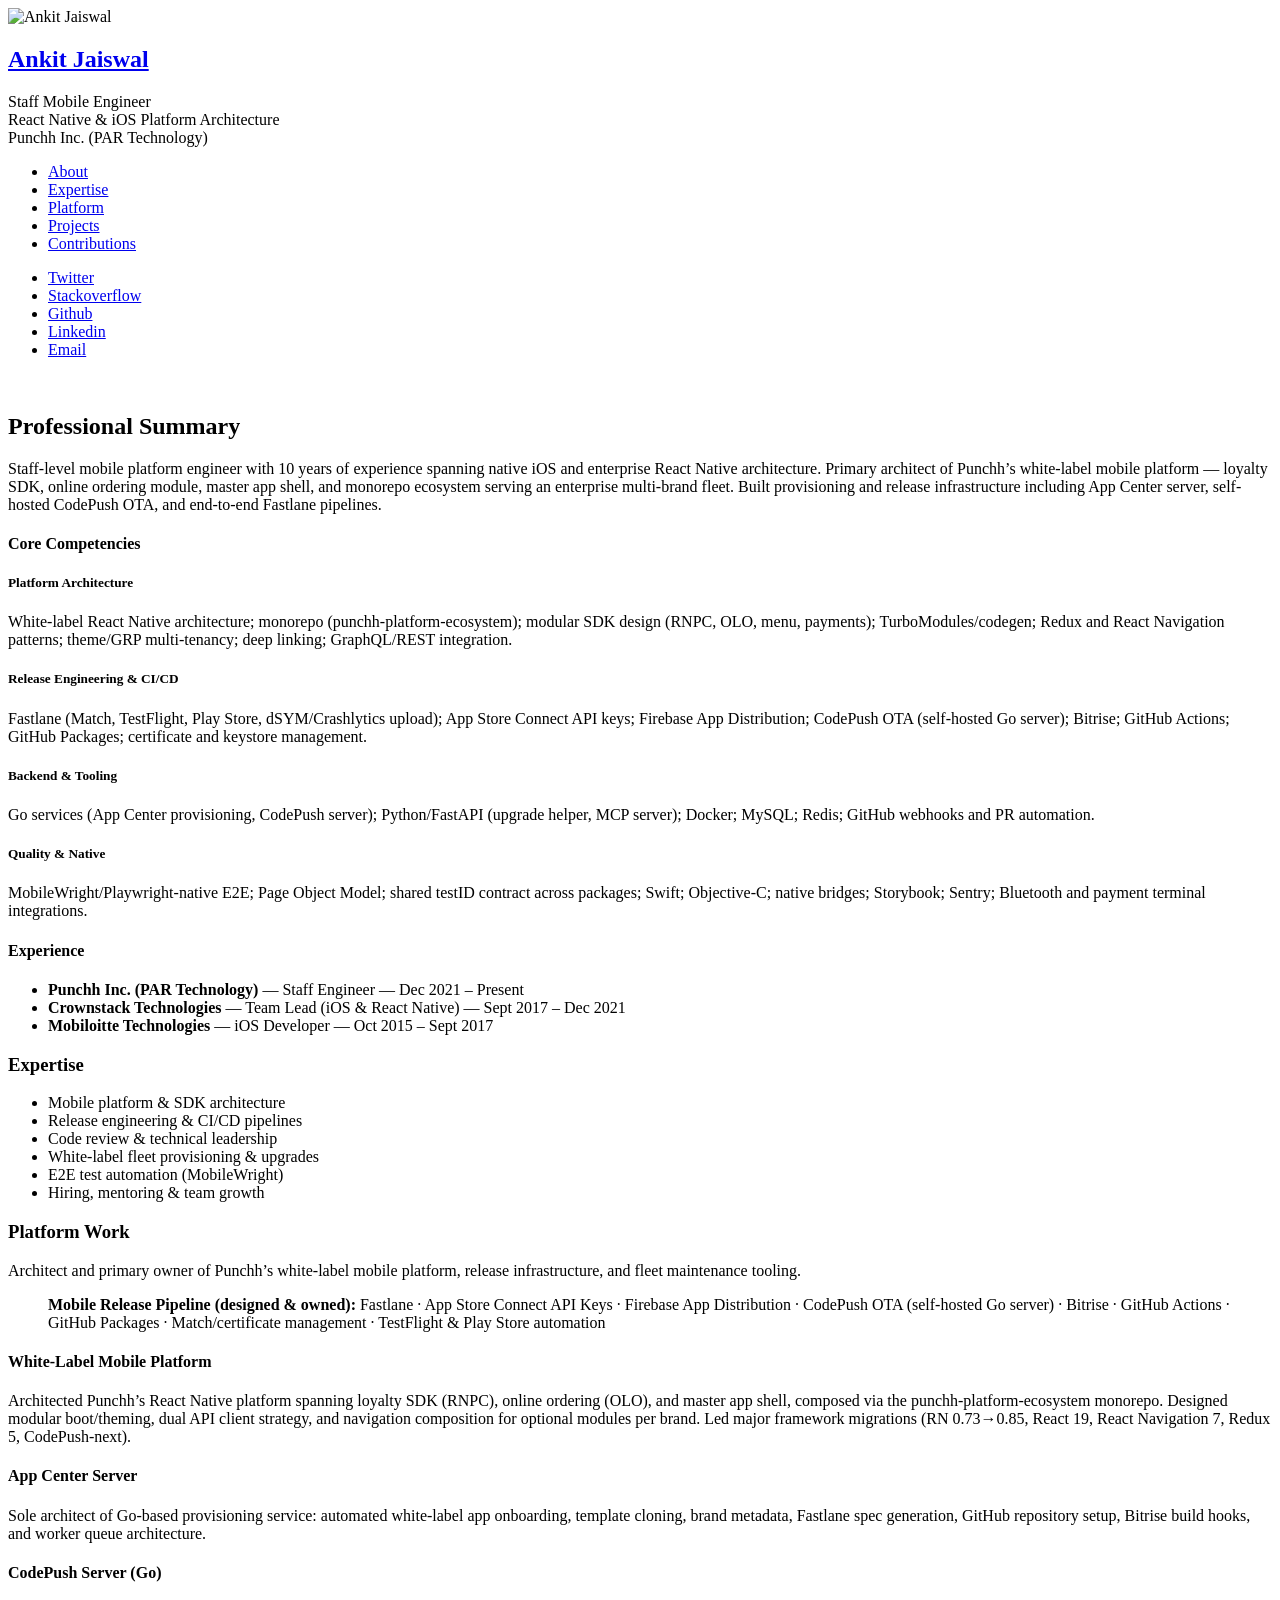
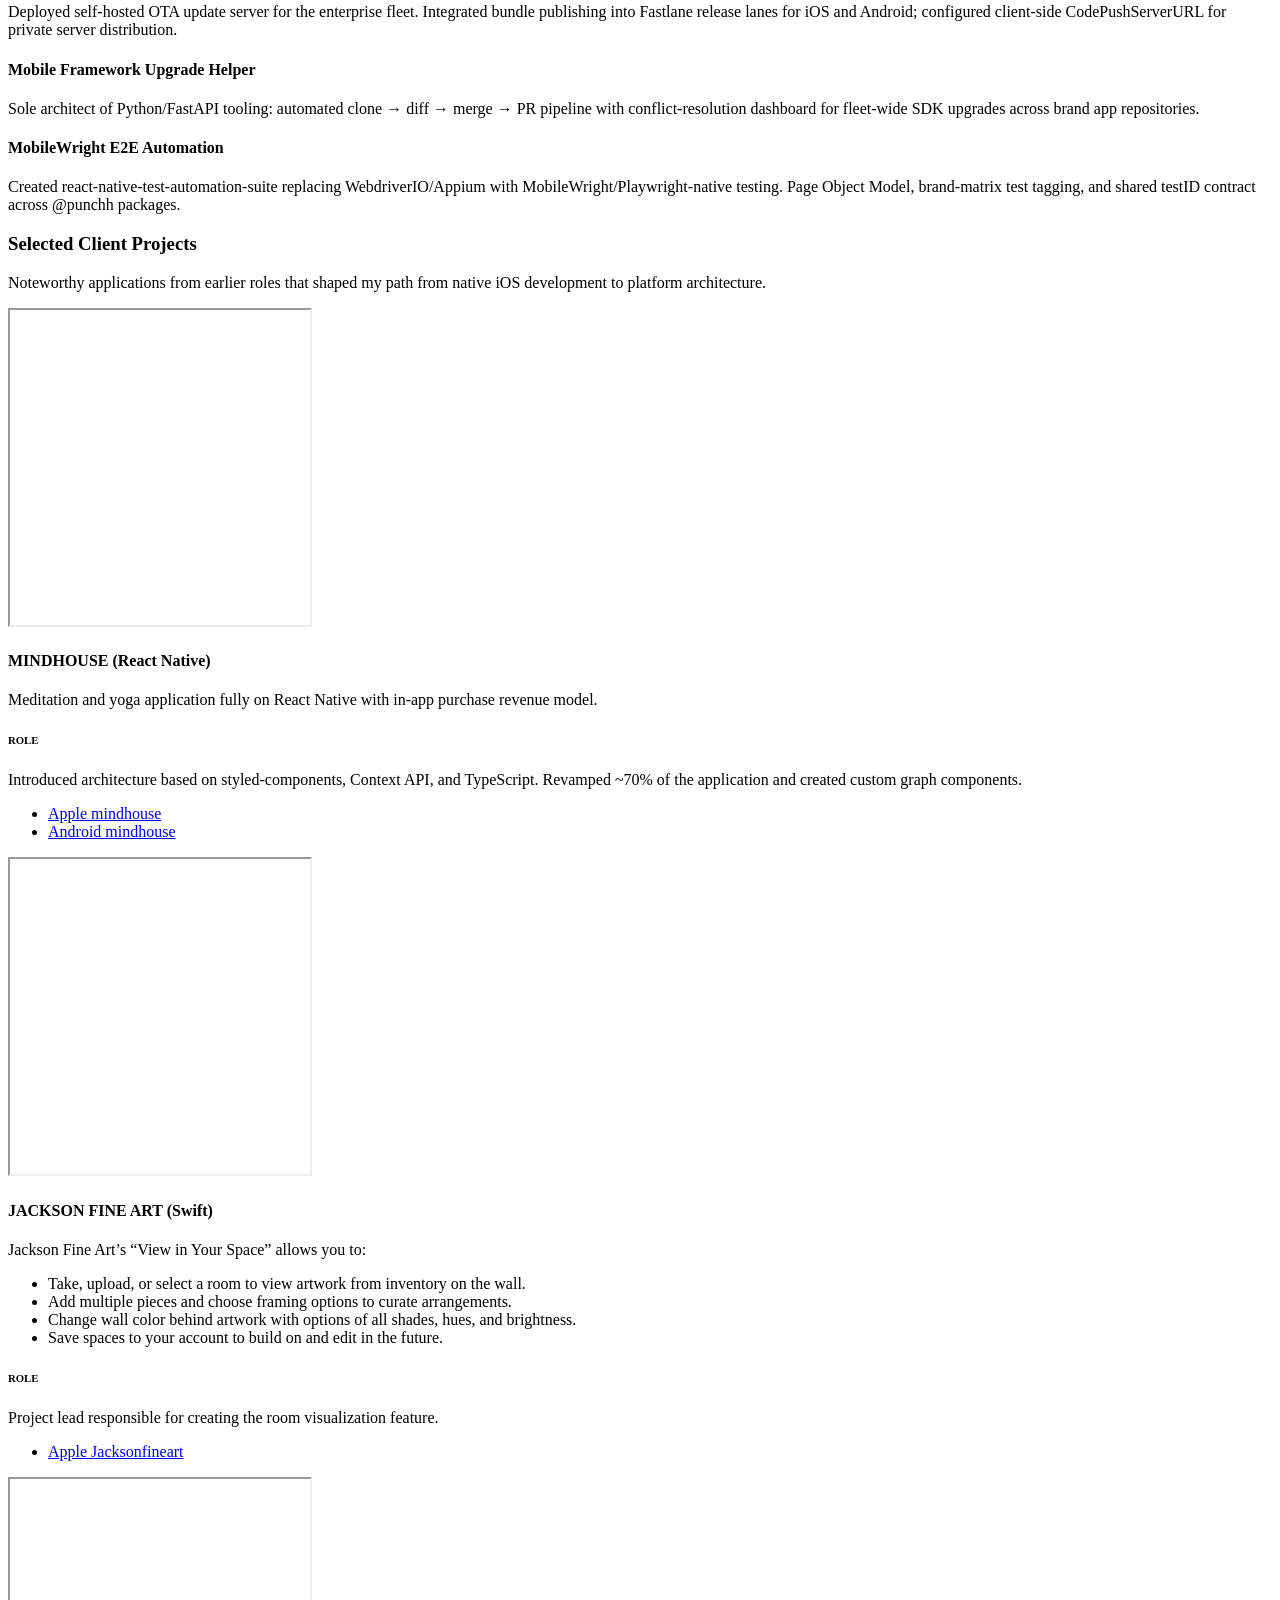
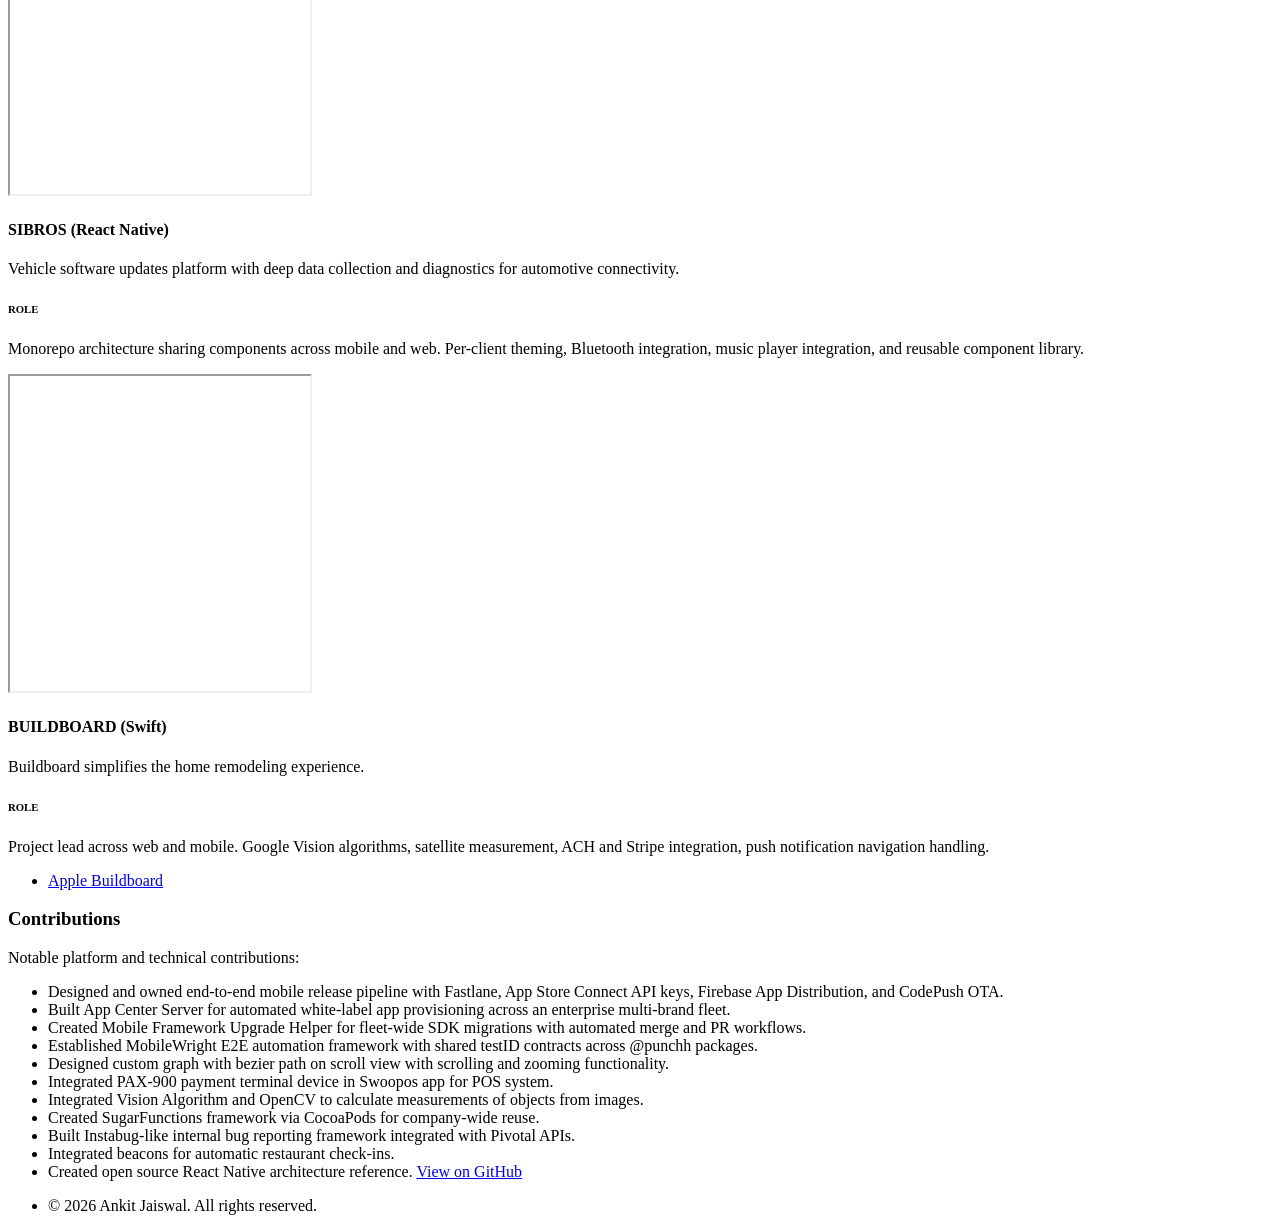
==== index.html @ e8aa808d "Update portfolio for Staff Mobile Engineer role. Refresh content to reflect Punchh platform architec" ====
<!DOCTYPE html>
<html>
  <head>
    <title>Ankit Jaiswal | Staff Mobile Engineer</title>
    <meta charset="utf-8" />
    <meta
      name="viewport"
      content="width=device-width, initial-scale=1, user-scalable=no"
    />
    <meta
      name="description"
      content="Staff Mobile Engineer specializing in React Native platform architecture, CI/CD, and enterprise white-label mobile apps."
    />
    <link rel="stylesheet" href="assets/css/main.css" />
  </head>
  <body class="is-preload">
    <!-- Header -->
    <section id="header">
      <header>
        <span class="image avatar"><img src="images/abc.jpg" alt="Ankit Jaiswal" /></span>
        <h1 id="logo"><a href="#">Ankit Jaiswal</a></h1>
        <p>
          Staff Mobile Engineer<br />
          React Native &amp; iOS Platform Architecture<br />
          Punchh Inc. (PAR Technology)
        </p>
      </header>
      <nav id="nav">
        <ul>
          <li><a href="#one" class="active">About</a></li>
          <li><a href="#two">Expertise</a></li>
          <li><a href="#three">Platform</a></li>
          <li><a href="#four">Projects</a></li>
          <li><a href="#five">Contributions</a></li>
        </ul>
      </nav>
      <footer>
        <ul class="icons">
          <li>
            <a href="https://twitter.com/ankitajju" target="_blank" class="icon brands fa-twitter"
              ><span class="label">Twitter</span></a
            >
          </li>
          <li>
            <a href="https://stackoverflow.com/users/6441840/ankitjaiswal" target="_blank" class="icon brands fa-stack-overflow"
              ><span class="label">Stackoverflow</span></a
            >
          </li>
          <li>
            <a href="https://github.com/ankitjaiswal1994/" target="_blank" class="icon brands fa-github"
              ><span class="label">Github</span></a
            >
          </li>
          <li>
            <a href="https://www.linkedin.com/in/ankit-jaiswal-32939782/" target="_blank" class="icon brands fa-linkedin"
              ><span class="label">Linkedin</span></a
            >
          </li>
          <li>
            <a href="mailto:ankitjaiswal.cs@gmail.com" class="icon solid fa-envelope"
              ><span class="label">Email</span></a
            >
          </li>
        </ul>
      </footer>
    </section>

    <!-- Wrapper -->
    <div id="wrapper">
      <!-- Main -->
      <div id="main">
        <!-- One -->
        <section id="one">
          <div class="image main" data-position="center">
            <img src="images/home.jpg" alt="" />
          </div>
          <div class="container">
            <header class="major">
              <h2>Professional Summary</h2>
              <p>
                Staff-level mobile platform engineer with 10 years of experience spanning native iOS and enterprise React Native architecture.
                Primary architect of Punchh&rsquo;s white-label mobile platform &mdash; loyalty SDK, online ordering module, master app shell, and monorepo ecosystem serving an enterprise multi-brand fleet.
                Built provisioning and release infrastructure including App Center server, self-hosted CodePush OTA, and end-to-end Fastlane pipelines.
              </p>
            </header>

            <h4>Core Competencies</h4>

            <h5>Platform Architecture</h5>
            <p>
              White-label React Native architecture; monorepo (punchh-platform-ecosystem); modular SDK design (RNPC, OLO, menu, payments);
              TurboModules/codegen; Redux and React Navigation patterns; theme/GRP multi-tenancy; deep linking; GraphQL/REST integration.
            </p>

            <h5>Release Engineering &amp; CI/CD</h5>
            <p>
              Fastlane (Match, TestFlight, Play Store, dSYM/Crashlytics upload); App Store Connect API keys; Firebase App Distribution;
              CodePush OTA (self-hosted Go server); Bitrise; GitHub Actions; GitHub Packages; certificate and keystore management.
            </p>

            <h5>Backend &amp; Tooling</h5>
            <p>
              Go services (App Center provisioning, CodePush server); Python/FastAPI (upgrade helper, MCP server); Docker; MySQL; Redis;
              GitHub webhooks and PR automation.
            </p>

            <h5>Quality &amp; Native</h5>
            <p>
              MobileWright/Playwright-native E2E; Page Object Model; shared testID contract across packages; Swift; Objective-C; native bridges;
              Storybook; Sentry; Bluetooth and payment terminal integrations.
            </p>

            <h4>Experience</h4>
            <ul>
              <li><strong>Punchh Inc. (PAR Technology)</strong> &mdash; Staff Engineer &mdash; Dec 2021 &ndash; Present</li>
              <li><strong>Crownstack Technologies</strong> &mdash; Team Lead (iOS &amp; React Native) &mdash; Sept 2017 &ndash; Dec 2021</li>
              <li><strong>Mobiloitte Technologies</strong> &mdash; iOS Developer &mdash; Oct 2015 &ndash; Sept 2017</li>
            </ul>
          </div>
        </section>

        <!-- Two -->
        <section id="two">
          <div class="container">
            <h3>Expertise</h3>
            <ul class="feature-icons">
              <li class="icon solid fa-sitemap">Mobile platform &amp; SDK architecture</li>
              <li class="icon solid fa-rocket">Release engineering &amp; CI/CD pipelines</li>
              <li class="icon solid fa-code">Code review &amp; technical leadership</li>
              <li class="icon solid fa-cubes">White-label fleet provisioning &amp; upgrades</li>
              <li class="icon solid fa-book">E2E test automation (MobileWright)</li>
              <li class="icon solid fa-users">Hiring, mentoring &amp; team growth</li>
            </ul>
          </div>
        </section>

        <!-- Three - Platform Work -->
        <section id="three">
          <div class="container">
            <h3>Platform Work</h3>
            <p>
              Architect and primary owner of Punchh&rsquo;s white-label mobile platform, release infrastructure, and fleet maintenance tooling.
            </p>

            <blockquote>
              <strong>Mobile Release Pipeline (designed &amp; owned):</strong>
              Fastlane &middot; App Store Connect API Keys &middot; Firebase App Distribution &middot; CodePush OTA (self-hosted Go server) &middot;
              Bitrise &middot; GitHub Actions &middot; GitHub Packages &middot; Match/certificate management &middot; TestFlight &amp; Play Store automation
            </blockquote>

            <div class="features">
              <article>
                <div class="inner">
                  <h4>White-Label Mobile Platform</h4>
                  <p>
                    Architected Punchh&rsquo;s React Native platform spanning loyalty SDK (RNPC), online ordering (OLO), and master app shell,
                    composed via the punchh-platform-ecosystem monorepo. Designed modular boot/theming, dual API client strategy, and navigation
                    composition for optional modules per brand. Led major framework migrations (RN 0.73&rarr;0.85, React 19, React Navigation 7, Redux 5, CodePush-next).
                  </p>
                </div>
              </article>

              <article>
                <div class="inner">
                  <h4>App Center Server</h4>
                  <p>
                    Sole architect of Go-based provisioning service: automated white-label app onboarding, template cloning, brand metadata,
                    Fastlane spec generation, GitHub repository setup, Bitrise build hooks, and worker queue architecture.
                  </p>
                </div>
              </article>

              <article>
                <div class="inner">
                  <h4>CodePush Server (Go)</h4>
                  <p>
                    Deployed self-hosted OTA update server for the enterprise fleet. Integrated bundle publishing into Fastlane release lanes for iOS and Android;
                    configured client-side CodePushServerURL for private server distribution.
                  </p>
                </div>
              </article>

              <article>
                <div class="inner">
                  <h4>Mobile Framework Upgrade Helper</h4>
                  <p>
                    Sole architect of Python/FastAPI tooling: automated clone &rarr; diff &rarr; merge &rarr; PR pipeline with conflict-resolution dashboard
                    for fleet-wide SDK upgrades across brand app repositories.
                  </p>
                </div>
              </article>

              <article>
                <div class="inner">
                  <h4>MobileWright E2E Automation</h4>
                  <p>
                    Created react-native-test-automation-suite replacing WebdriverIO/Appium with MobileWright/Playwright-native testing.
                    Page Object Model, brand-matrix test tagging, and shared testID contract across @punchh packages.
                  </p>
                </div>
              </article>
            </div>
          </div>
        </section>

        <!-- Four - Client Projects -->
        <section id="four">
          <div class="container">
            <h3>Selected Client Projects</h3>
            <p>
              Noteworthy applications from earlier roles that shaped my path from native iOS development to platform architecture.
            </p>
            <div class="features">
              <article>
                <a href="#" class="image">
                  <iframe height="315" src="https://www.youtube.com/embed/-Mgm5dD63Cc" title="Mindhouse demo"></iframe>
                </a>
                <div class="inner">
                  <h4>MINDHOUSE (React Native)</h4>
                  <p>
                    Meditation and yoga application fully on React Native with in-app purchase revenue model.
                  </p>
                  <h6>ROLE</h6>
                  <p>
                    Introduced architecture based on styled-components, Context API, and TypeScript. Revamped ~70% of the application and created custom graph components.
                  </p>
                  <footer>
                    <ul class="icons">
                      <li>
                        <a href="https://apps.apple.com/in/app/mindhouse/id1484471377" target="_blank" class="icon brands fa-apple"
                          ><span class="label">Apple mindhouse</span></a
                        >
                      </li>
                      <li>
                        <a href="https://play.google.com/store/apps/details?id=com.mindhouse&hl=en_IN&gl=US" target="_blank" class="icon brands fa-android"
                          ><span class="label">Android mindhouse</span></a
                        >
                      </li>
                    </ul>
                  </footer>
                </div>
              </article>

              <article>
                <a href="#" class="image">
                  <iframe height="315" src="https://www.youtube.com/embed/7T_W99LQzv0" title="Jackson Fine Art demo"></iframe>
                </a>
                <div class="inner">
                  <h4>JACKSON FINE ART (Swift)</h4>
                  <p>Jackson Fine Art&rsquo;s &ldquo;View in Your Space&rdquo; allows you to:</p>
                  <ul>
                    <li>Take, upload, or select a room to view artwork from inventory on the wall.</li>
                    <li>Add multiple pieces and choose framing options to curate arrangements.</li>
                    <li>Change wall color behind artwork with options of all shades, hues, and brightness.</li>
                    <li>Save spaces to your account to build on and edit in the future.</li>
                  </ul>
                  <h6>ROLE</h6>
                  <p>Project lead responsible for creating the room visualization feature.</p>
                  <footer>
                    <ul class="icons">
                      <li>
                        <a href="https://apps.apple.com/us/app/jackson-fine-art/id1504111539" target="_blank" class="icon brands fa-apple"
                          ><span class="label">Apple Jacksonfineart</span></a
                        >
                      </li>
                    </ul>
                  </footer>
                </div>
              </article>

              <article>
                <a href="#" class="image">
                  <iframe height="315" src="https://www.youtube.com/embed/h0M1v2YF4Zc" title="Sibros demo"></iframe>
                </a>
                <div class="inner">
                  <h4>SIBROS (React Native)</h4>
                  <p>
                    Vehicle software updates platform with deep data collection and diagnostics for automotive connectivity.
                  </p>
                  <h6>ROLE</h6>
                  <p>
                    Monorepo architecture sharing components across mobile and web. Per-client theming, Bluetooth integration,
                    music player integration, and reusable component library.
                  </p>
                </div>
              </article>

              <article>
                <a href="#" class="image">
                  <iframe height="315" src="https://www.youtube.com/embed/CpTD7tWL548" title="Buildboard demo"></iframe>
                </a>
                <div class="inner">
                  <h4>BUILDBOARD (Swift)</h4>
                  <p>Buildboard simplifies the home remodeling experience.</p>
                  <h6>ROLE</h6>
                  <p>
                    Project lead across web and mobile. Google Vision algorithms, satellite measurement, ACH and Stripe integration,
                    push notification navigation handling.
                  </p>
                  <footer>
                    <ul class="icons">
                      <li>
                        <a href="https://apps.apple.com/us/app/buildboard-app/id1375237483" target="_blank" class="icon brands fa-apple"
                          ><span class="label">Apple Buildboard</span></a
                        >
                      </li>
                    </ul>
                  </footer>
                </div>
              </article>
            </div>
          </div>
        </section>

        <!-- Five -->
        <section id="five">
          <div class="container">
            <h3>Contributions</h3>
            <p>Notable platform and technical contributions:</p>
            <ul>
              <li>Designed and owned end-to-end mobile release pipeline with Fastlane, App Store Connect API keys, Firebase App Distribution, and CodePush OTA.</li>
              <li>Built App Center Server for automated white-label app provisioning across an enterprise multi-brand fleet.</li>
              <li>Created Mobile Framework Upgrade Helper for fleet-wide SDK migrations with automated merge and PR workflows.</li>
              <li>Established MobileWright E2E automation framework with shared testID contracts across @punchh packages.</li>
              <li>Designed custom graph with bezier path on scroll view with scrolling and zooming functionality.</li>
              <li>Integrated PAX-900 payment terminal device in Swoopos app for POS system.</li>
              <li>Integrated Vision Algorithm and OpenCV to calculate measurements of objects from images.</li>
              <li>Created SugarFunctions framework via CocoaPods for company-wide reuse.</li>
              <li>Built Instabug-like internal bug reporting framework integrated with Pivotal APIs.</li>
              <li>Integrated beacons for automatic restaurant check-ins.</li>
              <li>
                Created open source React Native architecture reference.
                <a href="https://github.com/ankitjaiswal1994/RNArchitecture" target="_blank">View on GitHub</a>
              </li>
            </ul>
          </div>
        </section>
      </div>

      <!-- Footer -->
      <section id="footer">
        <div class="container">
          <ul class="copyright">
            <li>&copy; 2026 Ankit Jaiswal. All rights reserved.</li>
          </ul>
        </div>
      </section>
    </div>

    <!-- Scripts -->
    <script src="assets/js/jquery.min.js"></script>
    <script src="assets/js/jquery.scrollex.min.js"></script>
    <script src="assets/js/jquery.scrolly.min.js"></script>
    <script src="assets/js/browser.min.js"></script>
    <script src="assets/js/breakpoints.min.js"></script>
    <script src="assets/js/util.js"></script>
    <script src="assets/js/main.js"></script>
  </body>
</html>
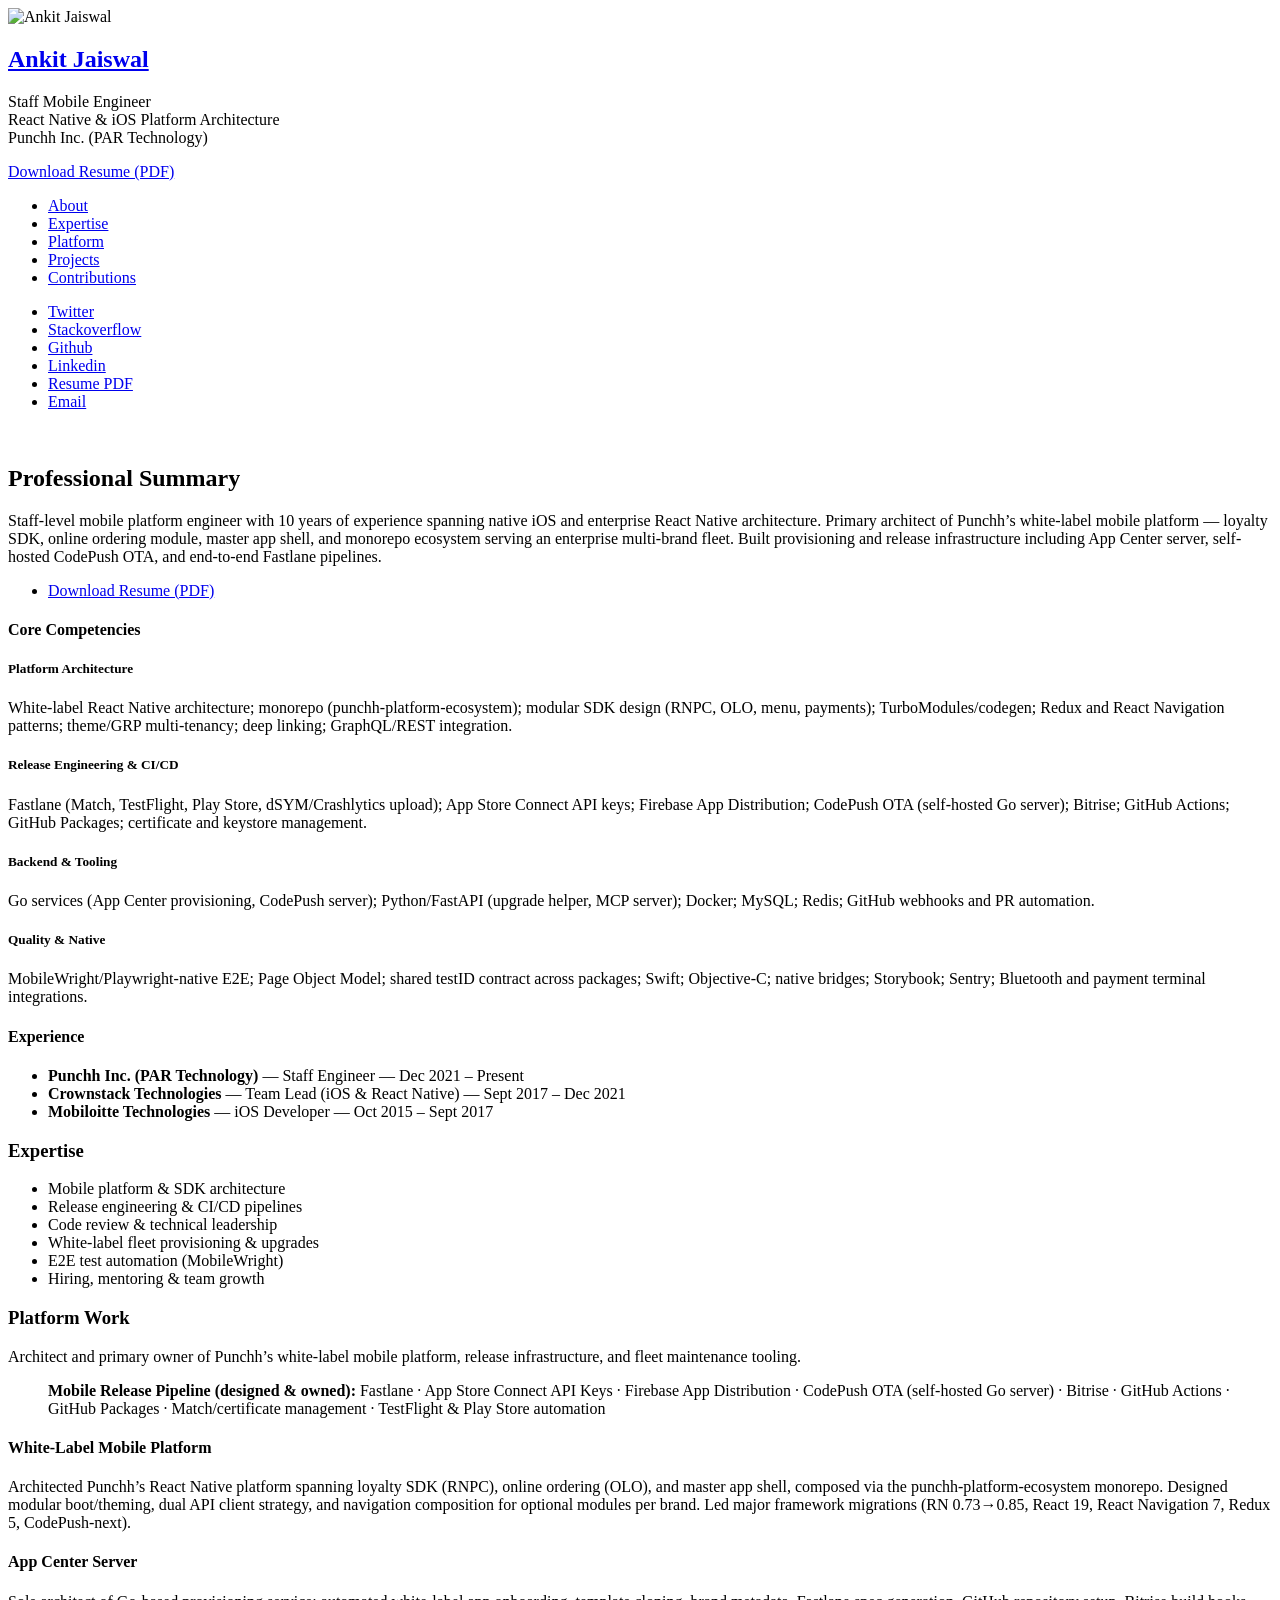
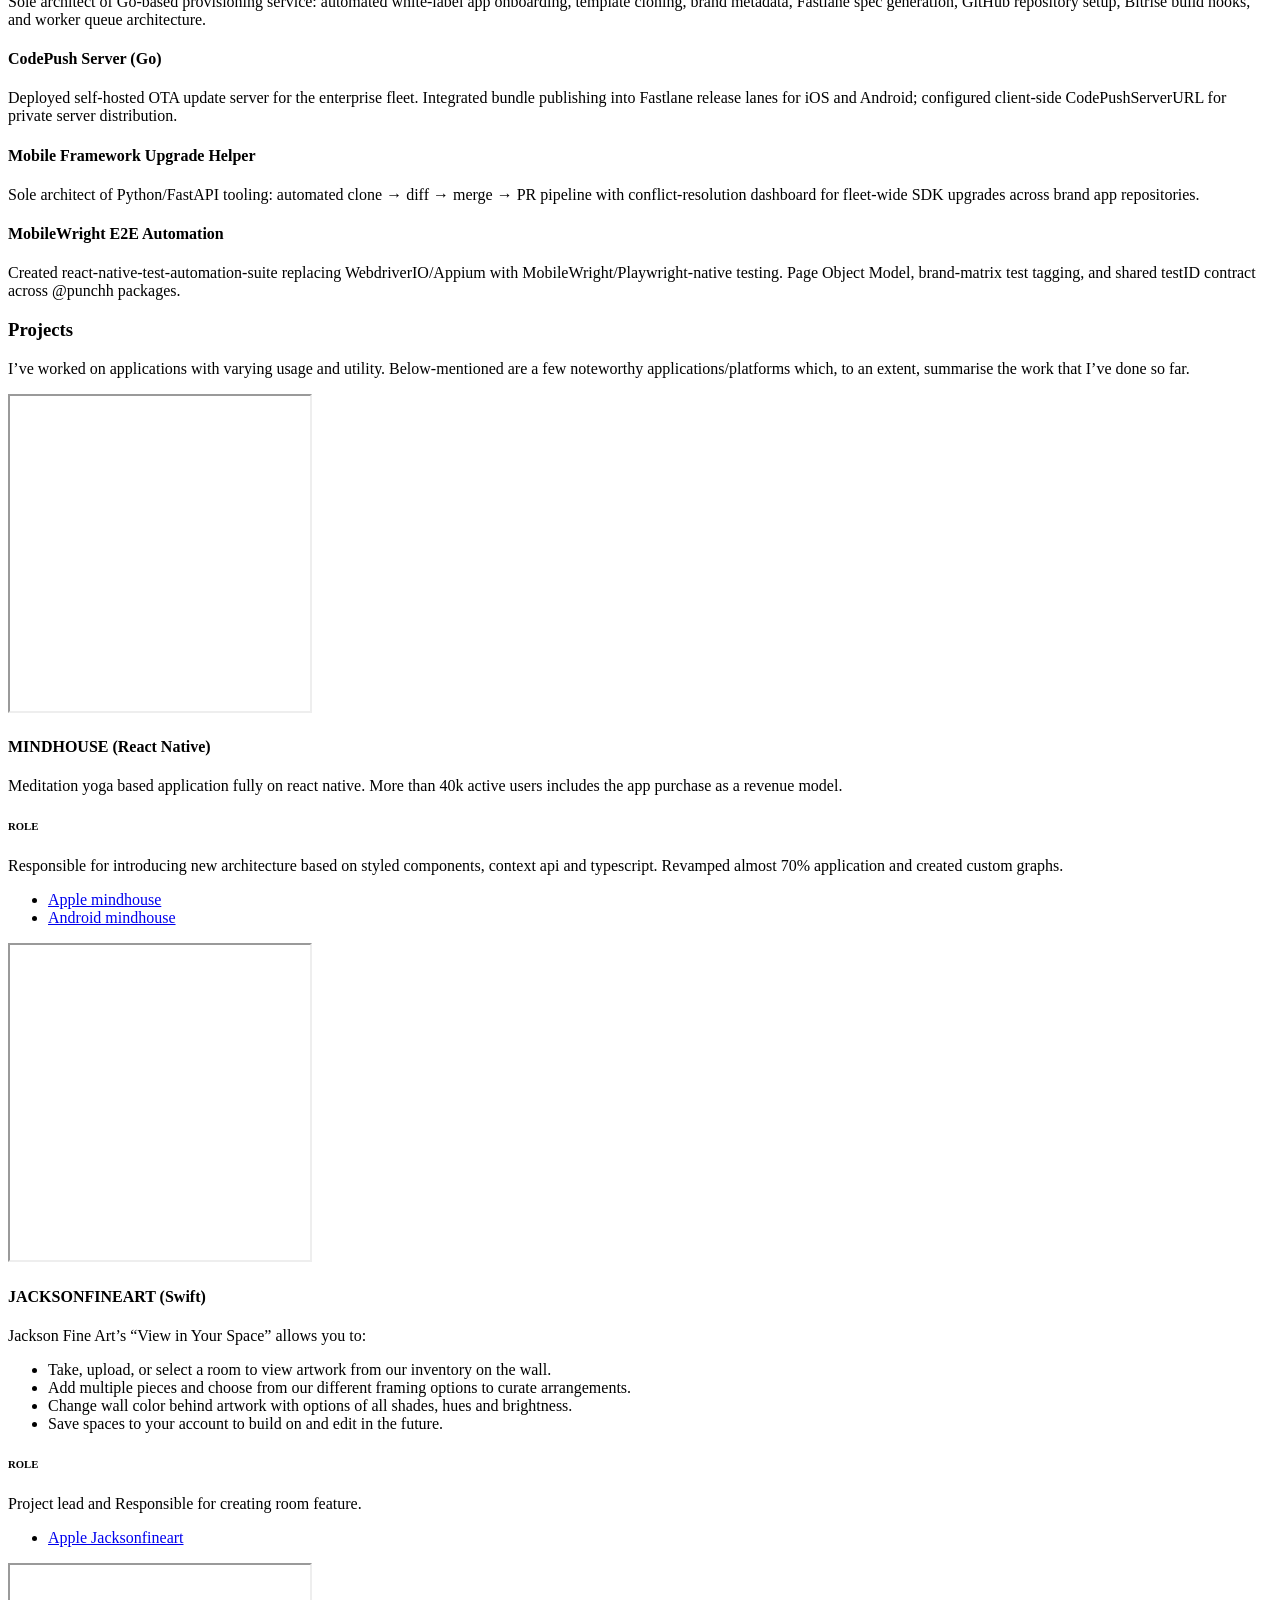
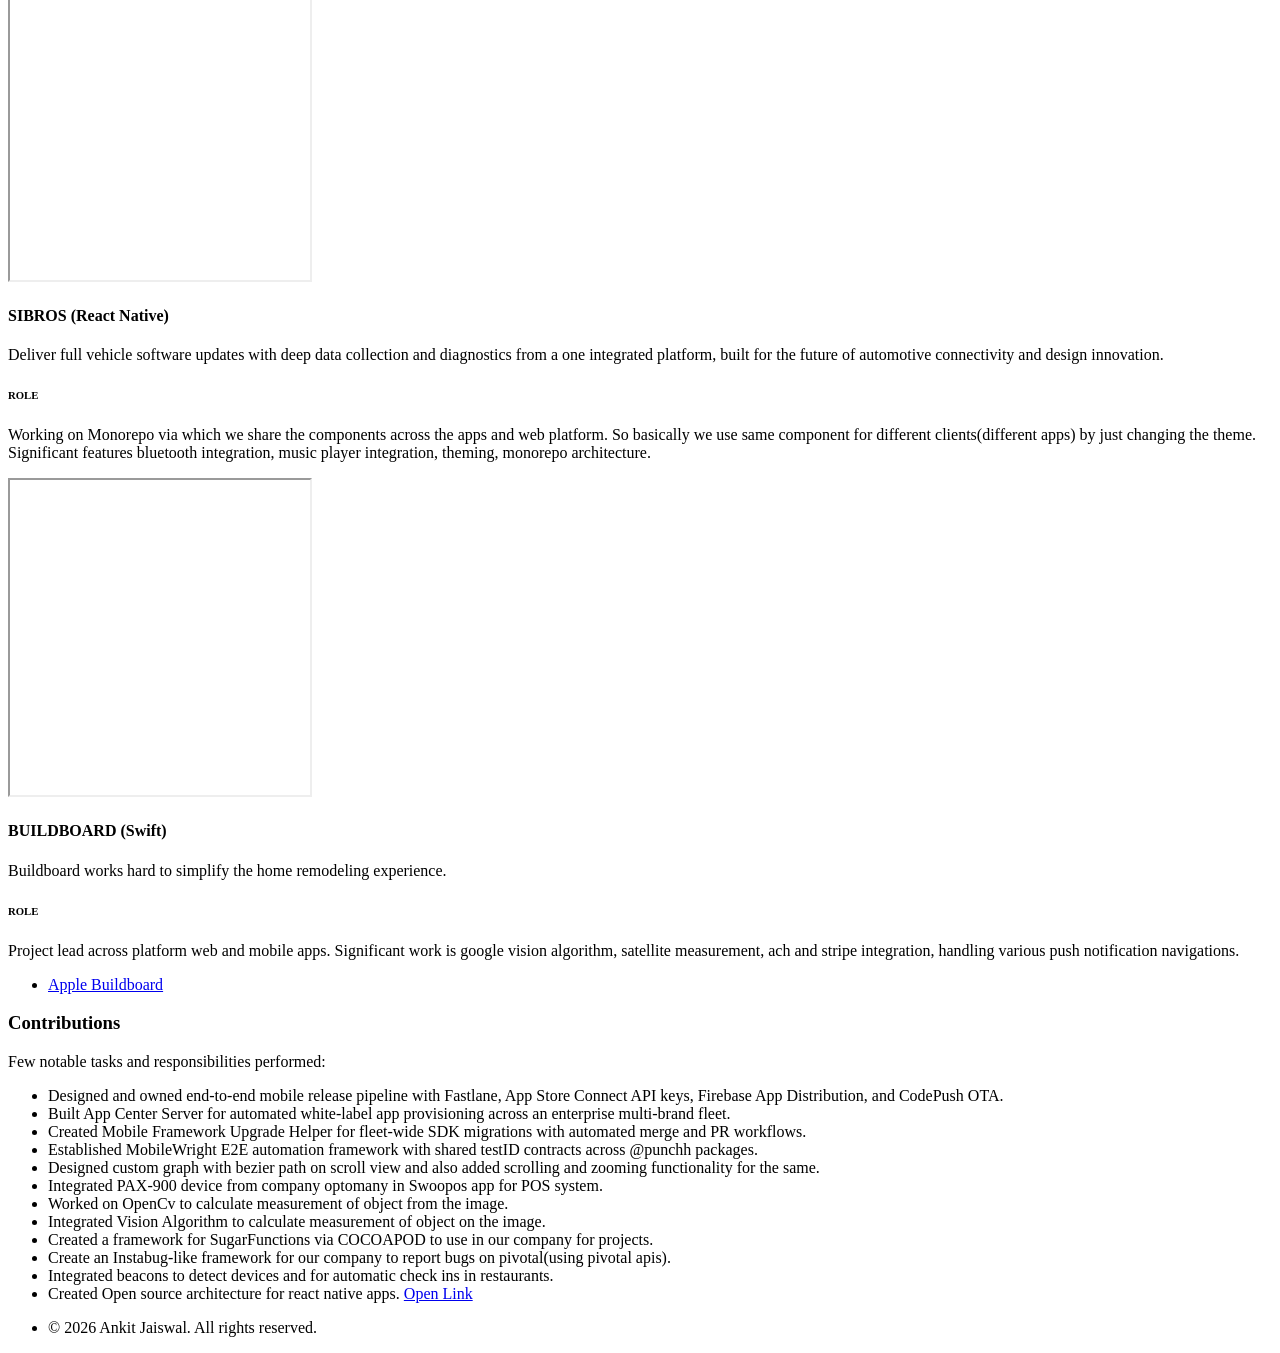
==== commit c04a9777: "Add resume PDF download and sync social links. Restore original client project copy, add downloadabl" ====
--- a/index.html
+++ b/index.html
@@ -24,6 +24,11 @@
           React Native &amp; iOS Platform Architecture<br />
           Punchh Inc. (PAR Technology)
         </p>
+        <p>
+          <a href="assets/resume/Ankit_Jaiswal_Staff_Mobile_Engineer.pdf" class="button primary small icon solid fa-download" download>
+            Download Resume (PDF)
+          </a>
+        </p>
       </header>
       <nav id="nav">
         <ul>
@@ -57,6 +62,11 @@
             >
           </li>
           <li>
+            <a href="assets/resume/Ankit_Jaiswal_Staff_Mobile_Engineer.pdf" class="icon solid fa-file-pdf" download
+              ><span class="label">Resume PDF</span></a
+            >
+          </li>
+          <li>
             <a href="mailto:ankitjaiswal.cs@gmail.com" class="icon solid fa-envelope"
               ><span class="label">Email</span></a
             >
@@ -82,6 +92,13 @@
                 Primary architect of Punchh&rsquo;s white-label mobile platform &mdash; loyalty SDK, online ordering module, master app shell, and monorepo ecosystem serving an enterprise multi-brand fleet.
                 Built provisioning and release infrastructure including App Center server, self-hosted CodePush OTA, and end-to-end Fastlane pipelines.
               </p>
+              <ul class="actions">
+                <li>
+                  <a href="assets/resume/Ankit_Jaiswal_Staff_Mobile_Engineer.pdf" class="button primary icon solid fa-download" download>
+                    Download Resume (PDF)
+                  </a>
+                </li>
+              </ul>
             </header>
 
             <h4>Core Competencies</h4>
@@ -206,9 +223,11 @@
         <!-- Four - Client Projects -->
         <section id="four">
           <div class="container">
-            <h3>Selected Client Projects</h3>
-            <p>
-              Noteworthy applications from earlier roles that shaped my path from native iOS development to platform architecture.
+            <h3>Projects</h3>
+            <p>
+              I&rsquo;ve worked on applications with varying usage and utility.
+              Below-mentioned are a few noteworthy applications/platforms which,
+              to an extent, summarise the work that I&rsquo;ve done so far.
             </p>
             <div class="features">
               <article>
@@ -218,11 +237,13 @@
                 <div class="inner">
                   <h4>MINDHOUSE (React Native)</h4>
                   <p>
-                    Meditation and yoga application fully on React Native with in-app purchase revenue model.
+                    Meditation yoga based application fully on react native.
+                    More than 40k active users includes the app purchase as a
+                    revenue model.
                   </p>
                   <h6>ROLE</h6>
                   <p>
-                    Introduced architecture based on styled-components, Context API, and TypeScript. Revamped ~70% of the application and created custom graph components.
+                    Responsible for introducing new architecture based on styled components, context api and typescript. Revamped almost 70% application and created custom graphs.
                   </p>
                   <footer>
                     <ul class="icons">
@@ -246,16 +267,18 @@
                   <iframe height="315" src="https://www.youtube.com/embed/7T_W99LQzv0" title="Jackson Fine Art demo"></iframe>
                 </a>
                 <div class="inner">
-                  <h4>JACKSON FINE ART (Swift)</h4>
-                  <p>Jackson Fine Art&rsquo;s &ldquo;View in Your Space&rdquo; allows you to:</p>
+                  <h4>JACKSONFINEART (Swift)</h4>
+                  <p>
+                    Jackson Fine Art&rsquo;s &ldquo;View in Your Space&rdquo; allows you to:
+                  </p>
                   <ul>
-                    <li>Take, upload, or select a room to view artwork from inventory on the wall.</li>
-                    <li>Add multiple pieces and choose framing options to curate arrangements.</li>
-                    <li>Change wall color behind artwork with options of all shades, hues, and brightness.</li>
+                    <li>Take, upload, or select a room to view artwork from our inventory on the wall.</li>
+                    <li>Add multiple pieces and choose from our different framing options to curate arrangements.</li>
+                    <li>Change wall color behind artwork with options of all shades, hues and brightness.</li>
                     <li>Save spaces to your account to build on and edit in the future.</li>
                   </ul>
                   <h6>ROLE</h6>
-                  <p>Project lead responsible for creating the room visualization feature.</p>
+                  <p>Project lead and Responsible for creating room feature.</p>
                   <footer>
                     <ul class="icons">
                       <li>
@@ -275,12 +298,13 @@
                 <div class="inner">
                   <h4>SIBROS (React Native)</h4>
                   <p>
-                    Vehicle software updates platform with deep data collection and diagnostics for automotive connectivity.
+                    Deliver full vehicle software updates with deep data collection and diagnostics from a one integrated platform, built for the future of automotive connectivity and design innovation.
                   </p>
                   <h6>ROLE</h6>
                   <p>
-                    Monorepo architecture sharing components across mobile and web. Per-client theming, Bluetooth integration,
-                    music player integration, and reusable component library.
+                    Working on Monorepo via which we share the components across the apps and web platform.
+                    So basically we use same component for different clients(different apps) by just changing the theme.
+                    Significant features bluetooth integration, music player integration, theming, monorepo architecture.
                   </p>
                 </div>
               </article>
@@ -291,11 +315,13 @@
                 </a>
                 <div class="inner">
                   <h4>BUILDBOARD (Swift)</h4>
-                  <p>Buildboard simplifies the home remodeling experience.</p>
+                  <p>
+                    Buildboard works hard to simplify the home remodeling experience.
+                  </p>
                   <h6>ROLE</h6>
                   <p>
-                    Project lead across web and mobile. Google Vision algorithms, satellite measurement, ACH and Stripe integration,
-                    push notification navigation handling.
+                    Project lead across platform web and mobile apps. Significant work is google vision algorithm,
+                    satellite measurement, ach and stripe integration, handling various push notification navigations.
                   </p>
                   <footer>
                     <ul class="icons">
@@ -316,21 +342,24 @@
         <section id="five">
           <div class="container">
             <h3>Contributions</h3>
-            <p>Notable platform and technical contributions:</p>
+            <p>
+              Few notable tasks and responsibilities performed:
+            </p>
             <ul>
               <li>Designed and owned end-to-end mobile release pipeline with Fastlane, App Store Connect API keys, Firebase App Distribution, and CodePush OTA.</li>
               <li>Built App Center Server for automated white-label app provisioning across an enterprise multi-brand fleet.</li>
               <li>Created Mobile Framework Upgrade Helper for fleet-wide SDK migrations with automated merge and PR workflows.</li>
               <li>Established MobileWright E2E automation framework with shared testID contracts across @punchh packages.</li>
-              <li>Designed custom graph with bezier path on scroll view with scrolling and zooming functionality.</li>
-              <li>Integrated PAX-900 payment terminal device in Swoopos app for POS system.</li>
-              <li>Integrated Vision Algorithm and OpenCV to calculate measurements of objects from images.</li>
-              <li>Created SugarFunctions framework via CocoaPods for company-wide reuse.</li>
-              <li>Built Instabug-like internal bug reporting framework integrated with Pivotal APIs.</li>
-              <li>Integrated beacons for automatic restaurant check-ins.</li>
+              <li>Designed custom graph with bezier path on scroll view and also added scrolling and zooming functionality for the same.</li>
+              <li>Integrated PAX-900 device from company optomany in Swoopos app for POS system.</li>
+              <li>Worked on OpenCv to calculate measurement of object from the image.</li>
+              <li>Integrated Vision Algorithm to calculate measurement of object on the image.</li>
+              <li>Created a framework for SugarFunctions via COCOAPOD to use in our company for projects.</li>
+              <li>Create an Instabug-like framework for our company to report bugs on pivotal(using pivotal apis).</li>
+              <li>Integrated beacons to detect devices and for automatic check ins in restaurants.</li>
               <li>
-                Created open source React Native architecture reference.
-                <a href="https://github.com/ankitjaiswal1994/RNArchitecture" target="_blank">View on GitHub</a>
+                Created Open source architecture for react native apps.
+                <a href="https://github.com/ankitjaiswal1994/RNArchitecture" target="_blank">Open Link</a>
               </li>
             </ul>
           </div>
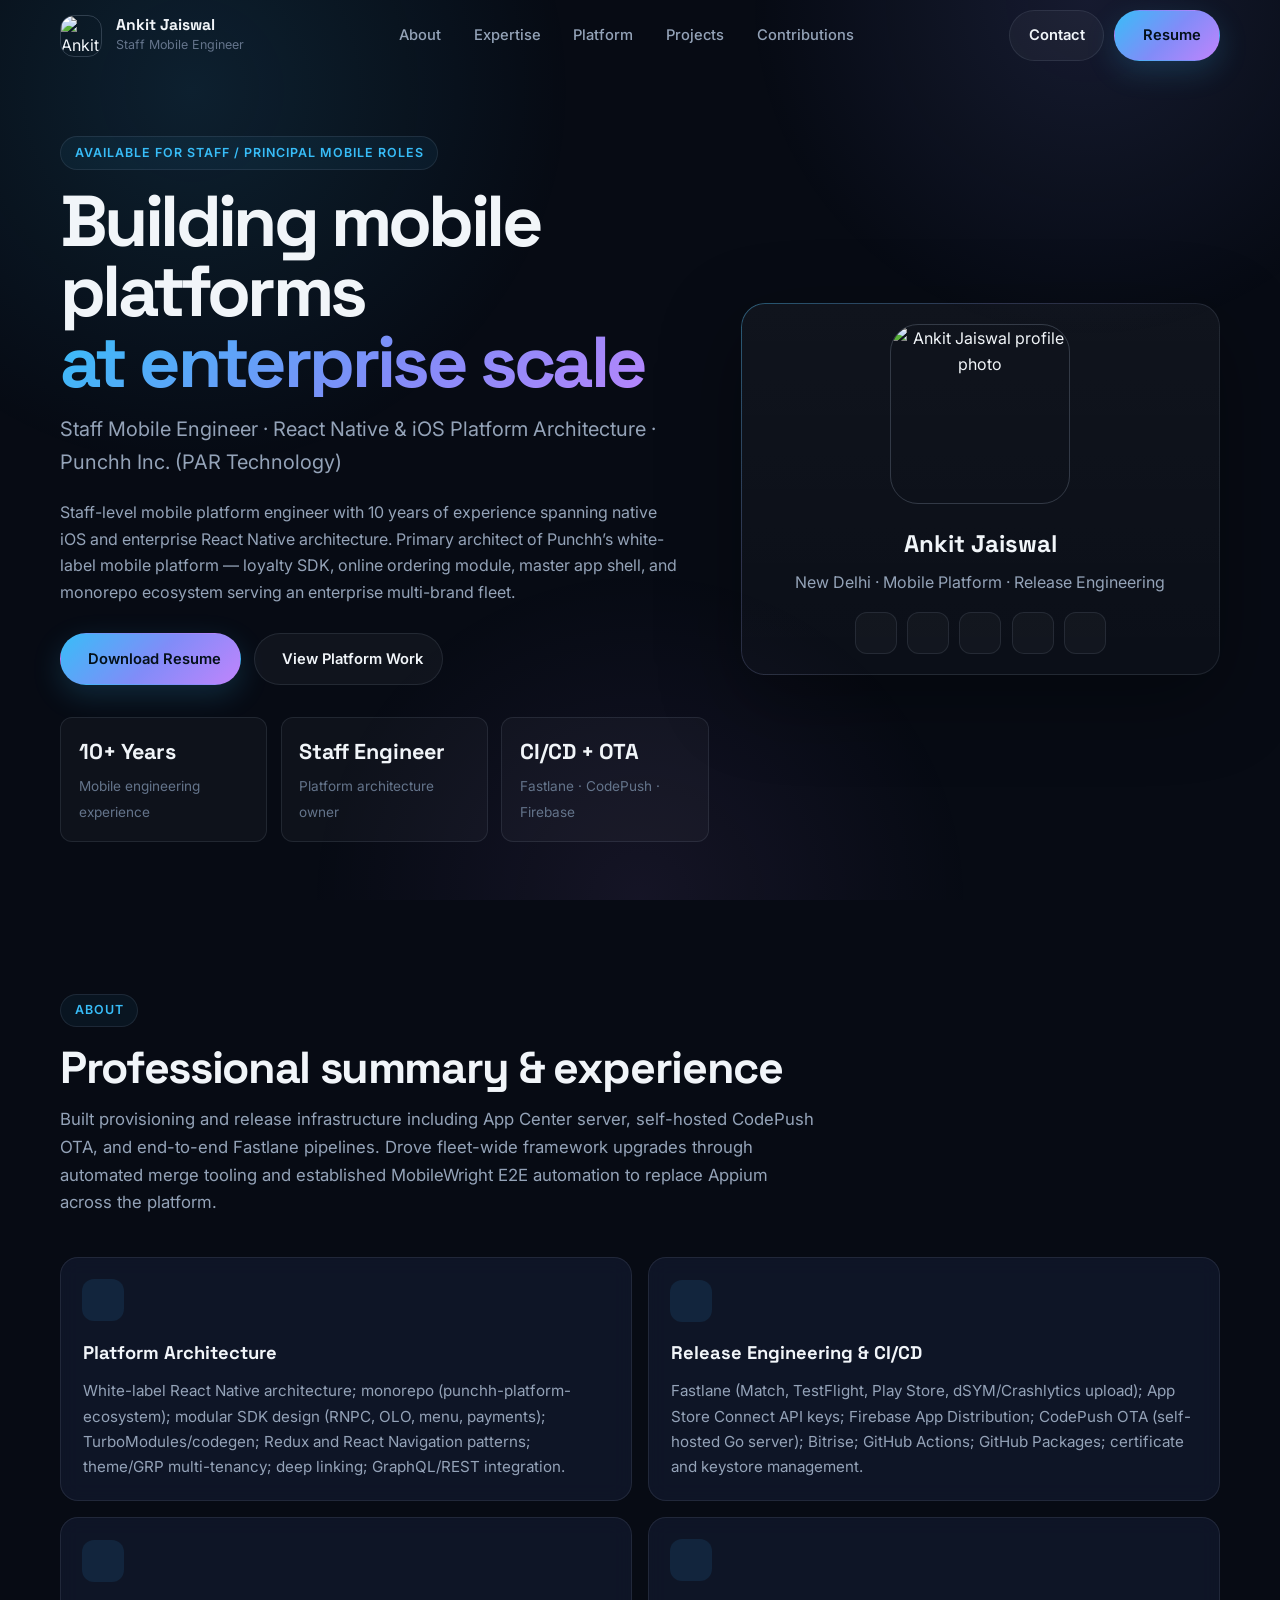
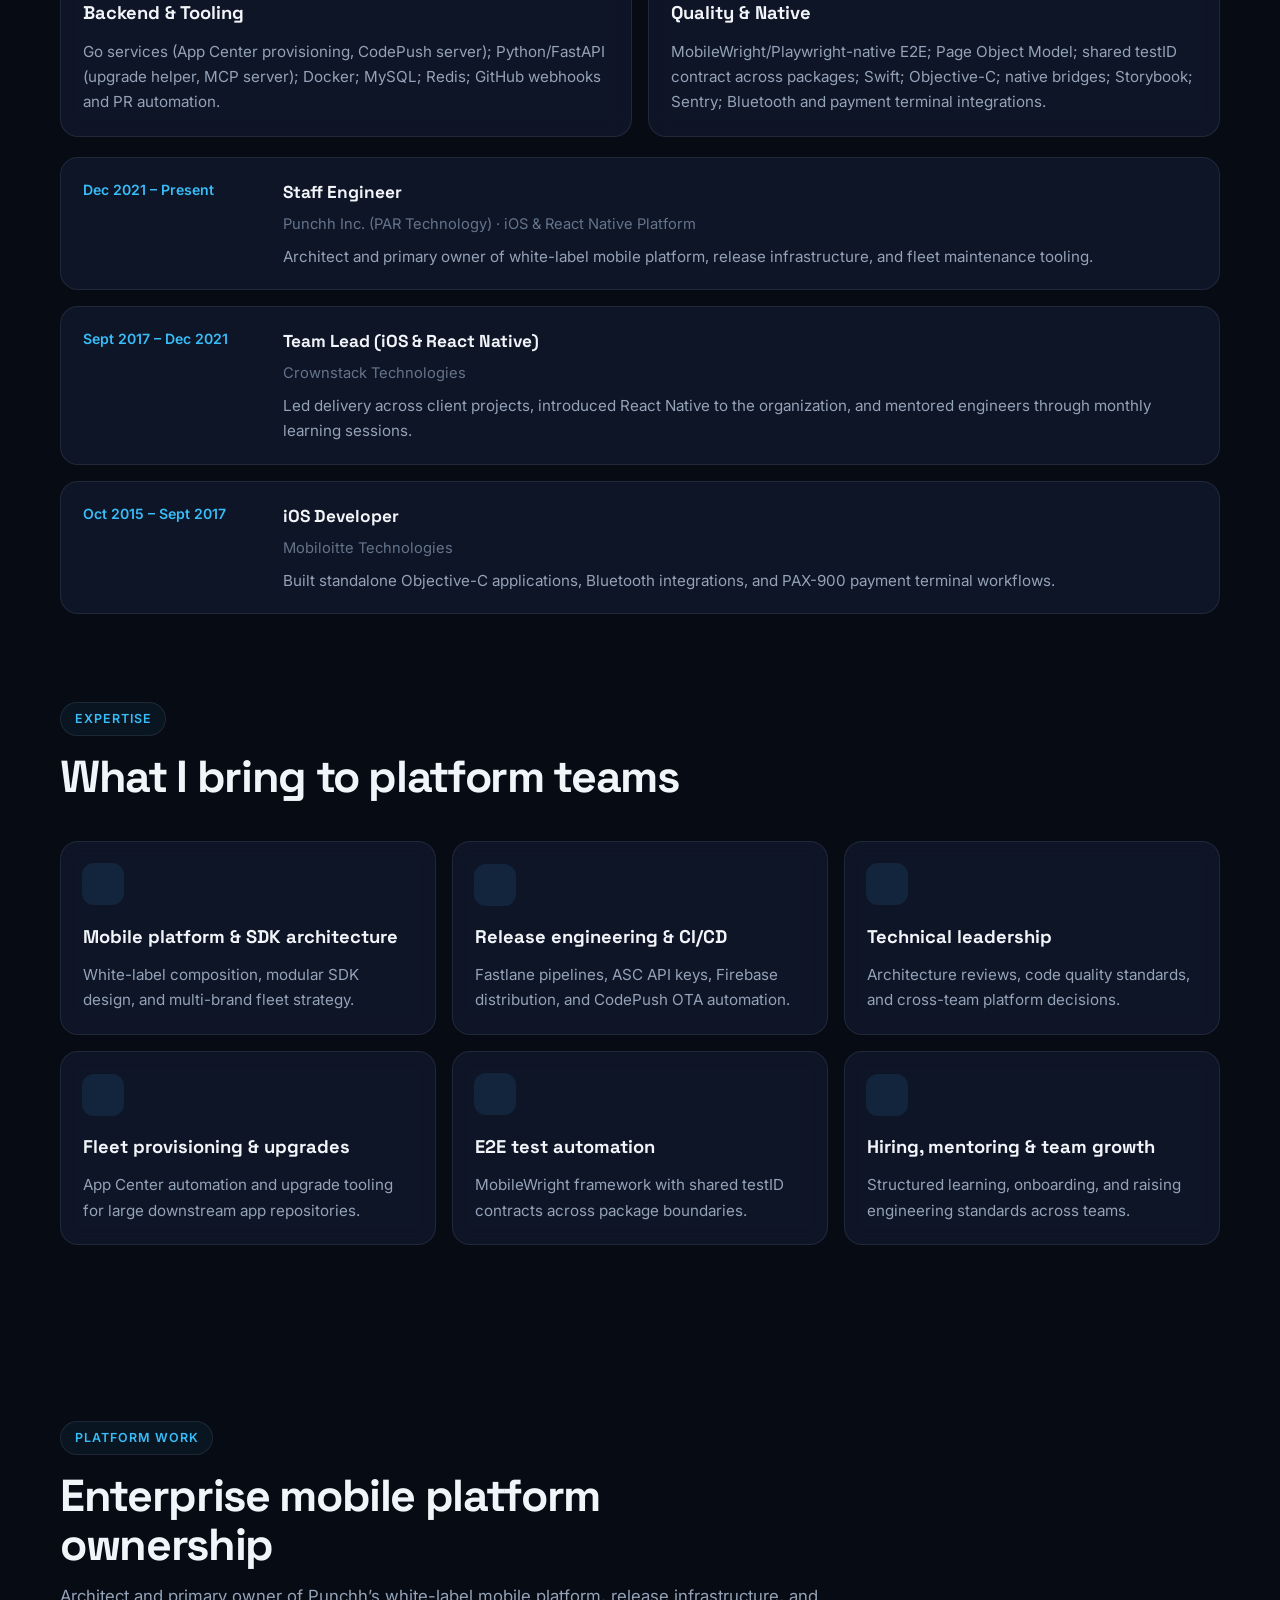
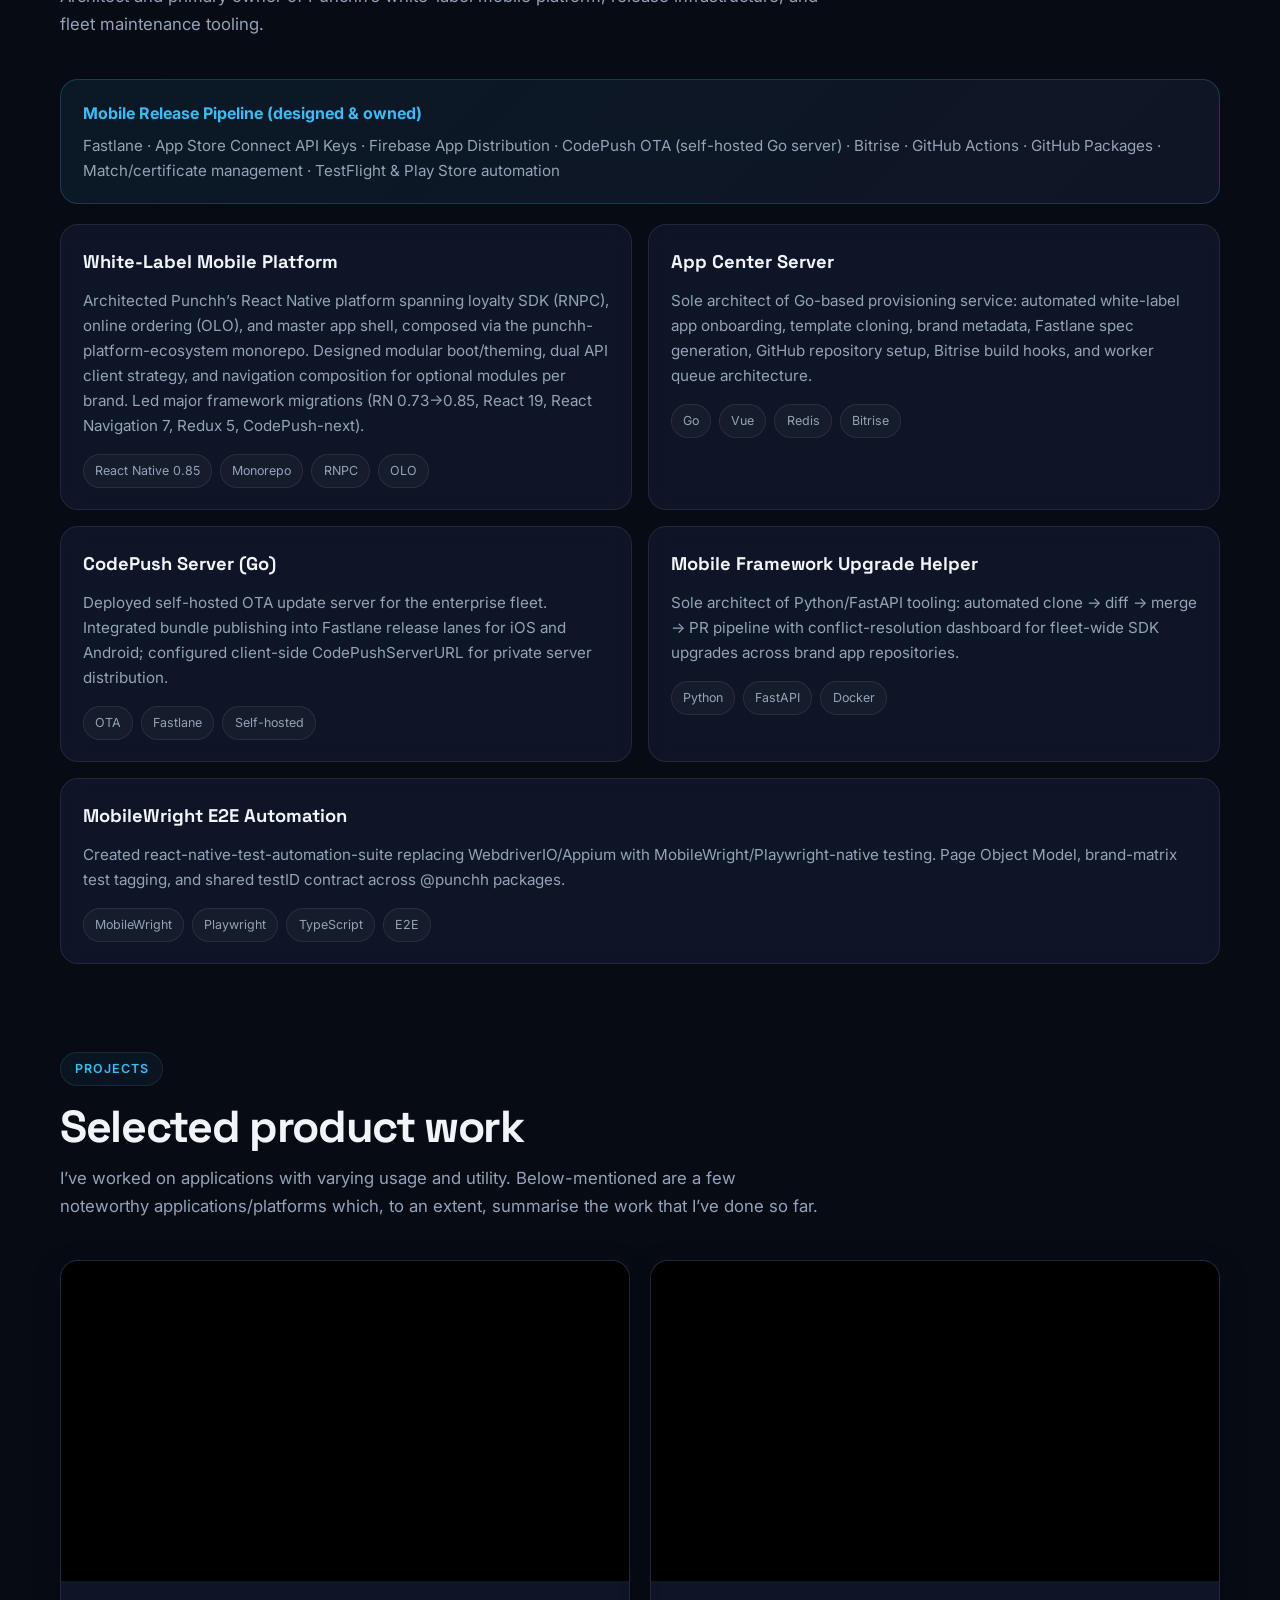
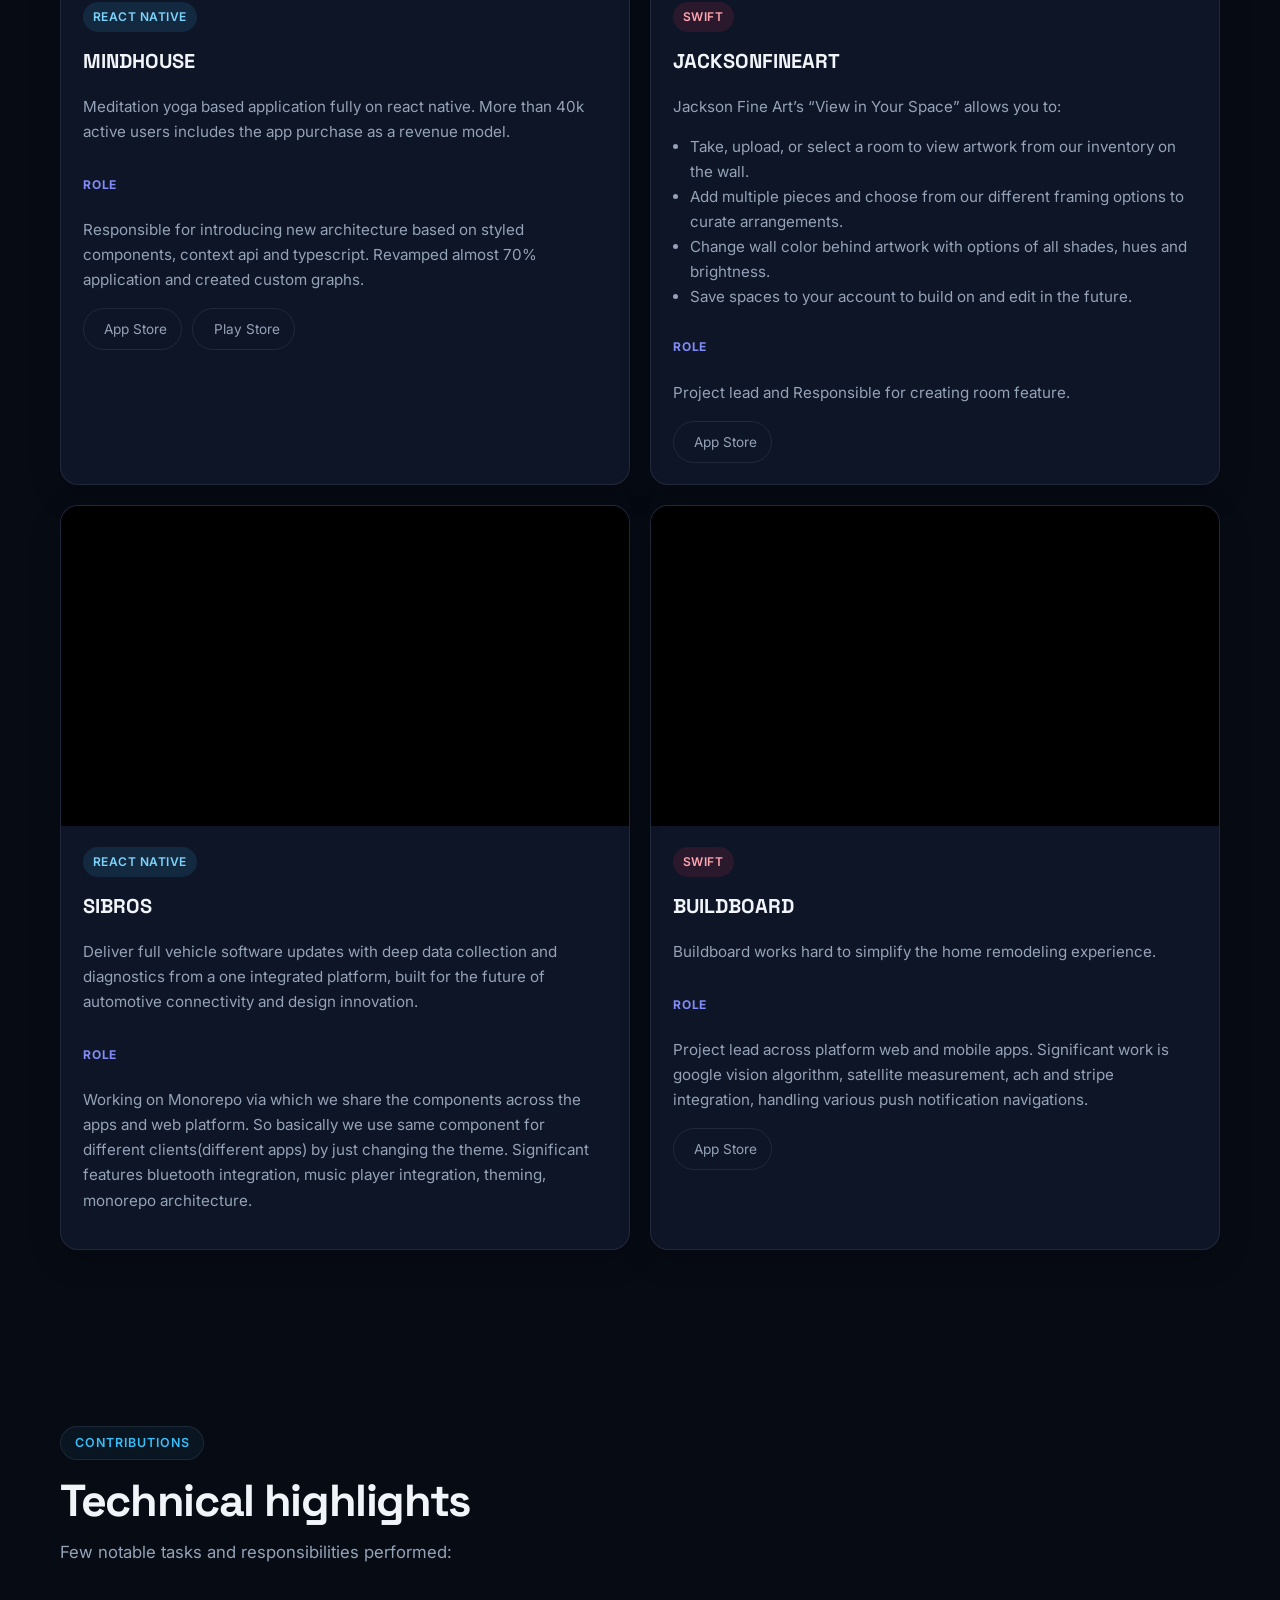
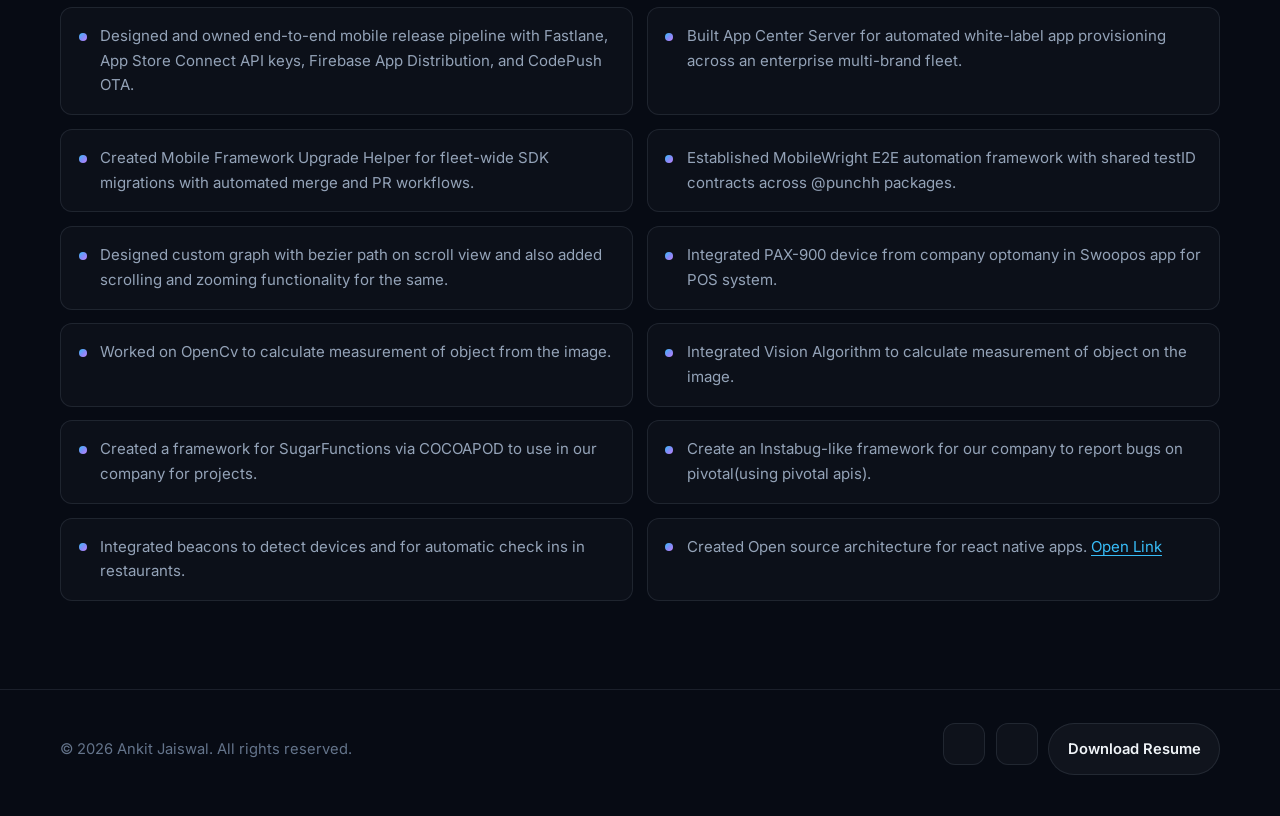
==== commit 1d434f45: "Revamp portfolio UI with modern design system. Replace legacy HTML5 UP layout with a dark, card-base" ====
--- a/index.html
+++ b/index.html
@@ -1,388 +1,507 @@
 <!DOCTYPE html>
-<html>
+<html lang="en">
   <head>
-    <title>Ankit Jaiswal | Staff Mobile Engineer</title>
     <meta charset="utf-8" />
-    <meta
-      name="viewport"
-      content="width=device-width, initial-scale=1, user-scalable=no"
-    />
+    <meta name="viewport" content="width=device-width, initial-scale=1" />
     <meta
       name="description"
-      content="Staff Mobile Engineer specializing in React Native platform architecture, CI/CD, and enterprise white-label mobile apps."
+      content="Ankit Jaiswal — Staff Mobile Engineer specializing in React Native platform architecture, CI/CD, and enterprise white-label mobile apps."
     />
-    <link rel="stylesheet" href="assets/css/main.css" />
+    <title>Ankit Jaiswal | Staff Mobile Engineer</title>
+    <link rel="preconnect" href="https://fonts.googleapis.com" />
+    <link rel="preconnect" href="https://fonts.gstatic.com" crossorigin />
+    <link
+      href="https://fonts.googleapis.com/css2?family=Inter:wght@400;500;600;700&family=Space+Grotesk:wght@500;600;700&display=swap"
+      rel="stylesheet"
+    />
+    <link rel="stylesheet" href="assets/css/fontawesome-all.min.css" />
+    <link rel="stylesheet" href="assets/css/portfolio.css" />
   </head>
-  <body class="is-preload">
-    <!-- Header -->
-    <section id="header">
-      <header>
-        <span class="image avatar"><img src="images/abc.jpg" alt="Ankit Jaiswal" /></span>
-        <h1 id="logo"><a href="#">Ankit Jaiswal</a></h1>
-        <p>
-          Staff Mobile Engineer<br />
-          React Native &amp; iOS Platform Architecture<br />
-          Punchh Inc. (PAR Technology)
-        </p>
-        <p>
-          <a href="assets/resume/Ankit_Jaiswal_Staff_Mobile_Engineer.pdf" class="button primary small icon solid fa-download" download>
-            Download Resume (PDF)
+  <body>
+    <header class="site-nav">
+      <div class="container nav-inner">
+        <a class="brand" href="#top">
+          <img class="brand-avatar" src="images/abc.jpg" alt="Ankit Jaiswal" />
+          <span class="brand-copy">
+            <strong>Ankit Jaiswal</strong>
+            <span>Staff Mobile Engineer</span>
+          </span>
+        </a>
+
+        <nav class="nav-links" aria-label="Primary">
+          <a href="#about" class="active">About</a>
+          <a href="#expertise">Expertise</a>
+          <a href="#platform">Platform</a>
+          <a href="#projects">Projects</a>
+          <a href="#contributions">Contributions</a>
+        </nav>
+
+        <div class="nav-actions">
+          <a class="btn btn-secondary" href="mailto:ankitjaiswal.cs@gmail.com">Contact</a>
+          <a
+            class="btn btn-primary"
+            href="assets/resume/Ankit_Jaiswal_Staff_Mobile_Engineer.pdf"
+            download
+          >
+            <i class="fas fa-download" aria-hidden="true"></i>
+            Resume
           </a>
-        </p>
-      </header>
-      <nav id="nav">
-        <ul>
-          <li><a href="#one" class="active">About</a></li>
-          <li><a href="#two">Expertise</a></li>
-          <li><a href="#three">Platform</a></li>
-          <li><a href="#four">Projects</a></li>
-          <li><a href="#five">Contributions</a></li>
-        </ul>
-      </nav>
-      <footer>
-        <ul class="icons">
-          <li>
-            <a href="https://twitter.com/ankitajju" target="_blank" class="icon brands fa-twitter"
-              ><span class="label">Twitter</span></a
-            >
-          </li>
-          <li>
-            <a href="https://stackoverflow.com/users/6441840/ankitjaiswal" target="_blank" class="icon brands fa-stack-overflow"
-              ><span class="label">Stackoverflow</span></a
-            >
-          </li>
-          <li>
-            <a href="https://github.com/ankitjaiswal1994/" target="_blank" class="icon brands fa-github"
-              ><span class="label">Github</span></a
-            >
-          </li>
-          <li>
-            <a href="https://www.linkedin.com/in/ankit-jaiswal-32939782/" target="_blank" class="icon brands fa-linkedin"
-              ><span class="label">Linkedin</span></a
-            >
-          </li>
-          <li>
-            <a href="assets/resume/Ankit_Jaiswal_Staff_Mobile_Engineer.pdf" class="icon solid fa-file-pdf" download
-              ><span class="label">Resume PDF</span></a
-            >
-          </li>
-          <li>
-            <a href="mailto:ankitjaiswal.cs@gmail.com" class="icon solid fa-envelope"
-              ><span class="label">Email</span></a
-            >
-          </li>
-        </ul>
-      </footer>
-    </section>
-
-    <!-- Wrapper -->
-    <div id="wrapper">
-      <!-- Main -->
-      <div id="main">
-        <!-- One -->
-        <section id="one">
-          <div class="image main" data-position="center">
-            <img src="images/home.jpg" alt="" />
-          </div>
-          <div class="container">
-            <header class="major">
-              <h2>Professional Summary</h2>
-              <p>
-                Staff-level mobile platform engineer with 10 years of experience spanning native iOS and enterprise React Native architecture.
-                Primary architect of Punchh&rsquo;s white-label mobile platform &mdash; loyalty SDK, online ordering module, master app shell, and monorepo ecosystem serving an enterprise multi-brand fleet.
-                Built provisioning and release infrastructure including App Center server, self-hosted CodePush OTA, and end-to-end Fastlane pipelines.
-              </p>
-              <ul class="actions">
-                <li>
-                  <a href="assets/resume/Ankit_Jaiswal_Staff_Mobile_Engineer.pdf" class="button primary icon solid fa-download" download>
-                    Download Resume (PDF)
-                  </a>
-                </li>
-              </ul>
-            </header>
-
-            <h4>Core Competencies</h4>
-
-            <h5>Platform Architecture</h5>
-            <p>
-              White-label React Native architecture; monorepo (punchh-platform-ecosystem); modular SDK design (RNPC, OLO, menu, payments);
-              TurboModules/codegen; Redux and React Navigation patterns; theme/GRP multi-tenancy; deep linking; GraphQL/REST integration.
+          <button class="menu-toggle" type="button" aria-label="Open menu">
+            <i class="fas fa-bars" aria-hidden="true"></i>
+          </button>
+        </div>
+      </div>
+    </header>
+
+    <nav class="mobile-drawer" aria-label="Mobile">
+      <a href="#about">About</a>
+      <a href="#expertise">Expertise</a>
+      <a href="#platform">Platform</a>
+      <a href="#projects">Projects</a>
+      <a href="#contributions">Contributions</a>
+      <a href="assets/resume/Ankit_Jaiswal_Staff_Mobile_Engineer.pdf" download>Download Resume</a>
+    </nav>
+
+    <main id="top">
+      <section class="hero section">
+        <div class="container hero-grid">
+          <div class="hero-copy reveal">
+            <span class="eyebrow">Available for Staff / Principal Mobile roles</span>
+            <h1>
+              Building mobile platforms
+              <span>at enterprise scale</span>
+            </h1>
+            <p class="hero-subtitle">
+              Staff Mobile Engineer · React Native &amp; iOS Platform Architecture · Punchh Inc. (PAR Technology)
             </p>
-
-            <h5>Release Engineering &amp; CI/CD</h5>
-            <p>
-              Fastlane (Match, TestFlight, Play Store, dSYM/Crashlytics upload); App Store Connect API keys; Firebase App Distribution;
-              CodePush OTA (self-hosted Go server); Bitrise; GitHub Actions; GitHub Packages; certificate and keystore management.
+            <p class="hero-summary">
+              Staff-level mobile platform engineer with 10 years of experience spanning native iOS and enterprise React Native architecture.
+              Primary architect of Punchh&rsquo;s white-label mobile platform — loyalty SDK, online ordering module, master app shell, and monorepo ecosystem serving an enterprise multi-brand fleet.
             </p>
-
-            <h5>Backend &amp; Tooling</h5>
-            <p>
-              Go services (App Center provisioning, CodePush server); Python/FastAPI (upgrade helper, MCP server); Docker; MySQL; Redis;
-              GitHub webhooks and PR automation.
+            <div class="hero-actions">
+              <a
+                class="btn btn-primary"
+                href="assets/resume/Ankit_Jaiswal_Staff_Mobile_Engineer.pdf"
+                download
+              >
+                <i class="fas fa-file-pdf" aria-hidden="true"></i>
+                Download Resume
+              </a>
+              <a class="btn btn-secondary" href="#platform">
+                <i class="fas fa-layer-group" aria-hidden="true"></i>
+                View Platform Work
+              </a>
+            </div>
+            <div class="hero-stats">
+              <div class="stat-card">
+                <strong>10+ Years</strong>
+                <span>Mobile engineering experience</span>
+              </div>
+              <div class="stat-card">
+                <strong>Staff Engineer</strong>
+                <span>Platform architecture owner</span>
+              </div>
+              <div class="stat-card">
+                <strong>CI/CD + OTA</strong>
+                <span>Fastlane · CodePush · Firebase</span>
+              </div>
+            </div>
+          </div>
+
+          <aside class="hero-panel reveal">
+            <div class="profile-card">
+              <img src="images/abc.jpg" alt="Ankit Jaiswal profile photo" />
+              <h2>Ankit Jaiswal</h2>
+              <p>New Delhi · Mobile Platform · Release Engineering</p>
+              <div class="social-row">
+                <a class="icon-link" href="https://github.com/ankitjaiswal1994/" target="_blank" rel="noopener" aria-label="GitHub">
+                  <i class="fab fa-github" aria-hidden="true"></i>
+                </a>
+                <a class="icon-link" href="https://www.linkedin.com/in/ankit-jaiswal-32939782/" target="_blank" rel="noopener" aria-label="LinkedIn">
+                  <i class="fab fa-linkedin-in" aria-hidden="true"></i>
+                </a>
+                <a class="icon-link" href="https://stackoverflow.com/users/6441840/ankitjaiswal" target="_blank" rel="noopener" aria-label="Stack Overflow">
+                  <i class="fab fa-stack-overflow" aria-hidden="true"></i>
+                </a>
+                <a class="icon-link" href="https://twitter.com/ankitajju" target="_blank" rel="noopener" aria-label="Twitter">
+                  <i class="fab fa-twitter" aria-hidden="true"></i>
+                </a>
+                <a class="icon-link" href="mailto:ankitjaiswal.cs@gmail.com" aria-label="Email">
+                  <i class="fas fa-envelope" aria-hidden="true"></i>
+                </a>
+              </div>
+            </div>
+          </aside>
+        </div>
+      </section>
+
+      <section id="about" class="section">
+        <div class="container">
+          <div class="section-header reveal">
+            <span class="eyebrow">About</span>
+            <h2 class="section-title">Professional summary &amp; experience</h2>
+            <p class="section-lead">
+              Built provisioning and release infrastructure including App Center server, self-hosted CodePush OTA, and end-to-end Fastlane pipelines.
+              Drove fleet-wide framework upgrades through automated merge tooling and established MobileWright E2E automation to replace Appium across the platform.
             </p>
-
-            <h5>Quality &amp; Native</h5>
-            <p>
-              MobileWright/Playwright-native E2E; Page Object Model; shared testID contract across packages; Swift; Objective-C; native bridges;
-              Storybook; Sentry; Bluetooth and payment terminal integrations.
-            </p>
-
-            <h4>Experience</h4>
-            <ul>
-              <li><strong>Punchh Inc. (PAR Technology)</strong> &mdash; Staff Engineer &mdash; Dec 2021 &ndash; Present</li>
-              <li><strong>Crownstack Technologies</strong> &mdash; Team Lead (iOS &amp; React Native) &mdash; Sept 2017 &ndash; Dec 2021</li>
-              <li><strong>Mobiloitte Technologies</strong> &mdash; iOS Developer &mdash; Oct 2015 &ndash; Sept 2017</li>
-            </ul>
-          </div>
-        </section>
-
-        <!-- Two -->
-        <section id="two">
-          <div class="container">
-            <h3>Expertise</h3>
-            <ul class="feature-icons">
-              <li class="icon solid fa-sitemap">Mobile platform &amp; SDK architecture</li>
-              <li class="icon solid fa-rocket">Release engineering &amp; CI/CD pipelines</li>
-              <li class="icon solid fa-code">Code review &amp; technical leadership</li>
-              <li class="icon solid fa-cubes">White-label fleet provisioning &amp; upgrades</li>
-              <li class="icon solid fa-book">E2E test automation (MobileWright)</li>
-              <li class="icon solid fa-users">Hiring, mentoring &amp; team growth</li>
-            </ul>
-          </div>
-        </section>
-
-        <!-- Three - Platform Work -->
-        <section id="three">
-          <div class="container">
-            <h3>Platform Work</h3>
-            <p>
+          </div>
+
+          <div class="card-grid two reveal">
+            <article class="card">
+              <div class="card-icon"><i class="fas fa-sitemap" aria-hidden="true"></i></div>
+              <h3>Platform Architecture</h3>
+              <p>
+                White-label React Native architecture; monorepo (punchh-platform-ecosystem); modular SDK design (RNPC, OLO, menu, payments);
+                TurboModules/codegen; Redux and React Navigation patterns; theme/GRP multi-tenancy; deep linking; GraphQL/REST integration.
+              </p>
+            </article>
+            <article class="card">
+              <div class="card-icon"><i class="fas fa-rocket" aria-hidden="true"></i></div>
+              <h3>Release Engineering &amp; CI/CD</h3>
+              <p>
+                Fastlane (Match, TestFlight, Play Store, dSYM/Crashlytics upload); App Store Connect API keys; Firebase App Distribution;
+                CodePush OTA (self-hosted Go server); Bitrise; GitHub Actions; GitHub Packages; certificate and keystore management.
+              </p>
+            </article>
+            <article class="card">
+              <div class="card-icon"><i class="fas fa-server" aria-hidden="true"></i></div>
+              <h3>Backend &amp; Tooling</h3>
+              <p>
+                Go services (App Center provisioning, CodePush server); Python/FastAPI (upgrade helper, MCP server); Docker; MySQL; Redis;
+                GitHub webhooks and PR automation.
+              </p>
+            </article>
+            <article class="card">
+              <div class="card-icon"><i class="fas fa-mobile-alt" aria-hidden="true"></i></div>
+              <h3>Quality &amp; Native</h3>
+              <p>
+                MobileWright/Playwright-native E2E; Page Object Model; shared testID contract across packages; Swift; Objective-C; native bridges;
+                Storybook; Sentry; Bluetooth and payment terminal integrations.
+              </p>
+            </article>
+          </div>
+
+          <div class="timeline reveal" style="margin-top: 1.25rem">
+            <article class="timeline-item">
+              <div class="timeline-date">Dec 2021 – Present</div>
+              <div>
+                <h3>Staff Engineer</h3>
+                <div class="company">Punchh Inc. (PAR Technology) · iOS &amp; React Native Platform</div>
+                <p>Architect and primary owner of white-label mobile platform, release infrastructure, and fleet maintenance tooling.</p>
+              </div>
+            </article>
+            <article class="timeline-item">
+              <div class="timeline-date">Sept 2017 – Dec 2021</div>
+              <div>
+                <h3>Team Lead (iOS &amp; React Native)</h3>
+                <div class="company">Crownstack Technologies</div>
+                <p>Led delivery across client projects, introduced React Native to the organization, and mentored engineers through monthly learning sessions.</p>
+              </div>
+            </article>
+            <article class="timeline-item">
+              <div class="timeline-date">Oct 2015 – Sept 2017</div>
+              <div>
+                <h3>iOS Developer</h3>
+                <div class="company">Mobiloitte Technologies</div>
+                <p>Built standalone Objective-C applications, Bluetooth integrations, and PAX-900 payment terminal workflows.</p>
+              </div>
+            </article>
+          </div>
+        </div>
+      </section>
+
+      <section id="expertise" class="section" style="padding-top: 0">
+        <div class="container">
+          <div class="section-header reveal">
+            <span class="eyebrow">Expertise</span>
+            <h2 class="section-title">What I bring to platform teams</h2>
+          </div>
+          <div class="card-grid three reveal">
+            <article class="card">
+              <div class="card-icon"><i class="fas fa-layer-group" aria-hidden="true"></i></div>
+              <h3>Mobile platform &amp; SDK architecture</h3>
+              <p>White-label composition, modular SDK design, and multi-brand fleet strategy.</p>
+            </article>
+            <article class="card">
+              <div class="card-icon"><i class="fas fa-code-branch" aria-hidden="true"></i></div>
+              <h3>Release engineering &amp; CI/CD</h3>
+              <p>Fastlane pipelines, ASC API keys, Firebase distribution, and CodePush OTA automation.</p>
+            </article>
+            <article class="card">
+              <div class="card-icon"><i class="fas fa-code" aria-hidden="true"></i></div>
+              <h3>Technical leadership</h3>
+              <p>Architecture reviews, code quality standards, and cross-team platform decisions.</p>
+            </article>
+            <article class="card">
+              <div class="card-icon"><i class="fas fa-cubes" aria-hidden="true"></i></div>
+              <h3>Fleet provisioning &amp; upgrades</h3>
+              <p>App Center automation and upgrade tooling for large downstream app repositories.</p>
+            </article>
+            <article class="card">
+              <div class="card-icon"><i class="fas fa-vial" aria-hidden="true"></i></div>
+              <h3>E2E test automation</h3>
+              <p>MobileWright framework with shared testID contracts across package boundaries.</p>
+            </article>
+            <article class="card">
+              <div class="card-icon"><i class="fas fa-users" aria-hidden="true"></i></div>
+              <h3>Hiring, mentoring &amp; team growth</h3>
+              <p>Structured learning, onboarding, and raising engineering standards across teams.</p>
+            </article>
+          </div>
+        </div>
+      </section>
+
+      <section id="platform" class="section">
+        <div class="container">
+          <div class="section-header reveal">
+            <span class="eyebrow">Platform Work</span>
+            <h2 class="section-title">Enterprise mobile platform ownership</h2>
+            <p class="section-lead">
               Architect and primary owner of Punchh&rsquo;s white-label mobile platform, release infrastructure, and fleet maintenance tooling.
             </p>
-
-            <blockquote>
-              <strong>Mobile Release Pipeline (designed &amp; owned):</strong>
-              Fastlane &middot; App Store Connect API Keys &middot; Firebase App Distribution &middot; CodePush OTA (self-hosted Go server) &middot;
-              Bitrise &middot; GitHub Actions &middot; GitHub Packages &middot; Match/certificate management &middot; TestFlight &amp; Play Store automation
-            </blockquote>
-
-            <div class="features">
-              <article>
-                <div class="inner">
-                  <h4>White-Label Mobile Platform</h4>
-                  <p>
-                    Architected Punchh&rsquo;s React Native platform spanning loyalty SDK (RNPC), online ordering (OLO), and master app shell,
-                    composed via the punchh-platform-ecosystem monorepo. Designed modular boot/theming, dual API client strategy, and navigation
-                    composition for optional modules per brand. Led major framework migrations (RN 0.73&rarr;0.85, React 19, React Navigation 7, Redux 5, CodePush-next).
-                  </p>
-                </div>
-              </article>
-
-              <article>
-                <div class="inner">
-                  <h4>App Center Server</h4>
-                  <p>
-                    Sole architect of Go-based provisioning service: automated white-label app onboarding, template cloning, brand metadata,
-                    Fastlane spec generation, GitHub repository setup, Bitrise build hooks, and worker queue architecture.
-                  </p>
-                </div>
-              </article>
-
-              <article>
-                <div class="inner">
-                  <h4>CodePush Server (Go)</h4>
-                  <p>
-                    Deployed self-hosted OTA update server for the enterprise fleet. Integrated bundle publishing into Fastlane release lanes for iOS and Android;
-                    configured client-side CodePushServerURL for private server distribution.
-                  </p>
-                </div>
-              </article>
-
-              <article>
-                <div class="inner">
-                  <h4>Mobile Framework Upgrade Helper</h4>
-                  <p>
-                    Sole architect of Python/FastAPI tooling: automated clone &rarr; diff &rarr; merge &rarr; PR pipeline with conflict-resolution dashboard
-                    for fleet-wide SDK upgrades across brand app repositories.
-                  </p>
-                </div>
-              </article>
-
-              <article>
-                <div class="inner">
-                  <h4>MobileWright E2E Automation</h4>
-                  <p>
-                    Created react-native-test-automation-suite replacing WebdriverIO/Appium with MobileWright/Playwright-native testing.
-                    Page Object Model, brand-matrix test tagging, and shared testID contract across @punchh packages.
-                  </p>
-                </div>
-              </article>
-            </div>
-          </div>
-        </section>
-
-        <!-- Four - Client Projects -->
-        <section id="four">
-          <div class="container">
-            <h3>Projects</h3>
+          </div>
+
+          <div class="highlight-banner reveal">
+            <strong>Mobile Release Pipeline (designed &amp; owned)</strong>
             <p>
-              I&rsquo;ve worked on applications with varying usage and utility.
-              Below-mentioned are a few noteworthy applications/platforms which,
+              Fastlane · App Store Connect API Keys · Firebase App Distribution · CodePush OTA (self-hosted Go server) · Bitrise · GitHub Actions · GitHub Packages · Match/certificate management · TestFlight &amp; Play Store automation
+            </p>
+          </div>
+
+          <div class="card-grid two reveal" style="margin-top: 1.25rem">
+            <article class="card">
+              <h3>White-Label Mobile Platform</h3>
+              <p>
+                Architected Punchh&rsquo;s React Native platform spanning loyalty SDK (RNPC), online ordering (OLO), and master app shell,
+                composed via the punchh-platform-ecosystem monorepo. Designed modular boot/theming, dual API client strategy, and navigation
+                composition for optional modules per brand. Led major framework migrations (RN 0.73&rarr;0.85, React 19, React Navigation 7, Redux 5, CodePush-next).
+              </p>
+              <div class="tag-list">
+                <span class="tag">React Native 0.85</span>
+                <span class="tag">Monorepo</span>
+                <span class="tag">RNPC</span>
+                <span class="tag">OLO</span>
+              </div>
+            </article>
+            <article class="card">
+              <h3>App Center Server</h3>
+              <p>
+                Sole architect of Go-based provisioning service: automated white-label app onboarding, template cloning, brand metadata,
+                Fastlane spec generation, GitHub repository setup, Bitrise build hooks, and worker queue architecture.
+              </p>
+              <div class="tag-list">
+                <span class="tag">Go</span>
+                <span class="tag">Vue</span>
+                <span class="tag">Redis</span>
+                <span class="tag">Bitrise</span>
+              </div>
+            </article>
+            <article class="card">
+              <h3>CodePush Server (Go)</h3>
+              <p>
+                Deployed self-hosted OTA update server for the enterprise fleet. Integrated bundle publishing into Fastlane release lanes for iOS and Android;
+                configured client-side CodePushServerURL for private server distribution.
+              </p>
+              <div class="tag-list">
+                <span class="tag">OTA</span>
+                <span class="tag">Fastlane</span>
+                <span class="tag">Self-hosted</span>
+              </div>
+            </article>
+            <article class="card">
+              <h3>Mobile Framework Upgrade Helper</h3>
+              <p>
+                Sole architect of Python/FastAPI tooling: automated clone &rarr; diff &rarr; merge &rarr; PR pipeline with conflict-resolution dashboard
+                for fleet-wide SDK upgrades across brand app repositories.
+              </p>
+              <div class="tag-list">
+                <span class="tag">Python</span>
+                <span class="tag">FastAPI</span>
+                <span class="tag">Docker</span>
+              </div>
+            </article>
+            <article class="card" style="grid-column: 1 / -1">
+              <h3>MobileWright E2E Automation</h3>
+              <p>
+                Created react-native-test-automation-suite replacing WebdriverIO/Appium with MobileWright/Playwright-native testing.
+                Page Object Model, brand-matrix test tagging, and shared testID contract across @punchh packages.
+              </p>
+              <div class="tag-list">
+                <span class="tag">MobileWright</span>
+                <span class="tag">Playwright</span>
+                <span class="tag">TypeScript</span>
+                <span class="tag">E2E</span>
+              </div>
+            </article>
+          </div>
+        </div>
+      </section>
+
+      <section id="projects" class="section" style="padding-top: 0">
+        <div class="container">
+          <div class="section-header reveal">
+            <span class="eyebrow">Projects</span>
+            <h2 class="section-title">Selected product work</h2>
+            <p class="section-lead">
+              I&rsquo;ve worked on applications with varying usage and utility. Below-mentioned are a few noteworthy applications/platforms which,
               to an extent, summarise the work that I&rsquo;ve done so far.
             </p>
-            <div class="features">
-              <article>
-                <a href="#" class="image">
-                  <iframe height="315" src="https://www.youtube.com/embed/-Mgm5dD63Cc" title="Mindhouse demo"></iframe>
-                </a>
-                <div class="inner">
-                  <h4>MINDHOUSE (React Native)</h4>
-                  <p>
-                    Meditation yoga based application fully on react native.
-                    More than 40k active users includes the app purchase as a
-                    revenue model.
-                  </p>
-                  <h6>ROLE</h6>
-                  <p>
-                    Responsible for introducing new architecture based on styled components, context api and typescript. Revamped almost 70% application and created custom graphs.
-                  </p>
-                  <footer>
-                    <ul class="icons">
-                      <li>
-                        <a href="https://apps.apple.com/in/app/mindhouse/id1484471377" target="_blank" class="icon brands fa-apple"
-                          ><span class="label">Apple mindhouse</span></a
-                        >
-                      </li>
-                      <li>
-                        <a href="https://play.google.com/store/apps/details?id=com.mindhouse&hl=en_IN&gl=US" target="_blank" class="icon brands fa-android"
-                          ><span class="label">Android mindhouse</span></a
-                        >
-                      </li>
-                    </ul>
-                  </footer>
-                </div>
-              </article>
-
-              <article>
-                <a href="#" class="image">
-                  <iframe height="315" src="https://www.youtube.com/embed/7T_W99LQzv0" title="Jackson Fine Art demo"></iframe>
-                </a>
-                <div class="inner">
-                  <h4>JACKSONFINEART (Swift)</h4>
-                  <p>
-                    Jackson Fine Art&rsquo;s &ldquo;View in Your Space&rdquo; allows you to:
-                  </p>
-                  <ul>
-                    <li>Take, upload, or select a room to view artwork from our inventory on the wall.</li>
-                    <li>Add multiple pieces and choose from our different framing options to curate arrangements.</li>
-                    <li>Change wall color behind artwork with options of all shades, hues and brightness.</li>
-                    <li>Save spaces to your account to build on and edit in the future.</li>
-                  </ul>
-                  <h6>ROLE</h6>
-                  <p>Project lead and Responsible for creating room feature.</p>
-                  <footer>
-                    <ul class="icons">
-                      <li>
-                        <a href="https://apps.apple.com/us/app/jackson-fine-art/id1504111539" target="_blank" class="icon brands fa-apple"
-                          ><span class="label">Apple Jacksonfineart</span></a
-                        >
-                      </li>
-                    </ul>
-                  </footer>
-                </div>
-              </article>
-
-              <article>
-                <a href="#" class="image">
-                  <iframe height="315" src="https://www.youtube.com/embed/h0M1v2YF4Zc" title="Sibros demo"></iframe>
-                </a>
-                <div class="inner">
-                  <h4>SIBROS (React Native)</h4>
-                  <p>
-                    Deliver full vehicle software updates with deep data collection and diagnostics from a one integrated platform, built for the future of automotive connectivity and design innovation.
-                  </p>
-                  <h6>ROLE</h6>
-                  <p>
-                    Working on Monorepo via which we share the components across the apps and web platform.
-                    So basically we use same component for different clients(different apps) by just changing the theme.
-                    Significant features bluetooth integration, music player integration, theming, monorepo architecture.
-                  </p>
-                </div>
-              </article>
-
-              <article>
-                <a href="#" class="image">
-                  <iframe height="315" src="https://www.youtube.com/embed/CpTD7tWL548" title="Buildboard demo"></iframe>
-                </a>
-                <div class="inner">
-                  <h4>BUILDBOARD (Swift)</h4>
-                  <p>
-                    Buildboard works hard to simplify the home remodeling experience.
-                  </p>
-                  <h6>ROLE</h6>
-                  <p>
-                    Project lead across platform web and mobile apps. Significant work is google vision algorithm,
-                    satellite measurement, ach and stripe integration, handling various push notification navigations.
-                  </p>
-                  <footer>
-                    <ul class="icons">
-                      <li>
-                        <a href="https://apps.apple.com/us/app/buildboard-app/id1375237483" target="_blank" class="icon brands fa-apple"
-                          ><span class="label">Apple Buildboard</span></a
-                        >
-                      </li>
-                    </ul>
-                  </footer>
-                </div>
-              </article>
-            </div>
-          </div>
-        </section>
-
-        <!-- Five -->
-        <section id="five">
-          <div class="container">
-            <h3>Contributions</h3>
-            <p>
-              Few notable tasks and responsibilities performed:
-            </p>
-            <ul>
-              <li>Designed and owned end-to-end mobile release pipeline with Fastlane, App Store Connect API keys, Firebase App Distribution, and CodePush OTA.</li>
-              <li>Built App Center Server for automated white-label app provisioning across an enterprise multi-brand fleet.</li>
-              <li>Created Mobile Framework Upgrade Helper for fleet-wide SDK migrations with automated merge and PR workflows.</li>
-              <li>Established MobileWright E2E automation framework with shared testID contracts across @punchh packages.</li>
-              <li>Designed custom graph with bezier path on scroll view and also added scrolling and zooming functionality for the same.</li>
-              <li>Integrated PAX-900 device from company optomany in Swoopos app for POS system.</li>
-              <li>Worked on OpenCv to calculate measurement of object from the image.</li>
-              <li>Integrated Vision Algorithm to calculate measurement of object on the image.</li>
-              <li>Created a framework for SugarFunctions via COCOAPOD to use in our company for projects.</li>
-              <li>Create an Instabug-like framework for our company to report bugs on pivotal(using pivotal apis).</li>
-              <li>Integrated beacons to detect devices and for automatic check ins in restaurants.</li>
-              <li>
+          </div>
+
+          <div class="project-grid">
+            <article class="project-card reveal">
+              <div class="video-wrap">
+                <iframe src="https://www.youtube.com/embed/-Mgm5dD63Cc" title="Mindhouse demo" loading="lazy" allowfullscreen></iframe>
+              </div>
+              <div class="project-body">
+                <div class="project-meta">
+                  <span class="badge badge-react">React Native</span>
+                </div>
+                <h3>MINDHOUSE</h3>
+                <p>
+                  Meditation yoga based application fully on react native.
+                  More than 40k active users includes the app purchase as a revenue model.
+                </p>
+                <span class="role-label">Role</span>
+                <p>
+                  Responsible for introducing new architecture based on styled components, context api and typescript. Revamped almost 70% application and created custom graphs.
+                </p>
+                <div class="store-links">
+                  <a href="https://apps.apple.com/in/app/mindhouse/id1484471377" target="_blank" rel="noopener">
+                    <i class="fab fa-apple" aria-hidden="true"></i> App Store
+                  </a>
+                  <a href="https://play.google.com/store/apps/details?id=com.mindhouse&hl=en_IN&gl=US" target="_blank" rel="noopener">
+                    <i class="fab fa-google-play" aria-hidden="true"></i> Play Store
+                  </a>
+                </div>
+              </div>
+            </article>
+
+            <article class="project-card reveal">
+              <div class="video-wrap">
+                <iframe src="https://www.youtube.com/embed/7T_W99LQzv0" title="Jackson Fine Art demo" loading="lazy" allowfullscreen></iframe>
+              </div>
+              <div class="project-body">
+                <div class="project-meta">
+                  <span class="badge badge-swift">Swift</span>
+                </div>
+                <h3>JACKSONFINEART</h3>
+                <p>Jackson Fine Art&rsquo;s &ldquo;View in Your Space&rdquo; allows you to:</p>
+                <ul>
+                  <li>Take, upload, or select a room to view artwork from our inventory on the wall.</li>
+                  <li>Add multiple pieces and choose from our different framing options to curate arrangements.</li>
+                  <li>Change wall color behind artwork with options of all shades, hues and brightness.</li>
+                  <li>Save spaces to your account to build on and edit in the future.</li>
+                </ul>
+                <span class="role-label">Role</span>
+                <p>Project lead and Responsible for creating room feature.</p>
+                <div class="store-links">
+                  <a href="https://apps.apple.com/us/app/jackson-fine-art/id1504111539" target="_blank" rel="noopener">
+                    <i class="fab fa-apple" aria-hidden="true"></i> App Store
+                  </a>
+                </div>
+              </div>
+            </article>
+
+            <article class="project-card reveal">
+              <div class="video-wrap">
+                <iframe src="https://www.youtube.com/embed/h0M1v2YF4Zc" title="Sibros demo" loading="lazy" allowfullscreen></iframe>
+              </div>
+              <div class="project-body">
+                <div class="project-meta">
+                  <span class="badge badge-react">React Native</span>
+                </div>
+                <h3>SIBROS</h3>
+                <p>
+                  Deliver full vehicle software updates with deep data collection and diagnostics from a one integrated platform, built for the future of automotive connectivity and design innovation.
+                </p>
+                <span class="role-label">Role</span>
+                <p>
+                  Working on Monorepo via which we share the components across the apps and web platform.
+                  So basically we use same component for different clients(different apps) by just changing the theme.
+                  Significant features bluetooth integration, music player integration, theming, monorepo architecture.
+                </p>
+              </div>
+            </article>
+
+            <article class="project-card reveal">
+              <div class="video-wrap">
+                <iframe src="https://www.youtube.com/embed/CpTD7tWL548" title="Buildboard demo" loading="lazy" allowfullscreen></iframe>
+              </div>
+              <div class="project-body">
+                <div class="project-meta">
+                  <span class="badge badge-swift">Swift</span>
+                </div>
+                <h3>BUILDBOARD</h3>
+                <p>Buildboard works hard to simplify the home remodeling experience.</p>
+                <span class="role-label">Role</span>
+                <p>
+                  Project lead across platform web and mobile apps. Significant work is google vision algorithm,
+                  satellite measurement, ach and stripe integration, handling various push notification navigations.
+                </p>
+                <div class="store-links">
+                  <a href="https://apps.apple.com/us/app/buildboard-app/id1375237483" target="_blank" rel="noopener">
+                    <i class="fab fa-apple" aria-hidden="true"></i> App Store
+                  </a>
+                </div>
+              </div>
+            </article>
+          </div>
+        </div>
+      </section>
+
+      <section id="contributions" class="section">
+        <div class="container">
+          <div class="section-header reveal">
+            <span class="eyebrow">Contributions</span>
+            <h2 class="section-title">Technical highlights</h2>
+            <p class="section-lead">Few notable tasks and responsibilities performed:</p>
+          </div>
+
+          <div class="contribution-grid reveal">
+            <article class="contribution-item"><p>Designed and owned end-to-end mobile release pipeline with Fastlane, App Store Connect API keys, Firebase App Distribution, and CodePush OTA.</p></article>
+            <article class="contribution-item"><p>Built App Center Server for automated white-label app provisioning across an enterprise multi-brand fleet.</p></article>
+            <article class="contribution-item"><p>Created Mobile Framework Upgrade Helper for fleet-wide SDK migrations with automated merge and PR workflows.</p></article>
+            <article class="contribution-item"><p>Established MobileWright E2E automation framework with shared testID contracts across @punchh packages.</p></article>
+            <article class="contribution-item"><p>Designed custom graph with bezier path on scroll view and also added scrolling and zooming functionality for the same.</p></article>
+            <article class="contribution-item"><p>Integrated PAX-900 device from company optomany in Swoopos app for POS system.</p></article>
+            <article class="contribution-item"><p>Worked on OpenCv to calculate measurement of object from the image.</p></article>
+            <article class="contribution-item"><p>Integrated Vision Algorithm to calculate measurement of object on the image.</p></article>
+            <article class="contribution-item"><p>Created a framework for SugarFunctions via COCOAPOD to use in our company for projects.</p></article>
+            <article class="contribution-item"><p>Create an Instabug-like framework for our company to report bugs on pivotal(using pivotal apis).</p></article>
+            <article class="contribution-item"><p>Integrated beacons to detect devices and for automatic check ins in restaurants.</p></article>
+            <article class="contribution-item">
+              <p>
                 Created Open source architecture for react native apps.
-                <a href="https://github.com/ankitjaiswal1994/RNArchitecture" target="_blank">Open Link</a>
-              </li>
-            </ul>
-          </div>
-        </section>
+                <a href="https://github.com/ankitjaiswal1994/RNArchitecture" target="_blank" rel="noopener">Open Link</a>
+              </p>
+            </article>
+          </div>
+        </div>
+      </section>
+    </main>
+
+    <footer class="site-footer">
+      <div class="container footer-inner">
+        <p>&copy; 2026 Ankit Jaiswal. All rights reserved.</p>
+        <div class="footer-links">
+          <a class="icon-link" href="https://github.com/ankitjaiswal1994/" target="_blank" rel="noopener" aria-label="GitHub">
+            <i class="fab fa-github" aria-hidden="true"></i>
+          </a>
+          <a class="icon-link" href="https://www.linkedin.com/in/ankit-jaiswal-32939782/" target="_blank" rel="noopener" aria-label="LinkedIn">
+            <i class="fab fa-linkedin-in" aria-hidden="true"></i>
+          </a>
+          <a
+            class="btn btn-secondary"
+            href="assets/resume/Ankit_Jaiswal_Staff_Mobile_Engineer.pdf"
+            download
+          >
+            Download Resume
+          </a>
+        </div>
       </div>
-
-      <!-- Footer -->
-      <section id="footer">
-        <div class="container">
-          <ul class="copyright">
-            <li>&copy; 2026 Ankit Jaiswal. All rights reserved.</li>
-          </ul>
-        </div>
-      </section>
-    </div>
-
-    <!-- Scripts -->
-    <script src="assets/js/jquery.min.js"></script>
-    <script src="assets/js/jquery.scrollex.min.js"></script>
-    <script src="assets/js/jquery.scrolly.min.js"></script>
-    <script src="assets/js/browser.min.js"></script>
-    <script src="assets/js/breakpoints.min.js"></script>
-    <script src="assets/js/util.js"></script>
-    <script src="assets/js/main.js"></script>
+    </footer>
+
+    <script src="assets/js/portfolio.js"></script>
   </body>
 </html>
--- a/assets/css/portfolio.css
+++ b/assets/css/portfolio.css
@@ -0,0 +1,788 @@
+/* Design tokens */
+:root {
+  --bg: #070b14;
+  --bg-elevated: #0f1629;
+  --bg-card: rgba(18, 26, 46, 0.72);
+  --bg-card-hover: rgba(24, 34, 58, 0.9);
+  --border: rgba(148, 163, 184, 0.14);
+  --border-strong: rgba(148, 163, 184, 0.28);
+  --text: #f1f5f9;
+  --text-muted: #94a3b8;
+  --text-soft: #64748b;
+  --accent: #38bdf8;
+  --accent-2: #818cf8;
+  --accent-glow: rgba(56, 189, 248, 0.18);
+  --success: #34d399;
+  --gradient: linear-gradient(135deg, #38bdf8 0%, #818cf8 52%, #c084fc 100%);
+  --gradient-soft: linear-gradient(180deg, rgba(56, 189, 248, 0.08), transparent 60%);
+  --shadow: 0 24px 80px rgba(0, 0, 0, 0.35);
+  --shadow-sm: 0 10px 30px rgba(0, 0, 0, 0.22);
+  --radius: 18px;
+  --radius-sm: 12px;
+  --nav-height: 72px;
+  --container: 1160px;
+  --font: "Inter", -apple-system, BlinkMacSystemFont, "Segoe UI", sans-serif;
+  --font-display: "Space Grotesk", var(--font);
+}
+
+*,
+*::before,
+*::after {
+  box-sizing: border-box;
+}
+
+html {
+  scroll-behavior: smooth;
+}
+
+body {
+  margin: 0;
+  font-family: var(--font);
+  font-size: 16px;
+  line-height: 1.65;
+  color: var(--text);
+  background: var(--bg);
+  overflow-x: hidden;
+}
+
+body::before {
+  content: "";
+  position: fixed;
+  inset: 0;
+  pointer-events: none;
+  background:
+    radial-gradient(circle at 15% 10%, rgba(56, 189, 248, 0.12), transparent 28%),
+    radial-gradient(circle at 85% 0%, rgba(129, 140, 248, 0.12), transparent 24%),
+    radial-gradient(circle at 50% 100%, rgba(192, 132, 252, 0.08), transparent 30%);
+  z-index: -2;
+}
+
+img {
+  max-width: 100%;
+  display: block;
+}
+
+a {
+  color: inherit;
+  text-decoration: none;
+}
+
+ul {
+  margin: 0;
+  padding: 0;
+  list-style: none;
+}
+
+.container {
+  width: min(calc(100% - 2rem), var(--container));
+  margin: 0 auto;
+}
+
+.section {
+  padding: 5.5rem 0;
+}
+
+.section-header {
+  margin-bottom: 2.5rem;
+  max-width: 760px;
+}
+
+.eyebrow {
+  display: inline-flex;
+  align-items: center;
+  gap: 0.5rem;
+  padding: 0.35rem 0.85rem;
+  border: 1px solid var(--border);
+  border-radius: 999px;
+  color: var(--accent);
+  font-size: 0.78rem;
+  font-weight: 600;
+  letter-spacing: 0.08em;
+  text-transform: uppercase;
+  background: rgba(56, 189, 248, 0.06);
+  margin-bottom: 1rem;
+}
+
+.section-title {
+  font-family: var(--font-display);
+  font-size: clamp(1.9rem, 4vw, 2.8rem);
+  line-height: 1.1;
+  letter-spacing: -0.03em;
+  margin: 0 0 0.85rem;
+}
+
+.section-lead {
+  margin: 0;
+  color: var(--text-muted);
+  font-size: 1.05rem;
+}
+
+/* Nav */
+.site-nav {
+  position: fixed;
+  top: 0;
+  left: 0;
+  right: 0;
+  z-index: 1000;
+  height: var(--nav-height);
+  border-bottom: 1px solid transparent;
+  transition: background 0.25s ease, border-color 0.25s ease, backdrop-filter 0.25s ease;
+}
+
+.site-nav.scrolled {
+  background: rgba(7, 11, 20, 0.82);
+  border-color: var(--border);
+  backdrop-filter: blur(16px);
+}
+
+.nav-inner {
+  height: 100%;
+  display: flex;
+  align-items: center;
+  justify-content: space-between;
+  gap: 1rem;
+}
+
+.brand {
+  display: inline-flex;
+  align-items: center;
+  gap: 0.85rem;
+  min-width: 0;
+}
+
+.brand-avatar {
+  width: 42px;
+  height: 42px;
+  border-radius: 14px;
+  object-fit: cover;
+  border: 1px solid var(--border-strong);
+}
+
+.brand-copy strong {
+  display: block;
+  font-family: var(--font-display);
+  font-size: 0.98rem;
+  line-height: 1.2;
+}
+
+.brand-copy span {
+  display: block;
+  color: var(--text-soft);
+  font-size: 0.78rem;
+}
+
+.nav-links {
+  display: flex;
+  align-items: center;
+  gap: 0.35rem;
+}
+
+.nav-links a {
+  padding: 0.55rem 0.85rem;
+  border-radius: 999px;
+  color: var(--text-muted);
+  font-size: 0.92rem;
+  font-weight: 500;
+  transition: color 0.2s ease, background 0.2s ease;
+}
+
+.nav-links a:hover,
+.nav-links a.active {
+  color: var(--text);
+  background: rgba(255, 255, 255, 0.05);
+}
+
+.nav-actions {
+  display: flex;
+  align-items: center;
+  gap: 0.65rem;
+}
+
+.btn {
+  display: inline-flex;
+  align-items: center;
+  justify-content: center;
+  gap: 0.55rem;
+  padding: 0.8rem 1.15rem;
+  border-radius: 999px;
+  border: 1px solid transparent;
+  font-size: 0.92rem;
+  font-weight: 600;
+  transition: transform 0.2s ease, box-shadow 0.2s ease, background 0.2s ease, border-color 0.2s ease;
+}
+
+.btn:hover {
+  transform: translateY(-1px);
+}
+
+.btn-primary {
+  color: #041019;
+  background: var(--gradient);
+  box-shadow: 0 10px 30px var(--accent-glow);
+}
+
+.btn-secondary {
+  color: var(--text);
+  background: rgba(255, 255, 255, 0.04);
+  border-color: var(--border);
+}
+
+.btn-secondary:hover {
+  border-color: var(--border-strong);
+  background: rgba(255, 255, 255, 0.07);
+}
+
+.icon-link {
+  width: 42px;
+  height: 42px;
+  display: inline-flex;
+  align-items: center;
+  justify-content: center;
+  border-radius: 12px;
+  border: 1px solid var(--border);
+  color: var(--text-muted);
+  background: rgba(255, 255, 255, 0.03);
+  transition: color 0.2s ease, border-color 0.2s ease, background 0.2s ease;
+}
+
+.icon-link:hover {
+  color: var(--text);
+  border-color: var(--border-strong);
+  background: rgba(255, 255, 255, 0.06);
+}
+
+.menu-toggle {
+  display: none;
+  width: 42px;
+  height: 42px;
+  border: 1px solid var(--border);
+  border-radius: 12px;
+  background: rgba(255, 255, 255, 0.03);
+  color: var(--text);
+  cursor: pointer;
+}
+
+/* Hero */
+.hero {
+  padding-top: calc(var(--nav-height) + 4rem);
+  padding-bottom: 4rem;
+}
+
+.hero-grid {
+  display: grid;
+  grid-template-columns: 1.15fr 0.85fr;
+  gap: 2rem;
+  align-items: center;
+}
+
+.hero-copy h1 {
+  font-family: var(--font-display);
+  font-size: clamp(2.5rem, 6vw, 4.5rem);
+  line-height: 0.98;
+  letter-spacing: -0.05em;
+  margin: 0 0 1rem;
+}
+
+.hero-copy h1 span {
+  display: block;
+  background: var(--gradient);
+  -webkit-background-clip: text;
+  background-clip: text;
+  color: transparent;
+}
+
+.hero-subtitle {
+  font-size: clamp(1.05rem, 2vw, 1.25rem);
+  color: var(--text-muted);
+  margin: 0 0 1.25rem;
+}
+
+.hero-summary {
+  max-width: 62ch;
+  color: var(--text-muted);
+  margin: 0 0 1.75rem;
+}
+
+.hero-actions {
+  display: flex;
+  flex-wrap: wrap;
+  gap: 0.85rem;
+  margin-bottom: 2rem;
+}
+
+.hero-stats {
+  display: grid;
+  grid-template-columns: repeat(3, minmax(0, 1fr));
+  gap: 0.85rem;
+}
+
+.stat-card {
+  padding: 1rem 1.1rem;
+  border: 1px solid var(--border);
+  border-radius: var(--radius-sm);
+  background: rgba(255, 255, 255, 0.03);
+}
+
+.stat-card strong {
+  display: block;
+  font-family: var(--font-display);
+  font-size: 1.35rem;
+  margin-bottom: 0.15rem;
+}
+
+.stat-card span {
+  color: var(--text-soft);
+  font-size: 0.85rem;
+}
+
+.hero-panel {
+  position: relative;
+  padding: 1.25rem;
+  border: 1px solid var(--border);
+  border-radius: calc(var(--radius) + 6px);
+  background: linear-gradient(180deg, rgba(255, 255, 255, 0.04), rgba(255, 255, 255, 0.02));
+  box-shadow: var(--shadow);
+}
+
+.hero-panel::before {
+  content: "";
+  position: absolute;
+  inset: -1px;
+  border-radius: inherit;
+  padding: 1px;
+  background: linear-gradient(135deg, rgba(56, 189, 248, 0.35), rgba(129, 140, 248, 0.15), transparent 60%);
+  -webkit-mask: linear-gradient(#fff 0 0) content-box, linear-gradient(#fff 0 0);
+  mask: linear-gradient(#fff 0 0) content-box, linear-gradient(#fff 0 0);
+  -webkit-mask-composite: xor;
+  mask-composite: exclude;
+  pointer-events: none;
+}
+
+.profile-card {
+  text-align: center;
+}
+
+.profile-card img {
+  width: 180px;
+  height: 180px;
+  margin: 0 auto 1.25rem;
+  border-radius: 28px;
+  object-fit: cover;
+  border: 1px solid var(--border-strong);
+}
+
+.profile-card h2 {
+  font-family: var(--font-display);
+  margin: 0 0 0.35rem;
+  font-size: 1.5rem;
+}
+
+.profile-card p {
+  margin: 0 0 1rem;
+  color: var(--text-muted);
+}
+
+.social-row {
+  display: flex;
+  justify-content: center;
+  flex-wrap: wrap;
+  gap: 0.65rem;
+}
+
+/* Cards & grids */
+.card-grid {
+  display: grid;
+  gap: 1rem;
+}
+
+.card-grid.two {
+  grid-template-columns: repeat(2, minmax(0, 1fr));
+}
+
+.card-grid.three {
+  grid-template-columns: repeat(3, minmax(0, 1fr));
+}
+
+.card {
+  padding: 1.35rem;
+  border: 1px solid var(--border);
+  border-radius: var(--radius);
+  background: var(--bg-card);
+  backdrop-filter: blur(10px);
+  transition: transform 0.25s ease, border-color 0.25s ease, background 0.25s ease;
+}
+
+.card:hover {
+  transform: translateY(-3px);
+  border-color: var(--border-strong);
+  background: var(--bg-card-hover);
+}
+
+.card-icon {
+  width: 42px;
+  height: 42px;
+  display: inline-flex;
+  align-items: center;
+  justify-content: center;
+  border-radius: 12px;
+  margin-bottom: 1rem;
+  background: rgba(56, 189, 248, 0.1);
+  color: var(--accent);
+  font-size: 1rem;
+}
+
+.card h3 {
+  font-family: var(--font-display);
+  margin: 0 0 0.65rem;
+  font-size: 1.15rem;
+}
+
+.card p {
+  margin: 0;
+  color: var(--text-muted);
+  font-size: 0.95rem;
+}
+
+.tag-list {
+  display: flex;
+  flex-wrap: wrap;
+  gap: 0.5rem;
+  margin-top: 1rem;
+}
+
+.tag {
+  padding: 0.35rem 0.7rem;
+  border-radius: 999px;
+  border: 1px solid var(--border);
+  color: var(--text-muted);
+  font-size: 0.78rem;
+  background: rgba(255, 255, 255, 0.03);
+}
+
+.highlight-banner {
+  margin-top: 1.5rem;
+  padding: 1.25rem 1.35rem;
+  border-radius: var(--radius);
+  border: 1px solid rgba(56, 189, 248, 0.22);
+  background: linear-gradient(135deg, rgba(56, 189, 248, 0.08), rgba(129, 140, 248, 0.08));
+}
+
+.highlight-banner strong {
+  display: block;
+  margin-bottom: 0.45rem;
+  color: var(--accent);
+}
+
+.highlight-banner p {
+  margin: 0;
+  color: var(--text-muted);
+  font-size: 0.95rem;
+}
+
+/* Timeline */
+.timeline {
+  display: grid;
+  gap: 1rem;
+}
+
+.timeline-item {
+  display: grid;
+  grid-template-columns: 180px 1fr;
+  gap: 1.25rem;
+  padding: 1.25rem 1.35rem;
+  border: 1px solid var(--border);
+  border-radius: var(--radius);
+  background: var(--bg-card);
+}
+
+.timeline-date {
+  color: var(--accent);
+  font-size: 0.88rem;
+  font-weight: 600;
+}
+
+.timeline-item h3 {
+  margin: 0 0 0.35rem;
+  font-family: var(--font-display);
+  font-size: 1.08rem;
+}
+
+.timeline-item .company {
+  color: var(--text-soft);
+  font-size: 0.92rem;
+  margin-bottom: 0.5rem;
+}
+
+.timeline-item p {
+  margin: 0;
+  color: var(--text-muted);
+  font-size: 0.95rem;
+}
+
+/* Projects */
+.project-grid {
+  display: grid;
+  grid-template-columns: repeat(2, minmax(0, 1fr));
+  gap: 1.25rem;
+}
+
+.project-card {
+  overflow: hidden;
+  border: 1px solid var(--border);
+  border-radius: var(--radius);
+  background: var(--bg-card);
+  box-shadow: var(--shadow-sm);
+}
+
+.video-wrap {
+  position: relative;
+  aspect-ratio: 16 / 9;
+  background: #000;
+}
+
+.video-wrap iframe {
+  position: absolute;
+  inset: 0;
+  width: 100%;
+  height: 100%;
+  border: 0;
+}
+
+.project-body {
+  padding: 1.35rem;
+}
+
+.project-meta {
+  display: flex;
+  flex-wrap: wrap;
+  gap: 0.5rem;
+  margin-bottom: 0.85rem;
+}
+
+.badge {
+  padding: 0.3rem 0.65rem;
+  border-radius: 999px;
+  font-size: 0.75rem;
+  font-weight: 600;
+  letter-spacing: 0.04em;
+  text-transform: uppercase;
+}
+
+.badge-react {
+  color: #7dd3fc;
+  background: rgba(56, 189, 248, 0.12);
+}
+
+.badge-swift {
+  color: #fda4af;
+  background: rgba(244, 63, 94, 0.12);
+}
+
+.project-body h3 {
+  margin: 0 0 0.75rem;
+  font-family: var(--font-display);
+  font-size: 1.25rem;
+}
+
+.project-body p,
+.project-body li {
+  color: var(--text-muted);
+  font-size: 0.95rem;
+}
+
+.project-body ul {
+  margin: 0.75rem 0;
+  padding-left: 1.1rem;
+  list-style: disc;
+}
+
+.role-label {
+  display: inline-block;
+  margin: 1rem 0 0.45rem;
+  font-size: 0.75rem;
+  font-weight: 700;
+  letter-spacing: 0.08em;
+  text-transform: uppercase;
+  color: var(--accent-2);
+}
+
+.store-links {
+  display: flex;
+  flex-wrap: wrap;
+  gap: 0.65rem;
+  margin-top: 1rem;
+}
+
+.store-links a {
+  display: inline-flex;
+  align-items: center;
+  gap: 0.45rem;
+  padding: 0.55rem 0.85rem;
+  border-radius: 999px;
+  border: 1px solid var(--border);
+  color: var(--text-muted);
+  font-size: 0.85rem;
+}
+
+.store-links a:hover {
+  color: var(--text);
+  border-color: var(--border-strong);
+}
+
+/* Contributions */
+.contribution-grid {
+  display: grid;
+  grid-template-columns: repeat(2, minmax(0, 1fr));
+  gap: 0.85rem;
+}
+
+.contribution-item {
+  display: flex;
+  gap: 0.85rem;
+  padding: 1rem 1.1rem;
+  border: 1px solid var(--border);
+  border-radius: var(--radius-sm);
+  background: rgba(255, 255, 255, 0.025);
+}
+
+.contribution-item::before {
+  content: "";
+  width: 8px;
+  height: 8px;
+  margin-top: 0.55rem;
+  border-radius: 50%;
+  background: var(--gradient);
+  flex-shrink: 0;
+}
+
+.contribution-item p {
+  margin: 0;
+  color: var(--text-muted);
+  font-size: 0.94rem;
+}
+
+.contribution-item a {
+  color: var(--accent);
+  text-decoration: underline;
+  text-underline-offset: 3px;
+}
+
+/* Footer */
+.site-footer {
+  padding: 2rem 0 2.5rem;
+  border-top: 1px solid var(--border);
+}
+
+.footer-inner {
+  display: flex;
+  flex-wrap: wrap;
+  align-items: center;
+  justify-content: space-between;
+  gap: 1rem;
+  color: var(--text-soft);
+  font-size: 0.92rem;
+}
+
+.footer-links {
+  display: flex;
+  flex-wrap: wrap;
+  gap: 0.65rem;
+}
+
+/* Reveal animation */
+.reveal {
+  opacity: 0;
+  transform: translateY(18px);
+  transition: opacity 0.6s ease, transform 0.6s ease;
+}
+
+.reveal.visible {
+  opacity: 1;
+  transform: translateY(0);
+}
+
+/* Mobile nav drawer */
+.mobile-drawer {
+  display: none;
+  position: fixed;
+  inset: var(--nav-height) 0 0 0;
+  padding: 1rem;
+  background: rgba(7, 11, 20, 0.96);
+  backdrop-filter: blur(18px);
+  z-index: 999;
+  border-top: 1px solid var(--border);
+}
+
+.mobile-drawer.open {
+  display: block;
+}
+
+.mobile-drawer a {
+  display: block;
+  padding: 0.9rem 0.2rem;
+  border-bottom: 1px solid var(--border);
+  color: var(--text-muted);
+}
+
+.mobile-drawer a:last-child {
+  border-bottom: 0;
+}
+
+/* Responsive */
+@media (max-width: 980px) {
+  .hero-grid,
+  .card-grid.three,
+  .project-grid,
+  .contribution-grid,
+  .card-grid.two {
+    grid-template-columns: 1fr;
+  }
+
+  .timeline-item {
+    grid-template-columns: 1fr;
+    gap: 0.35rem;
+  }
+
+  .nav-links,
+  .nav-actions .btn-secondary {
+    display: none;
+  }
+
+  .menu-toggle {
+    display: inline-flex;
+    align-items: center;
+    justify-content: center;
+  }
+}
+
+@media (max-width: 640px) {
+  .section {
+    padding: 4rem 0;
+  }
+
+  .hero-stats {
+    grid-template-columns: 1fr;
+  }
+
+  .hero-actions,
+  .footer-inner {
+    flex-direction: column;
+    align-items: stretch;
+  }
+
+  .btn {
+    width: 100%;
+  }
+}
+
+@media (prefers-reduced-motion: reduce) {
+  html {
+    scroll-behavior: auto;
+  }
+
+  .reveal {
+    opacity: 1;
+    transform: none;
+    transition: none;
+  }
+}
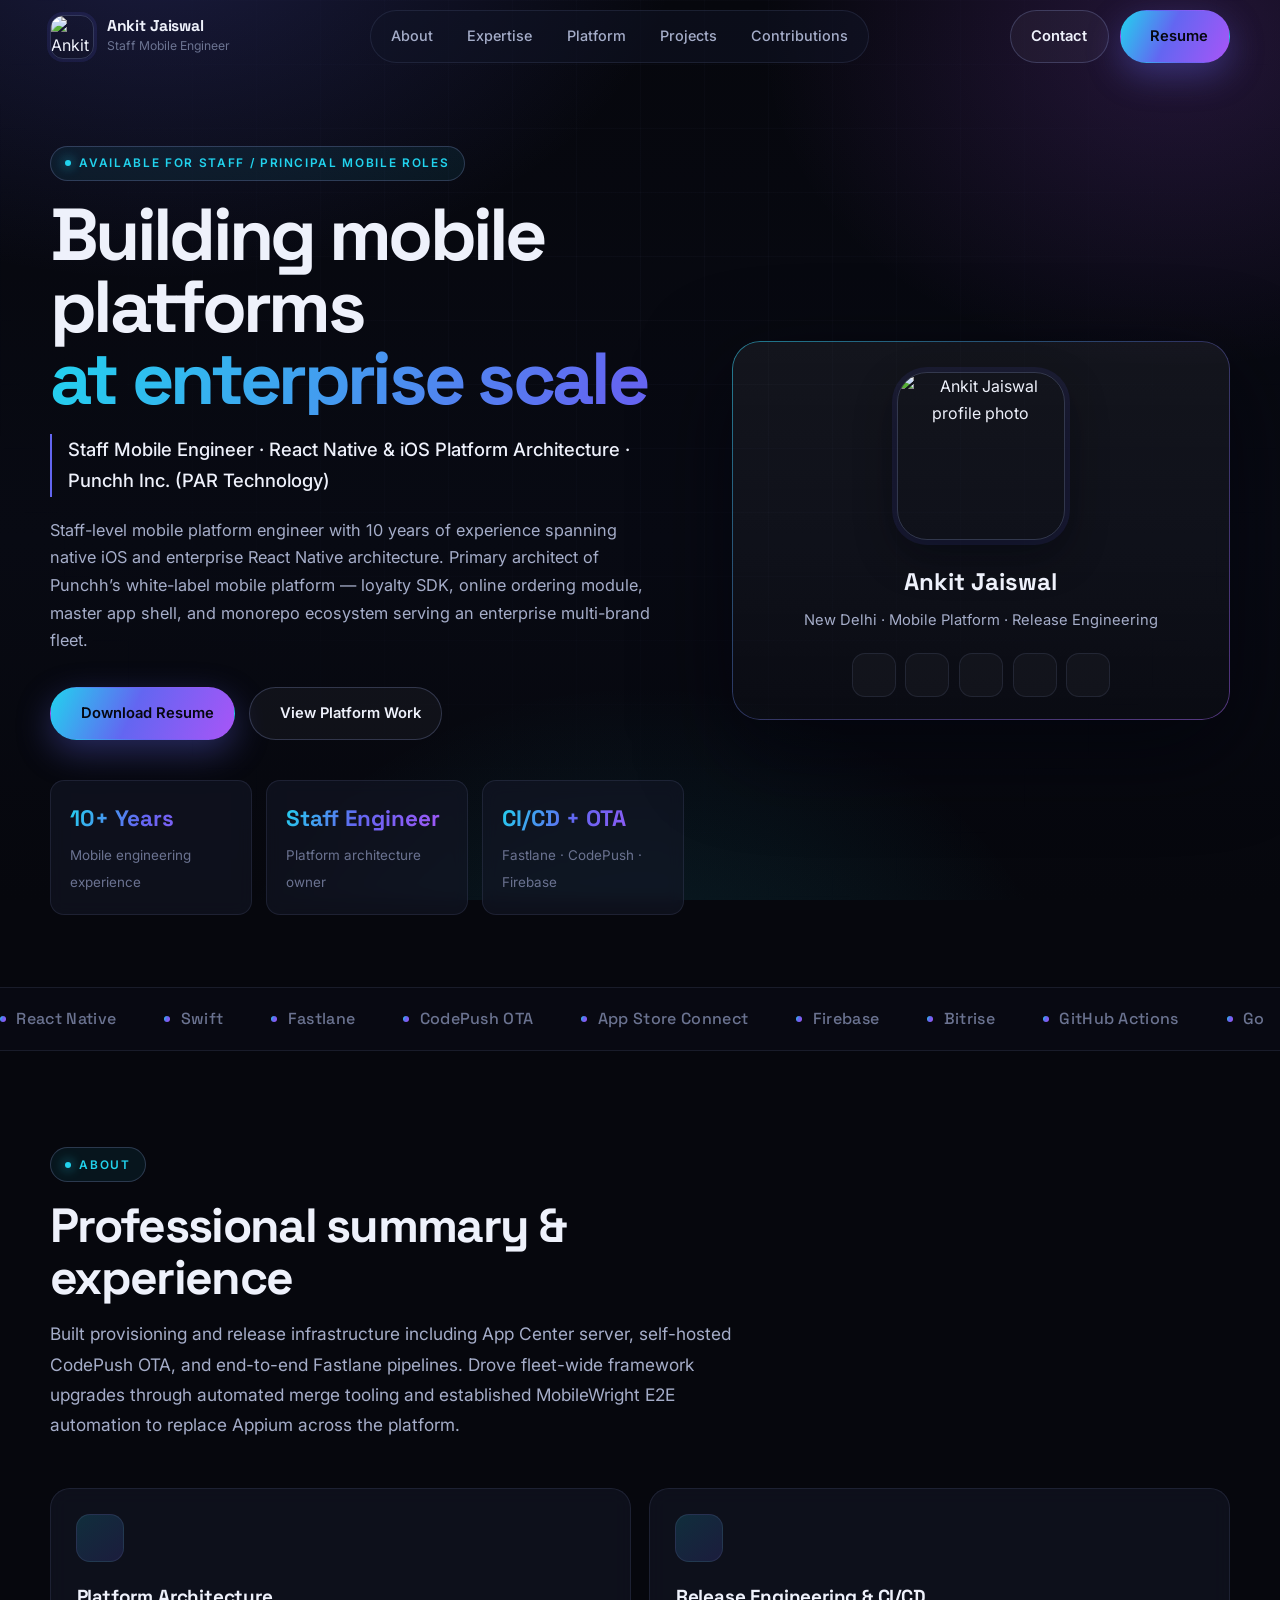
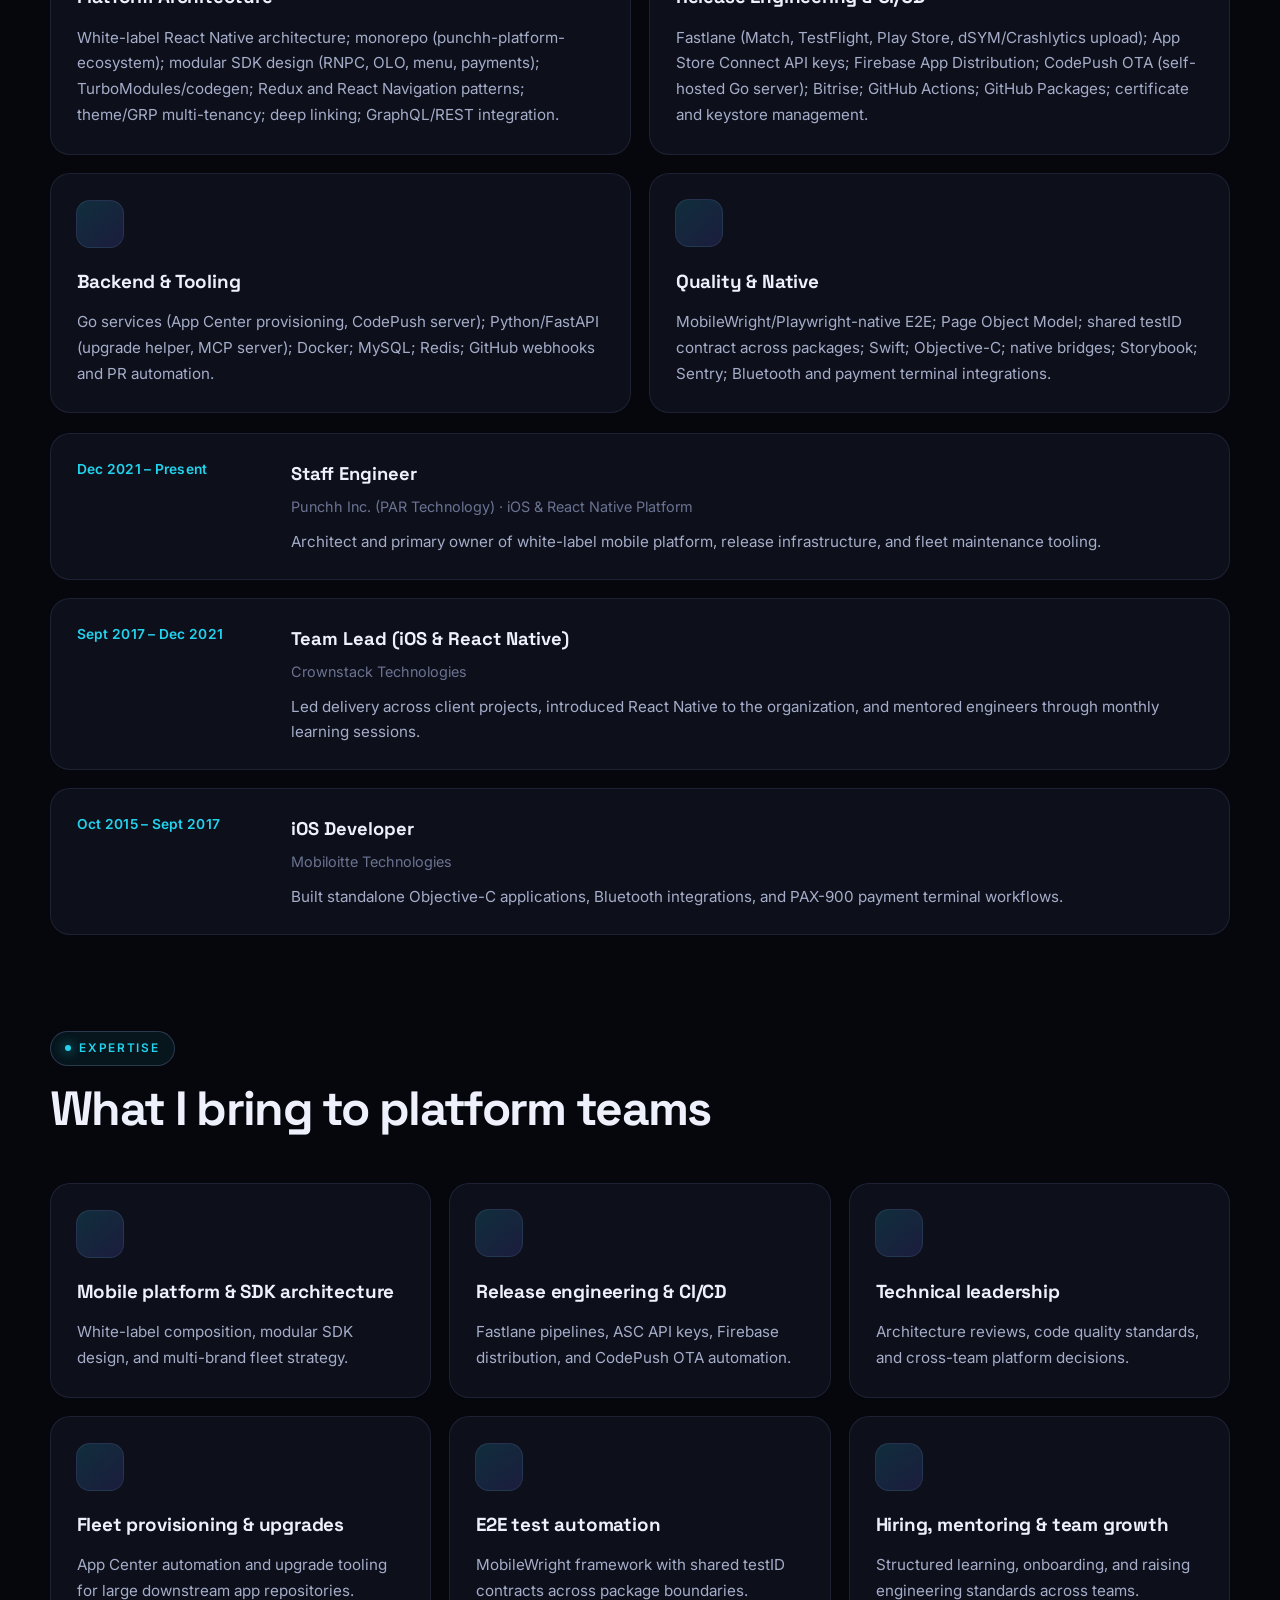
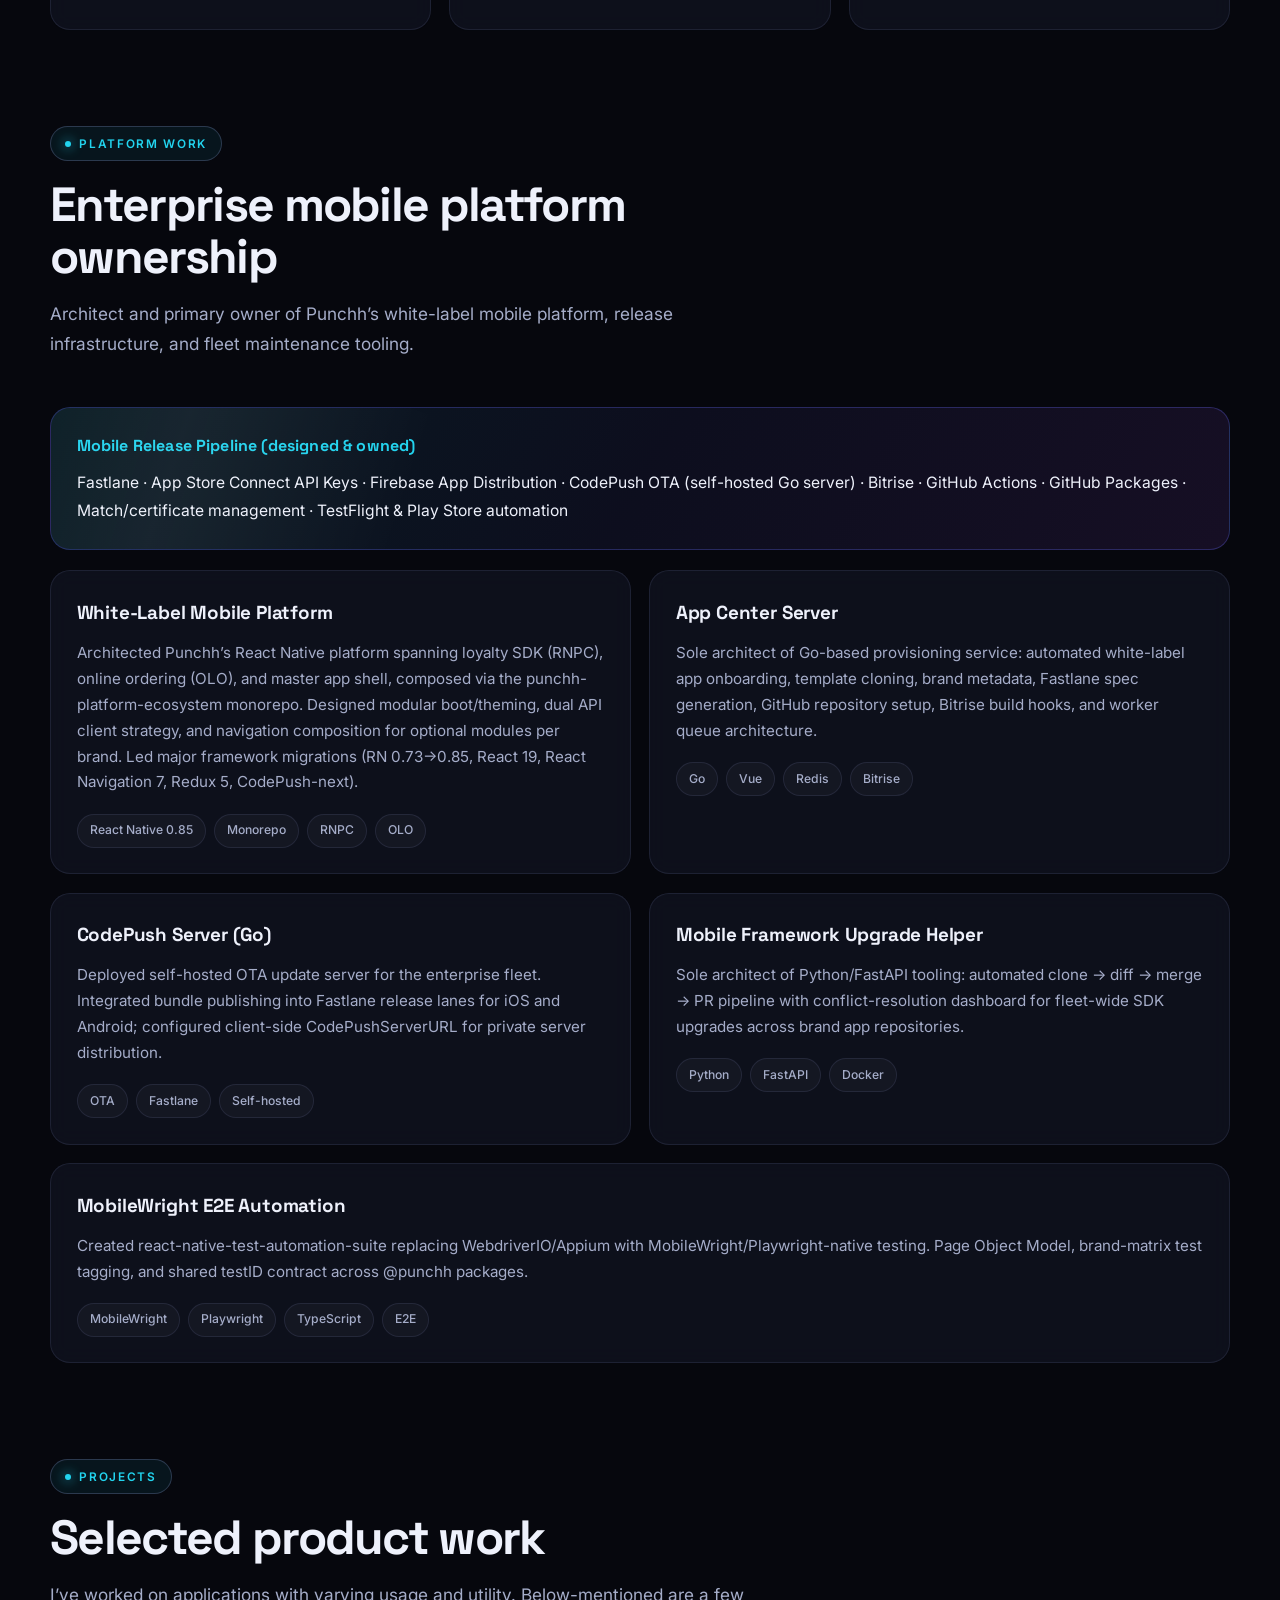
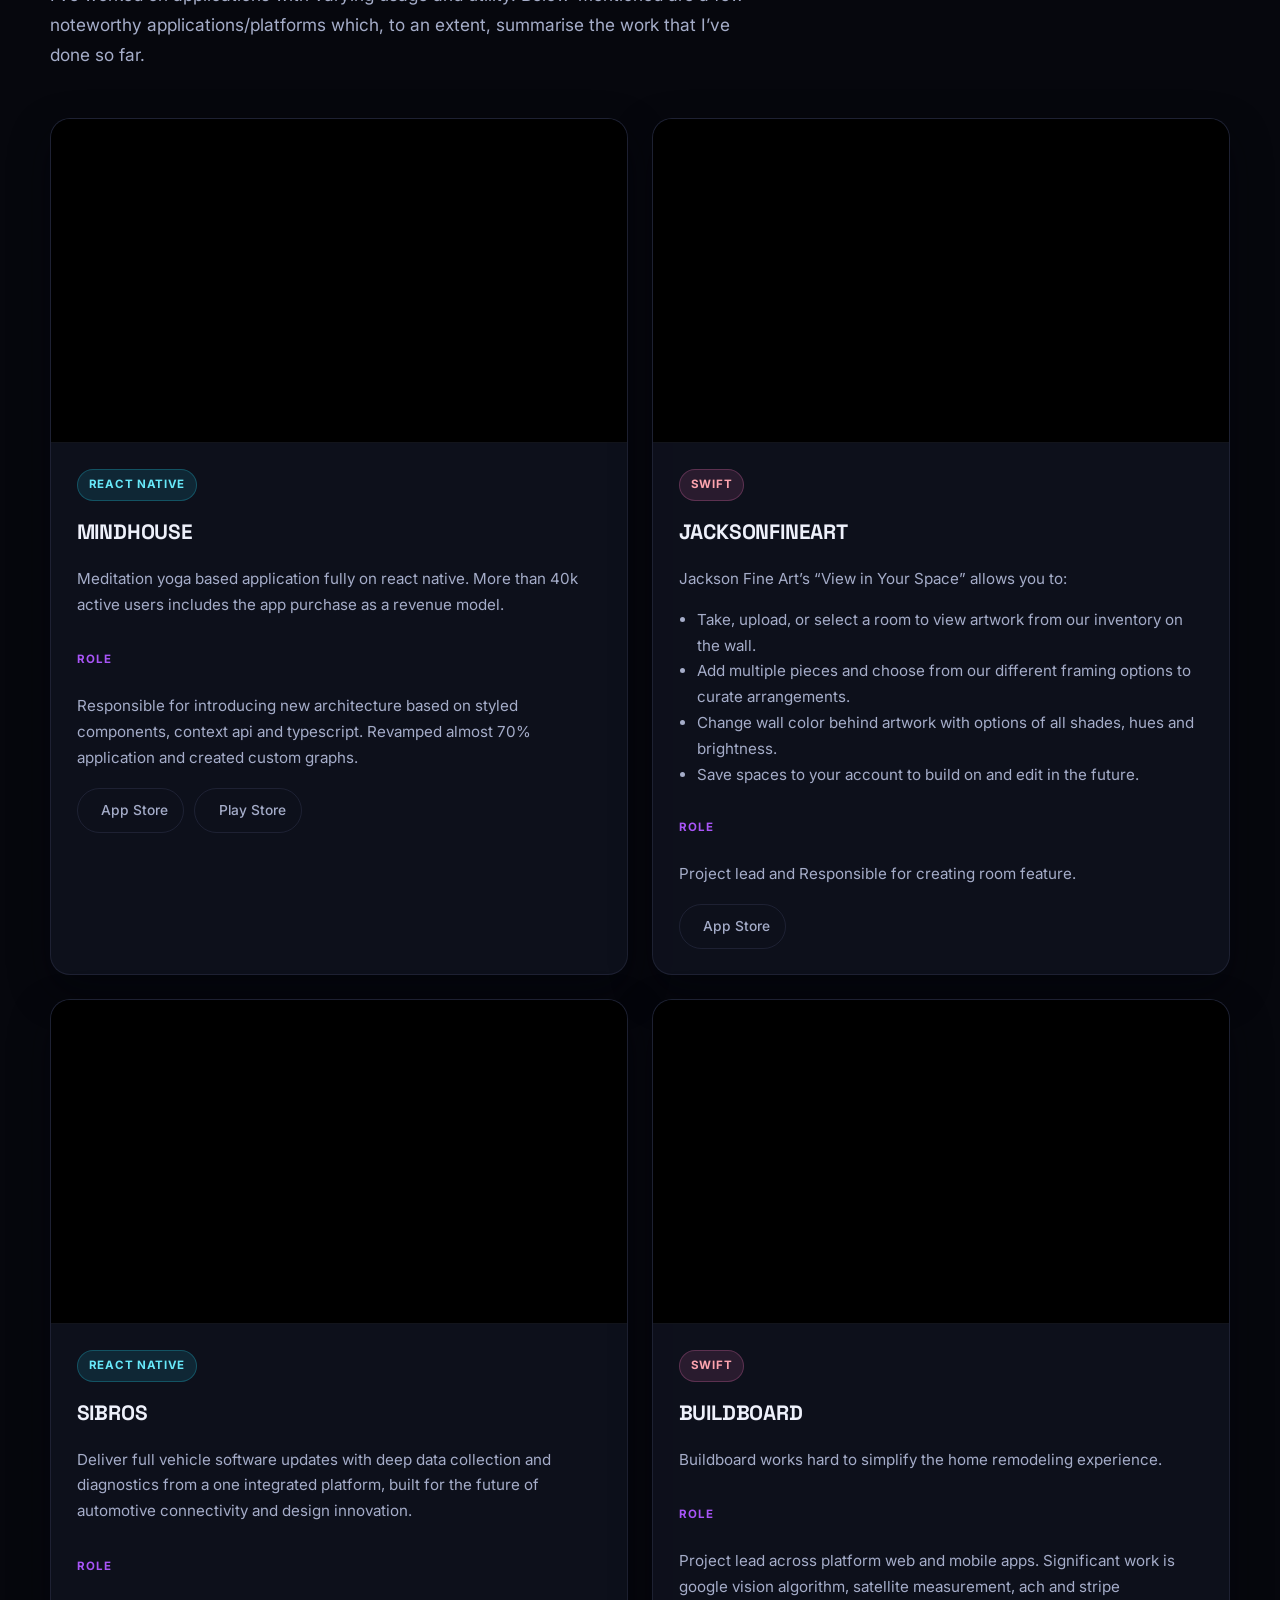
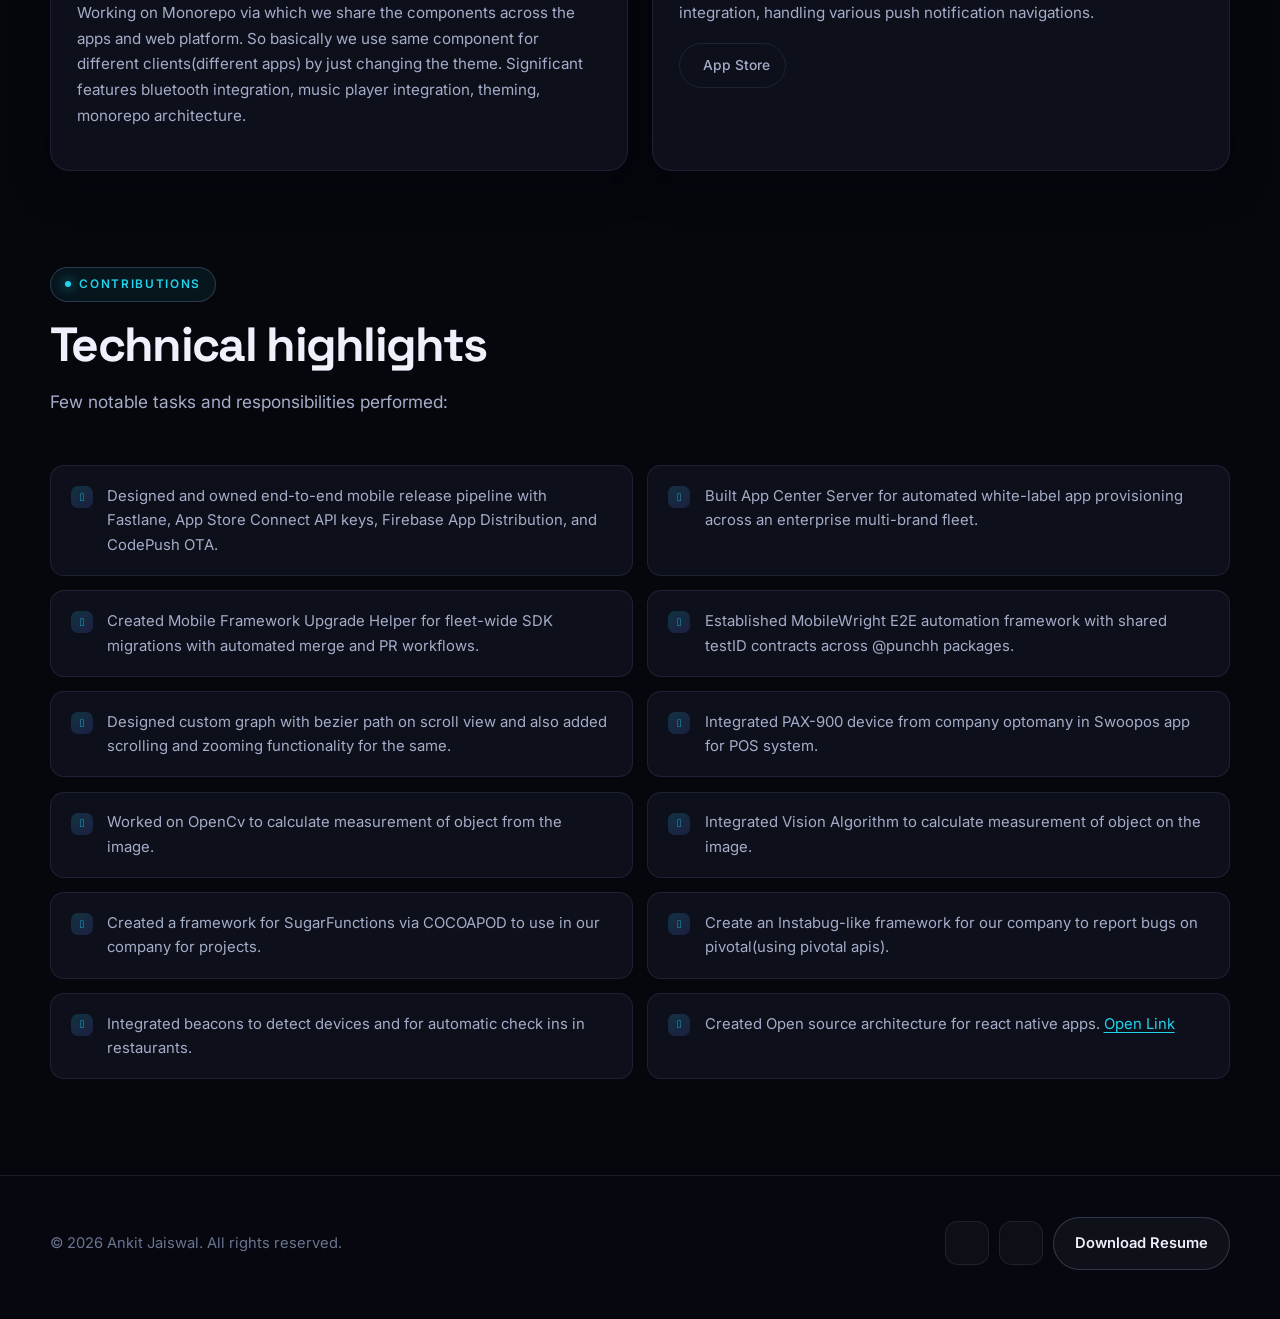
==== commit 0c894201: "Polish portfolio UI with premium aurora theme. Refine color system (indigo/violet/cyan), add gradien" ====
--- a/index.html
+++ b/index.html
@@ -135,6 +135,35 @@
         </div>
       </section>
 
+      <div class="marquee" aria-hidden="true">
+        <div class="marquee-track">
+          <span>React Native</span>
+          <span>Swift</span>
+          <span>Fastlane</span>
+          <span>CodePush OTA</span>
+          <span>App Store Connect</span>
+          <span>Firebase</span>
+          <span>Bitrise</span>
+          <span>GitHub Actions</span>
+          <span>Go</span>
+          <span>FastAPI</span>
+          <span>MobileWright</span>
+          <span>TurboModules</span>
+          <span>React Native</span>
+          <span>Swift</span>
+          <span>Fastlane</span>
+          <span>CodePush OTA</span>
+          <span>App Store Connect</span>
+          <span>Firebase</span>
+          <span>Bitrise</span>
+          <span>GitHub Actions</span>
+          <span>Go</span>
+          <span>FastAPI</span>
+          <span>MobileWright</span>
+          <span>TurboModules</span>
+        </div>
+      </div>
+
       <section id="about" class="section">
         <div class="container">
           <div class="section-header reveal">
--- a/assets/css/portfolio.css
+++ b/assets/css/portfolio.css
@@ -1,28 +1,51 @@
-/* Design tokens */
+/* ============================================================
+   Ankit Jaiswal — Portfolio Design System
+   Premium dark theme · Indigo/Violet/Cyan aurora
+   ============================================================ */
+
 :root {
-  --bg: #070b14;
-  --bg-elevated: #0f1629;
-  --bg-card: rgba(18, 26, 46, 0.72);
-  --bg-card-hover: rgba(24, 34, 58, 0.9);
-  --border: rgba(148, 163, 184, 0.14);
-  --border-strong: rgba(148, 163, 184, 0.28);
-  --text: #f1f5f9;
-  --text-muted: #94a3b8;
-  --text-soft: #64748b;
-  --accent: #38bdf8;
-  --accent-2: #818cf8;
-  --accent-glow: rgba(56, 189, 248, 0.18);
-  --success: #34d399;
-  --gradient: linear-gradient(135deg, #38bdf8 0%, #818cf8 52%, #c084fc 100%);
-  --gradient-soft: linear-gradient(180deg, rgba(56, 189, 248, 0.08), transparent 60%);
-  --shadow: 0 24px 80px rgba(0, 0, 0, 0.35);
-  --shadow-sm: 0 10px 30px rgba(0, 0, 0, 0.22);
-  --radius: 18px;
-  --radius-sm: 12px;
-  --nav-height: 72px;
-  --container: 1160px;
+  /* Base surfaces */
+  --bg: #06070d;
+  --bg-2: #0a0c16;
+  --surface: rgba(20, 24, 40, 0.55);
+  --surface-hover: rgba(28, 34, 56, 0.78);
+  --surface-solid: #101426;
+
+  /* Borders */
+  --border: rgba(148, 163, 220, 0.12);
+  --border-strong: rgba(148, 163, 220, 0.26);
+
+  /* Text */
+  --text: #eef1fb;
+  --text-muted: #a5adc9;
+  --text-soft: #6b7391;
+
+  /* Brand accents */
+  --indigo: #6366f1;
+  --violet: #a855f7;
+  --cyan: #22d3ee;
+  --pink: #f472b6;
+  --amber: #fbbf24;
+
+  --gradient: linear-gradient(115deg, #22d3ee 0%, #6366f1 45%, #a855f7 100%);
+  --gradient-warm: linear-gradient(115deg, #f472b6, #a855f7);
+  --glow-indigo: rgba(99, 102, 241, 0.35);
+  --glow-cyan: rgba(34, 211, 238, 0.28);
+
+  /* Effects */
+  --shadow-lg: 0 30px 90px rgba(2, 4, 12, 0.6);
+  --shadow-md: 0 16px 40px rgba(2, 4, 12, 0.45);
+  --radius: 20px;
+  --radius-sm: 14px;
+  --radius-pill: 999px;
+
+  --nav-h: 74px;
+  --container: 1180px;
+
   --font: "Inter", -apple-system, BlinkMacSystemFont, "Segoe UI", sans-serif;
   --font-display: "Space Grotesk", var(--font);
+
+  --ease: cubic-bezier(0.22, 1, 0.36, 1);
 }
 
 *,
@@ -33,28 +56,45 @@
 
 html {
   scroll-behavior: smooth;
+  -webkit-text-size-adjust: 100%;
 }
 
 body {
   margin: 0;
   font-family: var(--font);
   font-size: 16px;
-  line-height: 1.65;
+  line-height: 1.7;
   color: var(--text);
-  background: var(--bg);
+  background-color: var(--bg);
   overflow-x: hidden;
-}
-
+  -webkit-font-smoothing: antialiased;
+  text-rendering: optimizeLegibility;
+}
+
+/* Layered aurora + grid background */
 body::before {
   content: "";
   position: fixed;
   inset: 0;
-  pointer-events: none;
+  z-index: -3;
   background:
-    radial-gradient(circle at 15% 10%, rgba(56, 189, 248, 0.12), transparent 28%),
-    radial-gradient(circle at 85% 0%, rgba(129, 140, 248, 0.12), transparent 24%),
-    radial-gradient(circle at 50% 100%, rgba(192, 132, 252, 0.08), transparent 30%);
+    radial-gradient(60rem 40rem at 12% -8%, rgba(99, 102, 241, 0.22), transparent 55%),
+    radial-gradient(50rem 40rem at 92% 4%, rgba(168, 85, 247, 0.18), transparent 52%),
+    radial-gradient(50rem 45rem at 50% 120%, rgba(34, 211, 238, 0.14), transparent 55%),
+    linear-gradient(180deg, #06070d 0%, #080a13 60%, #06070d 100%);
+}
+
+body::after {
+  content: "";
+  position: fixed;
+  inset: 0;
   z-index: -2;
+  background-image:
+    linear-gradient(rgba(148, 163, 220, 0.035) 1px, transparent 1px),
+    linear-gradient(90deg, rgba(148, 163, 220, 0.035) 1px, transparent 1px);
+  background-size: 64px 64px;
+  mask-image: radial-gradient(circle at 50% 30%, #000 0%, transparent 78%);
+  -webkit-mask-image: radial-gradient(circle at 50% 30%, #000 0%, transparent 78%);
 }
 
 img {
@@ -74,65 +114,81 @@
 }
 
 .container {
-  width: min(calc(100% - 2rem), var(--container));
+  width: min(calc(100% - 2.5rem), var(--container));
   margin: 0 auto;
 }
 
 .section {
-  padding: 5.5rem 0;
+  padding: 6rem 0;
+  position: relative;
+}
+
+.section + .section {
+  padding-top: 0;
 }
 
 .section-header {
-  margin-bottom: 2.5rem;
-  max-width: 760px;
+  max-width: 720px;
+  margin-bottom: 3rem;
 }
 
 .eyebrow {
   display: inline-flex;
   align-items: center;
   gap: 0.5rem;
-  padding: 0.35rem 0.85rem;
-  border: 1px solid var(--border);
-  border-radius: 999px;
-  color: var(--accent);
-  font-size: 0.78rem;
+  padding: 0.4rem 0.9rem;
+  border: 1px solid var(--border-strong);
+  border-radius: var(--radius-pill);
+  font-size: 0.74rem;
   font-weight: 600;
-  letter-spacing: 0.08em;
+  letter-spacing: 0.14em;
   text-transform: uppercase;
-  background: rgba(56, 189, 248, 0.06);
-  margin-bottom: 1rem;
+  color: var(--cyan);
+  background: rgba(34, 211, 238, 0.07);
+  margin-bottom: 1.1rem;
+}
+
+.eyebrow::before {
+  content: "";
+  width: 6px;
+  height: 6px;
+  border-radius: 50%;
+  background: var(--cyan);
+  box-shadow: 0 0 12px var(--cyan);
 }
 
 .section-title {
   font-family: var(--font-display);
-  font-size: clamp(1.9rem, 4vw, 2.8rem);
-  line-height: 1.1;
-  letter-spacing: -0.03em;
-  margin: 0 0 0.85rem;
+  font-size: clamp(2rem, 4.2vw, 3rem);
+  line-height: 1.08;
+  letter-spacing: -0.035em;
+  margin: 0 0 1rem;
+  font-weight: 700;
 }
 
 .section-lead {
   margin: 0;
   color: var(--text-muted);
-  font-size: 1.05rem;
-}
-
-/* Nav */
+  font-size: 1.08rem;
+  line-height: 1.75;
+}
+
+/* ---------------- Navigation ---------------- */
 .site-nav {
   position: fixed;
   top: 0;
   left: 0;
   right: 0;
   z-index: 1000;
-  height: var(--nav-height);
+  height: var(--nav-h);
+  transition: background 0.3s var(--ease), border-color 0.3s var(--ease), backdrop-filter 0.3s var(--ease);
   border-bottom: 1px solid transparent;
-  transition: background 0.25s ease, border-color 0.25s ease, backdrop-filter 0.25s ease;
 }
 
 .site-nav.scrolled {
-  background: rgba(7, 11, 20, 0.82);
+  background: rgba(6, 7, 13, 0.72);
   border-color: var(--border);
-  backdrop-filter: blur(16px);
+  backdrop-filter: blur(18px) saturate(140%);
 }
 
 .nav-inner {
@@ -146,16 +202,16 @@
 .brand {
   display: inline-flex;
   align-items: center;
-  gap: 0.85rem;
-  min-width: 0;
+  gap: 0.8rem;
 }
 
 .brand-avatar {
-  width: 42px;
-  height: 42px;
-  border-radius: 14px;
+  width: 44px;
+  height: 44px;
+  border-radius: 13px;
   object-fit: cover;
   border: 1px solid var(--border-strong);
+  box-shadow: 0 0 0 3px rgba(99, 102, 241, 0.12);
 }
 
 .brand-copy strong {
@@ -163,33 +219,43 @@
   font-family: var(--font-display);
   font-size: 0.98rem;
   line-height: 1.2;
+  letter-spacing: -0.01em;
 }
 
 .brand-copy span {
   display: block;
   color: var(--text-soft);
-  font-size: 0.78rem;
+  font-size: 0.76rem;
 }
 
 .nav-links {
   display: flex;
   align-items: center;
-  gap: 0.35rem;
+  gap: 0.25rem;
+  padding: 0.3rem;
+  border-radius: var(--radius-pill);
+  border: 1px solid var(--border);
+  background: rgba(16, 20, 38, 0.5);
 }
 
 .nav-links a {
-  padding: 0.55rem 0.85rem;
-  border-radius: 999px;
-  color: var(--text-muted);
-  font-size: 0.92rem;
+  position: relative;
+  padding: 0.5rem 0.95rem;
+  border-radius: var(--radius-pill);
+  color: var(--text-muted);
+  font-size: 0.9rem;
   font-weight: 500;
-  transition: color 0.2s ease, background 0.2s ease;
-}
-
-.nav-links a:hover,
+  transition: color 0.25s var(--ease), background 0.25s var(--ease);
+}
+
+.nav-links a:hover {
+  color: var(--text);
+}
+
 .nav-links a.active {
-  color: var(--text);
-  background: rgba(255, 255, 255, 0.05);
+  color: #fff;
+  background: var(--gradient);
+  box-shadow: 0 6px 20px var(--glow-indigo);
 }
 
 .nav-actions {
@@ -198,150 +264,185 @@
   gap: 0.65rem;
 }
 
+/* Buttons */
 .btn {
   display: inline-flex;
   align-items: center;
   justify-content: center;
   gap: 0.55rem;
-  padding: 0.8rem 1.15rem;
-  border-radius: 999px;
+  padding: 0.82rem 1.3rem;
+  border-radius: var(--radius-pill);
   border: 1px solid transparent;
   font-size: 0.92rem;
   font-weight: 600;
-  transition: transform 0.2s ease, box-shadow 0.2s ease, background 0.2s ease, border-color 0.2s ease;
+  cursor: pointer;
+  white-space: nowrap;
+  transition: transform 0.25s var(--ease), box-shadow 0.25s var(--ease), background 0.25s var(--ease), border-color 0.25s var(--ease);
 }
 
 .btn:hover {
-  transform: translateY(-1px);
+  transform: translateY(-2px);
 }
 
 .btn-primary {
-  color: #041019;
+  color: #05070f;
   background: var(--gradient);
-  box-shadow: 0 10px 30px var(--accent-glow);
+  box-shadow: 0 12px 34px var(--glow-indigo);
+}
+
+.btn-primary:hover {
+  box-shadow: 0 18px 44px var(--glow-indigo);
 }
 
 .btn-secondary {
   color: var(--text);
   background: rgba(255, 255, 255, 0.04);
-  border-color: var(--border);
+  border-color: var(--border-strong);
 }
 
 .btn-secondary:hover {
-  border-color: var(--border-strong);
-  background: rgba(255, 255, 255, 0.07);
+  background: rgba(255, 255, 255, 0.08);
+  border-color: var(--indigo);
 }
 
 .icon-link {
-  width: 42px;
-  height: 42px;
+  width: 44px;
+  height: 44px;
   display: inline-flex;
   align-items: center;
   justify-content: center;
-  border-radius: 12px;
+  border-radius: 13px;
   border: 1px solid var(--border);
   color: var(--text-muted);
   background: rgba(255, 255, 255, 0.03);
-  transition: color 0.2s ease, border-color 0.2s ease, background 0.2s ease;
+  font-size: 1rem;
+  transition: color 0.25s var(--ease), border-color 0.25s var(--ease), background 0.25s var(--ease), transform 0.25s var(--ease);
 }
 
 .icon-link:hover {
-  color: var(--text);
-  border-color: var(--border-strong);
-  background: rgba(255, 255, 255, 0.06);
+  color: #fff;
+  border-color: var(--indigo);
+  background: rgba(99, 102, 241, 0.14);
+  transform: translateY(-2px);
 }
 
 .menu-toggle {
   display: none;
-  width: 42px;
-  height: 42px;
-  border: 1px solid var(--border);
-  border-radius: 12px;
-  background: rgba(255, 255, 255, 0.03);
+  width: 44px;
+  height: 44px;
+  border: 1px solid var(--border-strong);
+  border-radius: 13px;
+  background: rgba(255, 255, 255, 0.04);
   color: var(--text);
   cursor: pointer;
-}
-
-/* Hero */
+  font-size: 1.05rem;
+}
+
+/* ---------------- Hero ---------------- */
 .hero {
-  padding-top: calc(var(--nav-height) + 4rem);
-  padding-bottom: 4rem;
+  padding-top: calc(var(--nav-h) + 4.5rem);
+  padding-bottom: 4.5rem;
 }
 
 .hero-grid {
   display: grid;
-  grid-template-columns: 1.15fr 0.85fr;
-  gap: 2rem;
+  grid-template-columns: 1.12fr 0.88fr;
+  gap: 3rem;
   align-items: center;
 }
 
 .hero-copy h1 {
   font-family: var(--font-display);
-  font-size: clamp(2.5rem, 6vw, 4.5rem);
+  font-size: clamp(2.6rem, 6vw, 4.6rem);
   line-height: 0.98;
   letter-spacing: -0.05em;
-  margin: 0 0 1rem;
+  margin: 0 0 1.2rem;
+  font-weight: 700;
 }
 
 .hero-copy h1 span {
   display: block;
+  background: var(--gradient);
+  background-size: 200% auto;
+  -webkit-background-clip: text;
+  background-clip: text;
+  color: transparent;
+  animation: shimmer 6s linear infinite;
+}
+
+@keyframes shimmer {
+  to {
+    background-position: 200% center;
+  }
+}
+
+.hero-subtitle {
+  font-size: clamp(1rem, 1.6vw, 1.15rem);
+  color: var(--text);
+  font-weight: 500;
+  margin: 0 0 1.25rem;
+  padding-left: 1rem;
+  border-left: 2px solid var(--indigo);
+}
+
+.hero-summary {
+  max-width: 60ch;
+  color: var(--text-muted);
+  margin: 0 0 2rem;
+  font-size: 1.02rem;
+}
+
+.hero-actions {
+  display: flex;
+  flex-wrap: wrap;
+  gap: 0.85rem;
+  margin-bottom: 2.5rem;
+}
+
+.hero-stats {
+  display: grid;
+  grid-template-columns: repeat(3, minmax(0, 1fr));
+  gap: 0.9rem;
+}
+
+.stat-card {
+  padding: 1.15rem 1.2rem;
+  border: 1px solid var(--border);
+  border-radius: var(--radius-sm);
+  background: var(--surface);
+  backdrop-filter: blur(8px);
+  transition: border-color 0.25s var(--ease), transform 0.25s var(--ease);
+}
+
+.stat-card:hover {
+  border-color: var(--border-strong);
+  transform: translateY(-3px);
+}
+
+.stat-card strong {
+  display: block;
+  font-family: var(--font-display);
+  font-size: 1.4rem;
+  margin-bottom: 0.2rem;
   background: var(--gradient);
   -webkit-background-clip: text;
   background-clip: text;
   color: transparent;
 }
 
-.hero-subtitle {
-  font-size: clamp(1.05rem, 2vw, 1.25rem);
-  color: var(--text-muted);
-  margin: 0 0 1.25rem;
-}
-
-.hero-summary {
-  max-width: 62ch;
-  color: var(--text-muted);
-  margin: 0 0 1.75rem;
-}
-
-.hero-actions {
-  display: flex;
-  flex-wrap: wrap;
-  gap: 0.85rem;
-  margin-bottom: 2rem;
-}
-
-.hero-stats {
-  display: grid;
-  grid-template-columns: repeat(3, minmax(0, 1fr));
-  gap: 0.85rem;
-}
-
-.stat-card {
-  padding: 1rem 1.1rem;
-  border: 1px solid var(--border);
-  border-radius: var(--radius-sm);
-  background: rgba(255, 255, 255, 0.03);
-}
-
-.stat-card strong {
-  display: block;
-  font-family: var(--font-display);
-  font-size: 1.35rem;
-  margin-bottom: 0.15rem;
-}
-
 .stat-card span {
   color: var(--text-soft);
-  font-size: 0.85rem;
-}
-
+  font-size: 0.84rem;
+}
+
+/* Hero panel / profile card */
 .hero-panel {
   position: relative;
-  padding: 1.25rem;
+  padding: 1.4rem;
+  border-radius: calc(var(--radius) + 8px);
+  background: linear-gradient(180deg, rgba(255, 255, 255, 0.05), rgba(255, 255, 255, 0.015));
   border: 1px solid var(--border);
-  border-radius: calc(var(--radius) + 6px);
-  background: linear-gradient(180deg, rgba(255, 255, 255, 0.04), rgba(255, 255, 255, 0.02));
-  box-shadow: var(--shadow);
+  box-shadow: var(--shadow-lg);
 }
 
 .hero-panel::before {
@@ -350,7 +451,7 @@
   inset: -1px;
   border-radius: inherit;
   padding: 1px;
-  background: linear-gradient(135deg, rgba(56, 189, 248, 0.35), rgba(129, 140, 248, 0.15), transparent 60%);
+  background: linear-gradient(140deg, rgba(34, 211, 238, 0.5), rgba(99, 102, 241, 0.25), rgba(168, 85, 247, 0.4));
   -webkit-mask: linear-gradient(#fff 0 0) content-box, linear-gradient(#fff 0 0);
   mask: linear-gradient(#fff 0 0) content-box, linear-gradient(#fff 0 0);
   -webkit-mask-composite: xor;
@@ -363,12 +464,13 @@
 }
 
 .profile-card img {
-  width: 180px;
-  height: 180px;
-  margin: 0 auto 1.25rem;
-  border-radius: 28px;
+  width: 168px;
+  height: 168px;
+  margin: 0.5rem auto 1.35rem;
+  border-radius: 30px;
   object-fit: cover;
   border: 1px solid var(--border-strong);
+  box-shadow: 0 0 0 5px rgba(99, 102, 241, 0.1), var(--shadow-md);
 }
 
 .profile-card h2 {
@@ -378,21 +480,68 @@
 }
 
 .profile-card p {
-  margin: 0 0 1rem;
-  color: var(--text-muted);
+  margin: 0 0 1.25rem;
+  color: var(--text-muted);
+  font-size: 0.92rem;
 }
 
 .social-row {
   display: flex;
   justify-content: center;
   flex-wrap: wrap;
+  gap: 0.6rem;
+}
+
+/* ---------------- Marquee ---------------- */
+.marquee {
+  border-top: 1px solid var(--border);
+  border-bottom: 1px solid var(--border);
+  background: rgba(10, 12, 22, 0.6);
+  overflow: hidden;
+  padding: 1.1rem 0;
+}
+
+.marquee-track {
+  display: flex;
+  gap: 3rem;
+  width: max-content;
+  animation: marquee 32s linear infinite;
+}
+
+.marquee:hover .marquee-track {
+  animation-play-state: paused;
+}
+
+.marquee-track span {
+  font-family: var(--font-display);
+  font-size: 1rem;
+  font-weight: 500;
+  color: var(--text-soft);
+  letter-spacing: 0.02em;
+  display: inline-flex;
+  align-items: center;
   gap: 0.65rem;
-}
-
-/* Cards & grids */
+  white-space: nowrap;
+}
+
+.marquee-track span::before {
+  content: "";
+  width: 6px;
+  height: 6px;
+  border-radius: 50%;
+  background: var(--gradient);
+}
+
+@keyframes marquee {
+  to {
+    transform: translateX(-50%);
+  }
+}
+
+/* ---------------- Cards & grids ---------------- */
 .card-grid {
   display: grid;
-  gap: 1rem;
+  gap: 1.15rem;
 }
 
 .card-grid.two {
@@ -404,37 +553,56 @@
 }
 
 .card {
-  padding: 1.35rem;
+  position: relative;
+  padding: 1.6rem;
   border: 1px solid var(--border);
   border-radius: var(--radius);
-  background: var(--bg-card);
+  background: var(--surface);
   backdrop-filter: blur(10px);
-  transition: transform 0.25s ease, border-color 0.25s ease, background 0.25s ease;
+  transition: transform 0.3s var(--ease), border-color 0.3s var(--ease), background 0.3s var(--ease);
+  overflow: hidden;
+}
+
+.card::after {
+  content: "";
+  position: absolute;
+  inset: 0;
+  border-radius: inherit;
+  background: radial-gradient(24rem 18rem at var(--mx, 50%) var(--my, 0%), rgba(99, 102, 241, 0.12), transparent 60%);
+  opacity: 0;
+  transition: opacity 0.3s var(--ease);
+  pointer-events: none;
 }
 
 .card:hover {
-  transform: translateY(-3px);
+  transform: translateY(-4px);
   border-color: var(--border-strong);
-  background: var(--bg-card-hover);
+  background: var(--surface-hover);
+}
+
+.card:hover::after {
+  opacity: 1;
 }
 
 .card-icon {
-  width: 42px;
-  height: 42px;
+  width: 48px;
+  height: 48px;
   display: inline-flex;
   align-items: center;
   justify-content: center;
-  border-radius: 12px;
-  margin-bottom: 1rem;
-  background: rgba(56, 189, 248, 0.1);
-  color: var(--accent);
-  font-size: 1rem;
+  border-radius: 14px;
+  margin-bottom: 1.15rem;
+  background: linear-gradient(140deg, rgba(34, 211, 238, 0.16), rgba(99, 102, 241, 0.16));
+  border: 1px solid var(--border);
+  color: var(--cyan);
+  font-size: 1.15rem;
 }
 
 .card h3 {
   font-family: var(--font-display);
-  margin: 0 0 0.65rem;
-  font-size: 1.15rem;
+  margin: 0 0 0.7rem;
+  font-size: 1.18rem;
+  letter-spacing: -0.01em;
 }
 
 .card p {
@@ -447,70 +615,95 @@
   display: flex;
   flex-wrap: wrap;
   gap: 0.5rem;
-  margin-top: 1rem;
+  margin-top: 1.15rem;
 }
 
 .tag {
-  padding: 0.35rem 0.7rem;
-  border-radius: 999px;
+  padding: 0.35rem 0.75rem;
+  border-radius: var(--radius-pill);
   border: 1px solid var(--border);
   color: var(--text-muted);
-  font-size: 0.78rem;
+  font-size: 0.76rem;
+  font-weight: 500;
   background: rgba(255, 255, 255, 0.03);
 }
 
 .highlight-banner {
-  margin-top: 1.5rem;
-  padding: 1.25rem 1.35rem;
+  position: relative;
+  padding: 1.5rem 1.6rem;
   border-radius: var(--radius);
-  border: 1px solid rgba(56, 189, 248, 0.22);
-  background: linear-gradient(135deg, rgba(56, 189, 248, 0.08), rgba(129, 140, 248, 0.08));
+  border: 1px solid rgba(99, 102, 241, 0.3);
+  background: linear-gradient(120deg, rgba(34, 211, 238, 0.1), rgba(99, 102, 241, 0.08), rgba(168, 85, 247, 0.1));
+  overflow: hidden;
+}
+
+.highlight-banner::before {
+  content: "";
+  position: absolute;
+  top: -50%;
+  left: -10%;
+  width: 40%;
+  height: 200%;
+  background: linear-gradient(90deg, transparent, rgba(255, 255, 255, 0.06), transparent);
+  transform: rotate(18deg);
 }
 
 .highlight-banner strong {
-  display: block;
-  margin-bottom: 0.45rem;
-  color: var(--accent);
+  display: flex;
+  align-items: center;
+  gap: 0.55rem;
+  margin-bottom: 0.6rem;
+  color: var(--cyan);
+  font-family: var(--font-display);
+  letter-spacing: 0.01em;
 }
 
 .highlight-banner p {
   margin: 0;
-  color: var(--text-muted);
-  font-size: 0.95rem;
-}
-
-/* Timeline */
+  color: var(--text);
+  font-size: 0.98rem;
+  line-height: 1.8;
+}
+
+/* ---------------- Timeline ---------------- */
 .timeline {
   display: grid;
-  gap: 1rem;
+  gap: 1.1rem;
 }
 
 .timeline-item {
   display: grid;
-  grid-template-columns: 180px 1fr;
-  gap: 1.25rem;
-  padding: 1.25rem 1.35rem;
+  grid-template-columns: 190px 1fr;
+  gap: 1.5rem;
+  padding: 1.5rem 1.6rem;
   border: 1px solid var(--border);
   border-radius: var(--radius);
-  background: var(--bg-card);
+  background: var(--surface);
+  transition: border-color 0.3s var(--ease), transform 0.3s var(--ease);
+}
+
+.timeline-item:hover {
+  border-color: var(--border-strong);
+  transform: translateX(4px);
 }
 
 .timeline-date {
-  color: var(--accent);
-  font-size: 0.88rem;
+  color: var(--cyan);
+  font-size: 0.86rem;
   font-weight: 600;
+  letter-spacing: 0.02em;
 }
 
 .timeline-item h3 {
   margin: 0 0 0.35rem;
   font-family: var(--font-display);
-  font-size: 1.08rem;
+  font-size: 1.15rem;
 }
 
 .timeline-item .company {
   color: var(--text-soft);
-  font-size: 0.92rem;
-  margin-bottom: 0.5rem;
+  font-size: 0.9rem;
+  margin-bottom: 0.6rem;
 }
 
 .timeline-item p {
@@ -519,25 +712,32 @@
   font-size: 0.95rem;
 }
 
-/* Projects */
+/* ---------------- Projects ---------------- */
 .project-grid {
   display: grid;
   grid-template-columns: repeat(2, minmax(0, 1fr));
-  gap: 1.25rem;
+  gap: 1.5rem;
 }
 
 .project-card {
   overflow: hidden;
   border: 1px solid var(--border);
   border-radius: var(--radius);
-  background: var(--bg-card);
-  box-shadow: var(--shadow-sm);
+  background: var(--surface);
+  box-shadow: var(--shadow-md);
+  transition: transform 0.3s var(--ease), border-color 0.3s var(--ease);
+}
+
+.project-card:hover {
+  transform: translateY(-5px);
+  border-color: var(--border-strong);
 }
 
 .video-wrap {
   position: relative;
   aspect-ratio: 16 / 9;
   background: #000;
+  border-bottom: 1px solid var(--border);
 }
 
 .video-wrap iframe {
@@ -549,39 +749,42 @@
 }
 
 .project-body {
-  padding: 1.35rem;
+  padding: 1.6rem;
 }
 
 .project-meta {
   display: flex;
   flex-wrap: wrap;
   gap: 0.5rem;
-  margin-bottom: 0.85rem;
+  margin-bottom: 0.9rem;
 }
 
 .badge {
-  padding: 0.3rem 0.65rem;
-  border-radius: 999px;
-  font-size: 0.75rem;
-  font-weight: 600;
-  letter-spacing: 0.04em;
+  padding: 0.32rem 0.7rem;
+  border-radius: var(--radius-pill);
+  font-size: 0.72rem;
+  font-weight: 700;
+  letter-spacing: 0.06em;
   text-transform: uppercase;
 }
 
 .badge-react {
-  color: #7dd3fc;
-  background: rgba(56, 189, 248, 0.12);
+  color: #67e8f9;
+  background: rgba(34, 211, 238, 0.12);
+  border: 1px solid rgba(34, 211, 238, 0.25);
 }
 
 .badge-swift {
   color: #fda4af;
-  background: rgba(244, 63, 94, 0.12);
+  background: rgba(244, 114, 182, 0.12);
+  border: 1px solid rgba(244, 114, 182, 0.25);
 }
 
 .project-body h3 {
-  margin: 0 0 0.75rem;
+  margin: 0 0 0.8rem;
   font-family: var(--font-display);
-  font-size: 1.25rem;
+  font-size: 1.3rem;
+  letter-spacing: -0.01em;
 }
 
 .project-body p,
@@ -591,86 +794,104 @@
 }
 
 .project-body ul {
-  margin: 0.75rem 0;
-  padding-left: 1.1rem;
+  margin: 0.8rem 0;
+  padding-left: 1.15rem;
   list-style: disc;
 }
 
 .role-label {
   display: inline-block;
-  margin: 1rem 0 0.45rem;
-  font-size: 0.75rem;
+  margin: 1.1rem 0 0.5rem;
+  font-size: 0.72rem;
   font-weight: 700;
-  letter-spacing: 0.08em;
+  letter-spacing: 0.1em;
   text-transform: uppercase;
-  color: var(--accent-2);
+  color: var(--violet);
 }
 
 .store-links {
   display: flex;
   flex-wrap: wrap;
   gap: 0.65rem;
-  margin-top: 1rem;
+  margin-top: 1.1rem;
 }
 
 .store-links a {
   display: inline-flex;
   align-items: center;
-  gap: 0.45rem;
-  padding: 0.55rem 0.85rem;
-  border-radius: 999px;
+  gap: 0.5rem;
+  padding: 0.6rem 0.95rem;
+  border-radius: var(--radius-pill);
   border: 1px solid var(--border);
   color: var(--text-muted);
-  font-size: 0.85rem;
+  font-size: 0.86rem;
+  font-weight: 500;
+  transition: color 0.25s var(--ease), border-color 0.25s var(--ease), background 0.25s var(--ease);
 }
 
 .store-links a:hover {
-  color: var(--text);
-  border-color: var(--border-strong);
-}
-
-/* Contributions */
+  color: #fff;
+  border-color: var(--indigo);
+  background: rgba(99, 102, 241, 0.12);
+}
+
+/* ---------------- Contributions ---------------- */
 .contribution-grid {
   display: grid;
   grid-template-columns: repeat(2, minmax(0, 1fr));
-  gap: 0.85rem;
+  gap: 0.9rem;
 }
 
 .contribution-item {
   display: flex;
-  gap: 0.85rem;
-  padding: 1rem 1.1rem;
+  gap: 0.9rem;
+  padding: 1.1rem 1.25rem;
   border: 1px solid var(--border);
   border-radius: var(--radius-sm);
-  background: rgba(255, 255, 255, 0.025);
+  background: var(--surface);
+  transition: border-color 0.3s var(--ease), transform 0.3s var(--ease);
+}
+
+.contribution-item:hover {
+  border-color: var(--border-strong);
+  transform: translateY(-2px);
 }
 
 .contribution-item::before {
-  content: "";
-  width: 8px;
-  height: 8px;
-  margin-top: 0.55rem;
-  border-radius: 50%;
-  background: var(--gradient);
+  content: "\f00c";
+  font-family: "Font Awesome 5 Free";
+  font-weight: 900;
+  font-size: 0.7rem;
+  width: 22px;
+  height: 22px;
+  display: inline-flex;
+  align-items: center;
+  justify-content: center;
+  border-radius: 7px;
+  margin-top: 0.15rem;
+  background: linear-gradient(140deg, rgba(34, 211, 238, 0.18), rgba(99, 102, 241, 0.18));
+  color: var(--cyan);
   flex-shrink: 0;
 }
 
 .contribution-item p {
   margin: 0;
   color: var(--text-muted);
-  font-size: 0.94rem;
+  font-size: 0.93rem;
+  line-height: 1.65;
 }
 
 .contribution-item a {
-  color: var(--accent);
+  color: var(--cyan);
   text-decoration: underline;
   text-underline-offset: 3px;
 }
 
-/* Footer */
+/* ---------------- Footer ---------------- */
 .site-footer {
-  padding: 2rem 0 2.5rem;
+  padding: 2.5rem 0 3rem;
   border-top: 1px solid var(--border);
+  background: rgba(8, 10, 18, 0.5);
 }
 
 .footer-inner {
@@ -678,7 +899,7 @@
   flex-wrap: wrap;
   align-items: center;
   justify-content: space-between;
-  gap: 1rem;
+  gap: 1.25rem;
   color: var(--text-soft);
   font-size: 0.92rem;
 }
@@ -686,14 +907,15 @@
 .footer-links {
   display: flex;
   flex-wrap: wrap;
+  align-items: center;
   gap: 0.65rem;
 }
 
-/* Reveal animation */
+/* ---------------- Reveal animation ---------------- */
 .reveal {
   opacity: 0;
-  transform: translateY(18px);
-  transition: opacity 0.6s ease, transform 0.6s ease;
+  transform: translateY(24px);
+  transition: opacity 0.7s var(--ease), transform 0.7s var(--ease);
 }
 
 .reveal.visible {
@@ -701,46 +923,61 @@
   transform: translateY(0);
 }
 
-/* Mobile nav drawer */
+/* ---------------- Mobile drawer ---------------- */
 .mobile-drawer {
   display: none;
   position: fixed;
-  inset: var(--nav-height) 0 0 0;
-  padding: 1rem;
-  background: rgba(7, 11, 20, 0.96);
-  backdrop-filter: blur(18px);
+  inset: var(--nav-h) 0 0 0;
+  padding: 1.25rem;
+  background: rgba(6, 7, 13, 0.97);
+  backdrop-filter: blur(20px);
   z-index: 999;
   border-top: 1px solid var(--border);
 }
 
 .mobile-drawer.open {
   display: block;
+  animation: fadeIn 0.3s var(--ease);
+}
+
+@keyframes fadeIn {
+  from {
+    opacity: 0;
+  }
 }
 
 .mobile-drawer a {
   display: block;
-  padding: 0.9rem 0.2rem;
+  padding: 1rem 0.3rem;
   border-bottom: 1px solid var(--border);
   color: var(--text-muted);
+  font-size: 1.05rem;
+  font-weight: 500;
 }
 
 .mobile-drawer a:last-child {
   border-bottom: 0;
-}
-
-/* Responsive */
+  margin-top: 0.75rem;
+  color: var(--cyan);
+}
+
+/* ---------------- Responsive ---------------- */
 @media (max-width: 980px) {
-  .hero-grid,
+  .hero-grid {
+    grid-template-columns: 1fr;
+    gap: 2.25rem;
+  }
+
   .card-grid.three,
+  .card-grid.two,
   .project-grid,
-  .contribution-grid,
-  .card-grid.two {
+  .contribution-grid {
     grid-template-columns: 1fr;
   }
 
   .timeline-item {
     grid-template-columns: 1fr;
-    gap: 0.35rem;
+    gap: 0.4rem;
   }
 
   .nav-links,
@@ -757,21 +994,21 @@
 
 @media (max-width: 640px) {
   .section {
-    padding: 4rem 0;
+    padding: 4.5rem 0;
   }
 
   .hero-stats {
     grid-template-columns: 1fr;
   }
 
-  .hero-actions,
+  .hero-actions .btn,
+  .footer-inner .btn {
+    width: 100%;
+  }
+
   .footer-inner {
-    flex-direction: column;
-    align-items: stretch;
-  }
-
-  .btn {
-    width: 100%;
+    justify-content: center;
+    text-align: center;
   }
 }
 
@@ -785,4 +1022,9 @@
     transform: none;
     transition: none;
   }
-}
+
+  .hero-copy h1 span,
+  .marquee-track {
+    animation: none;
+  }
+}
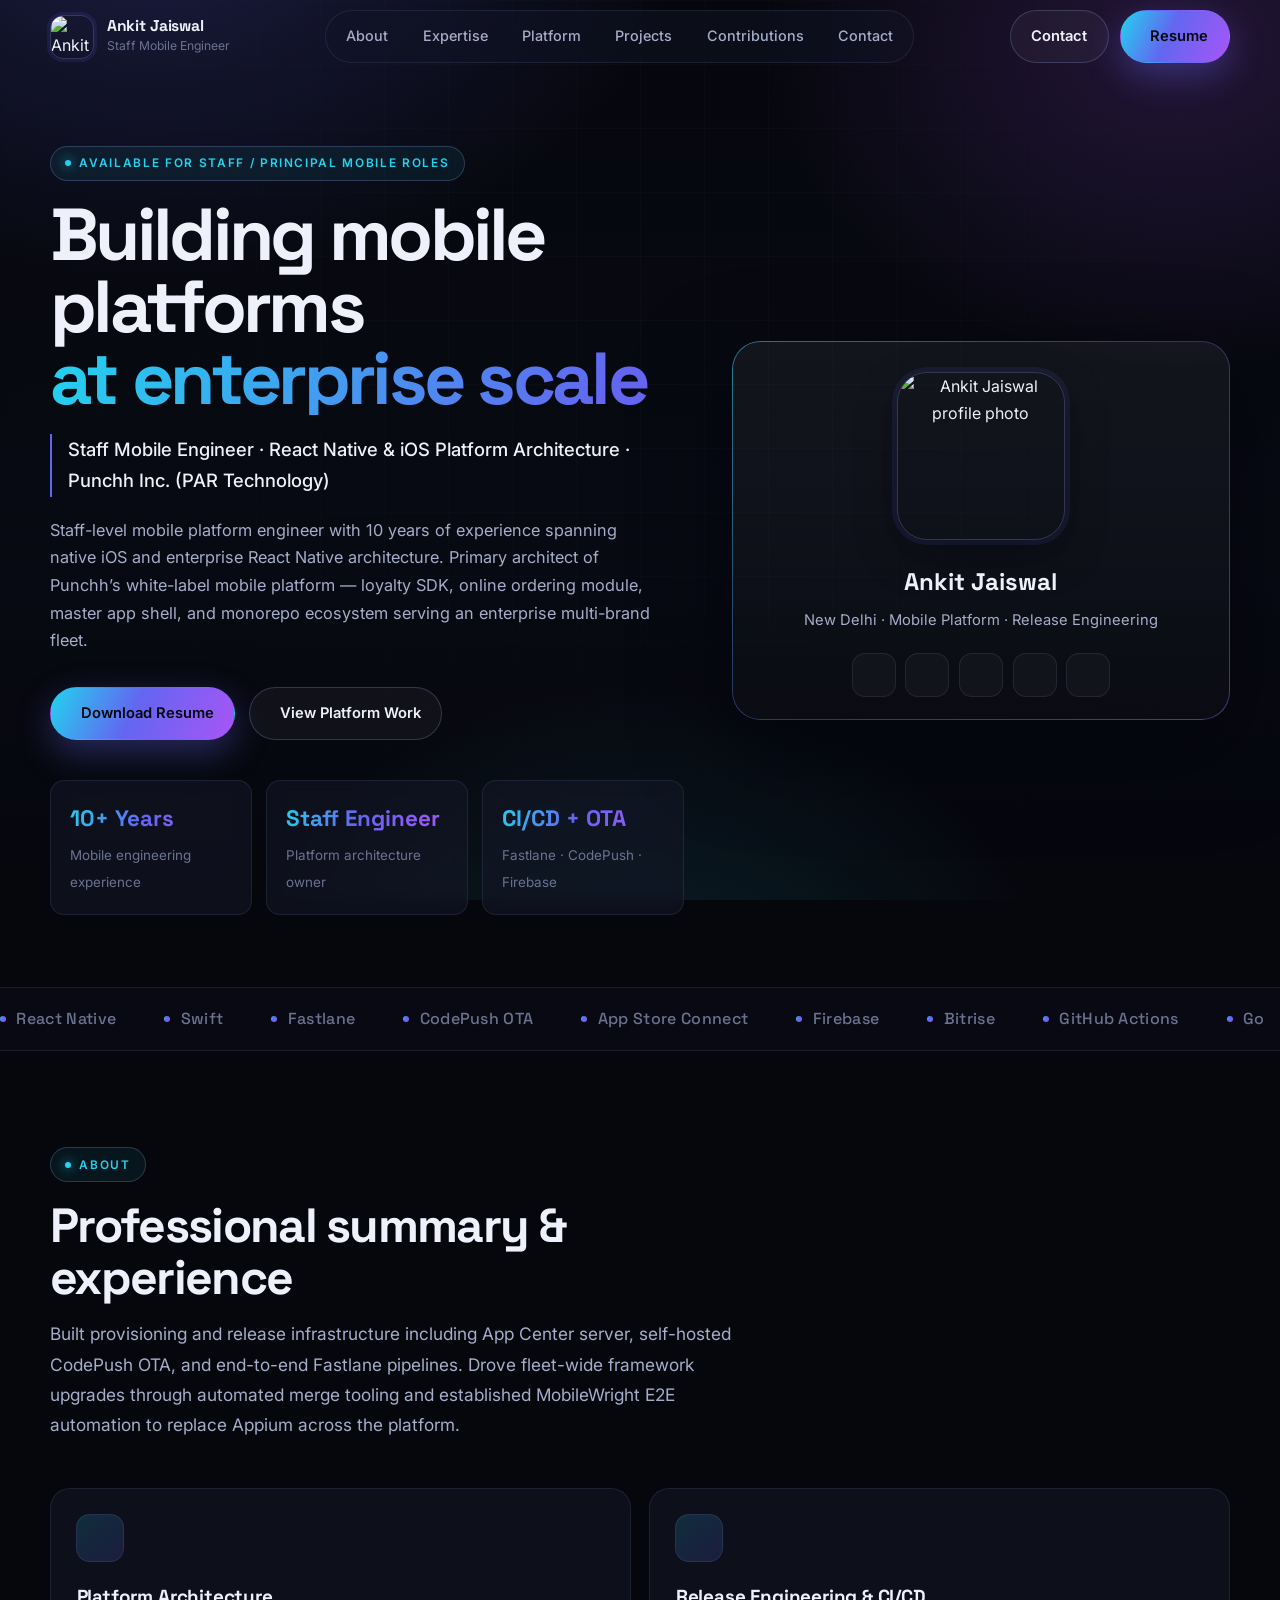
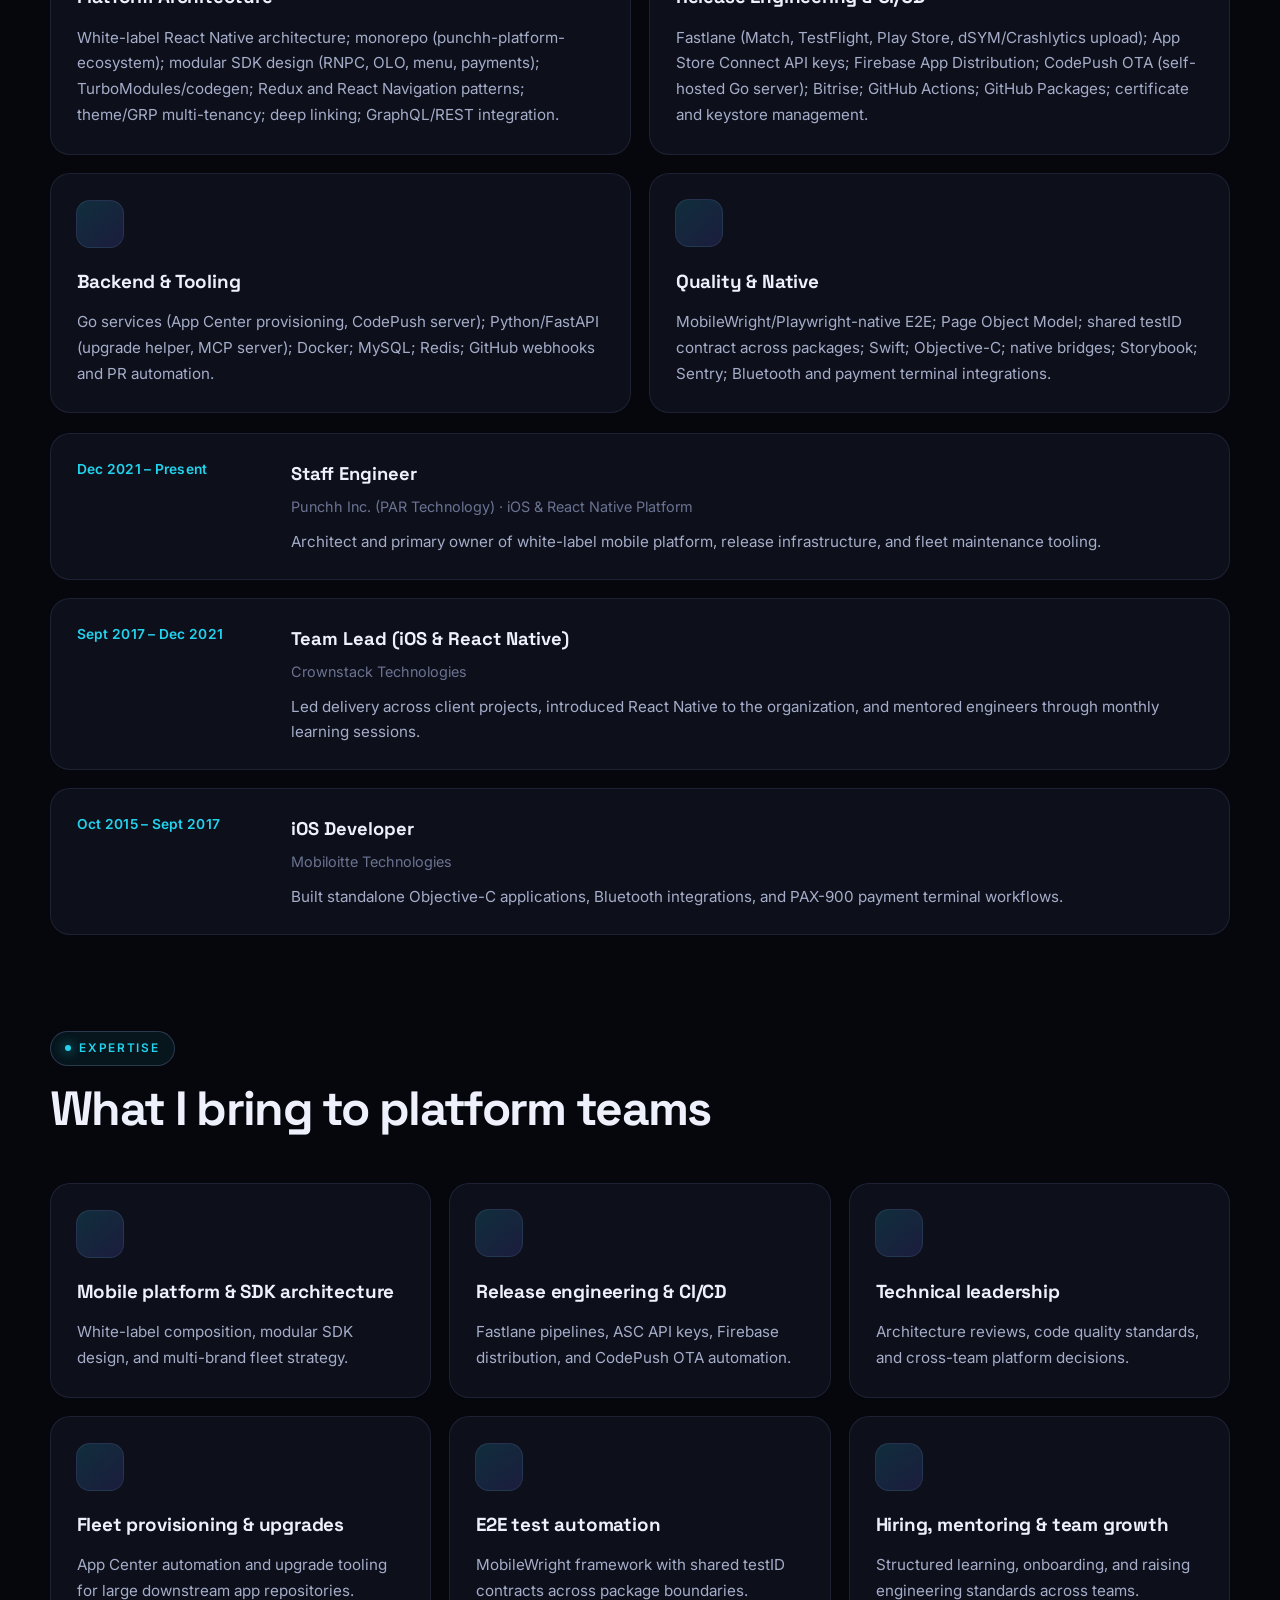
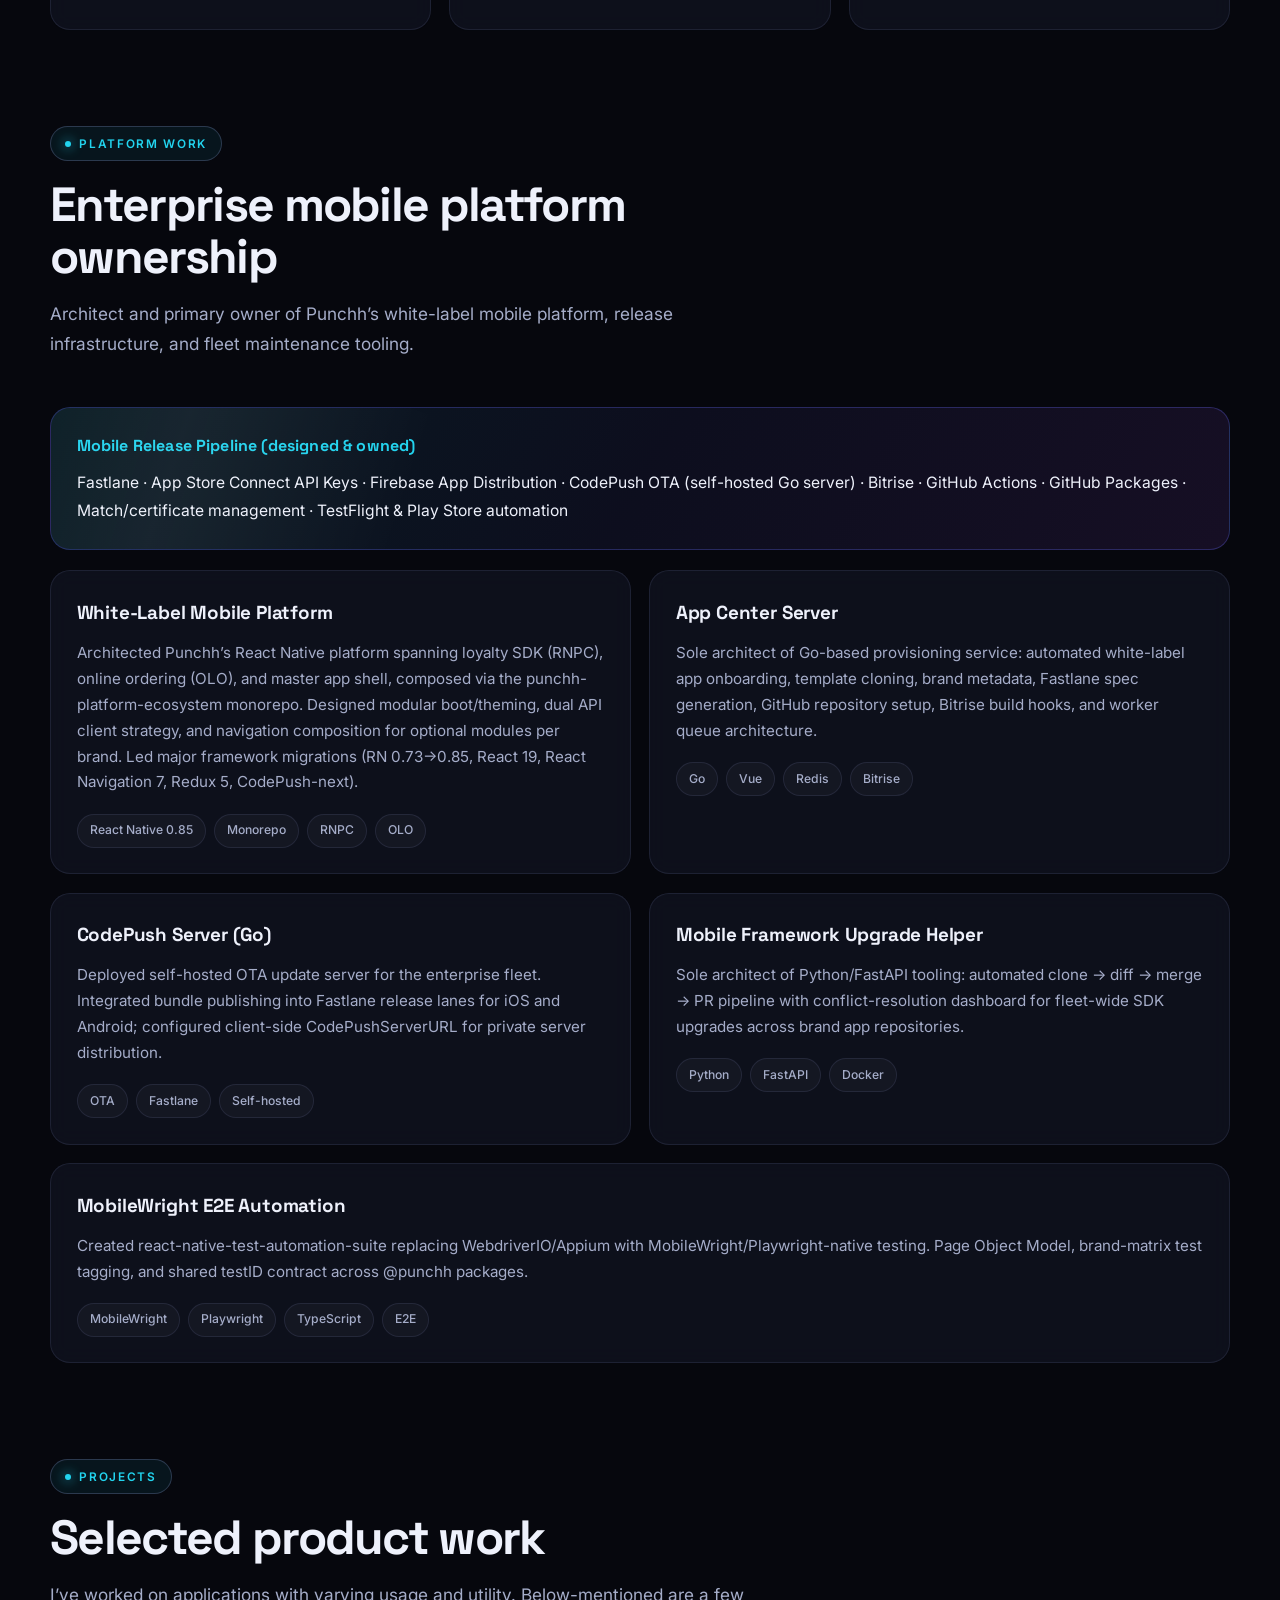
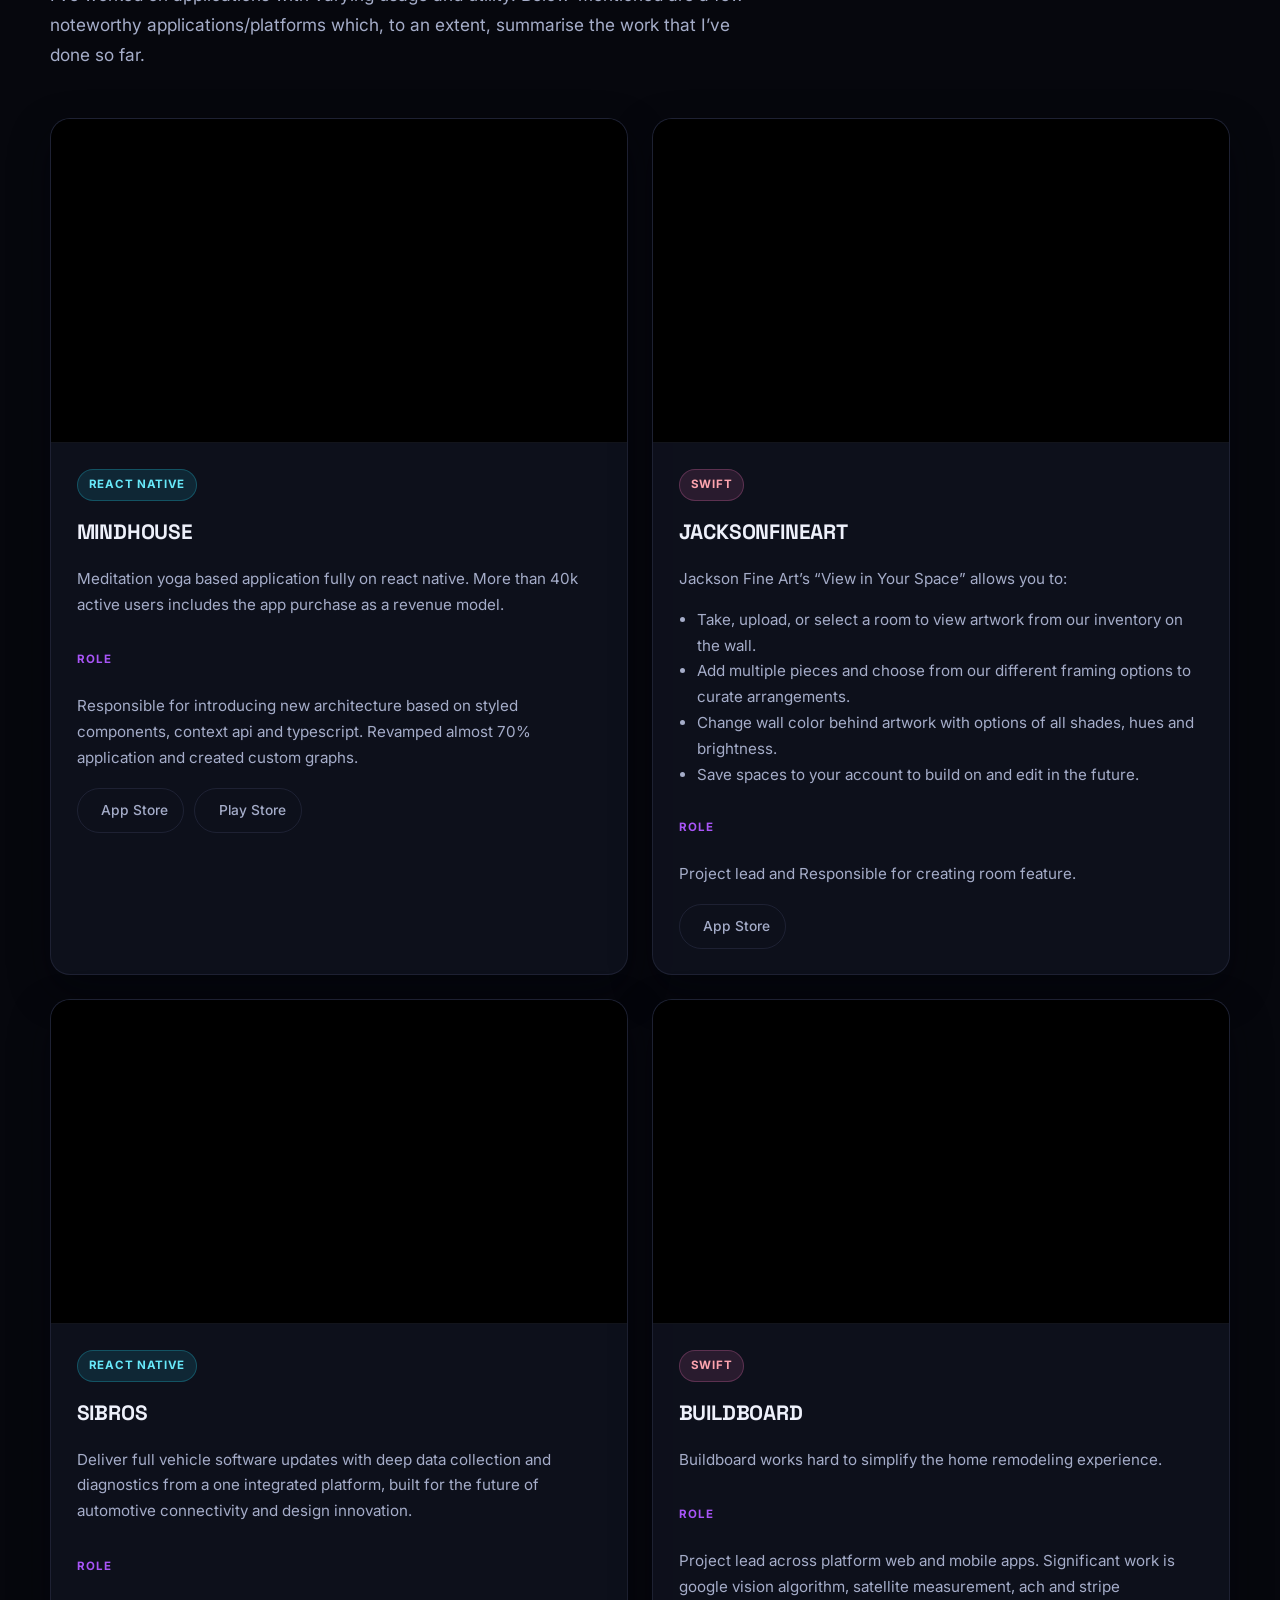
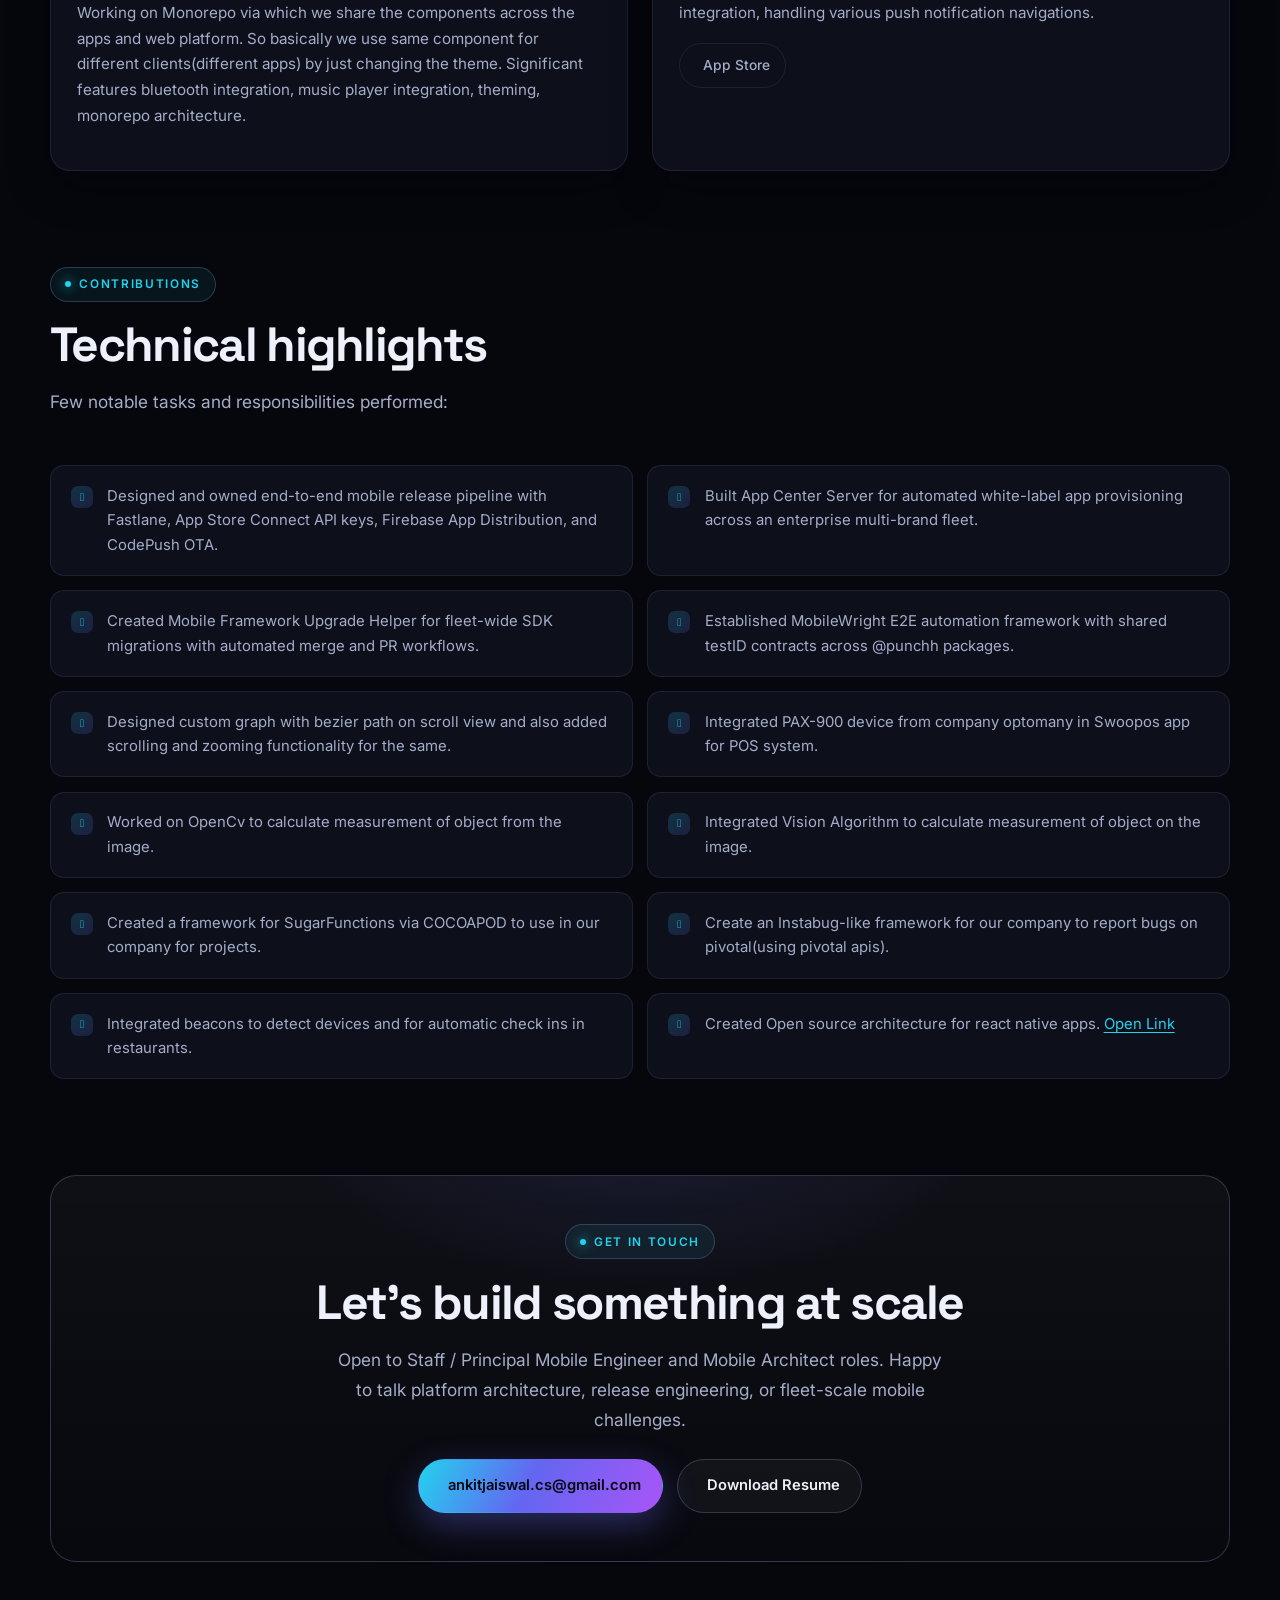
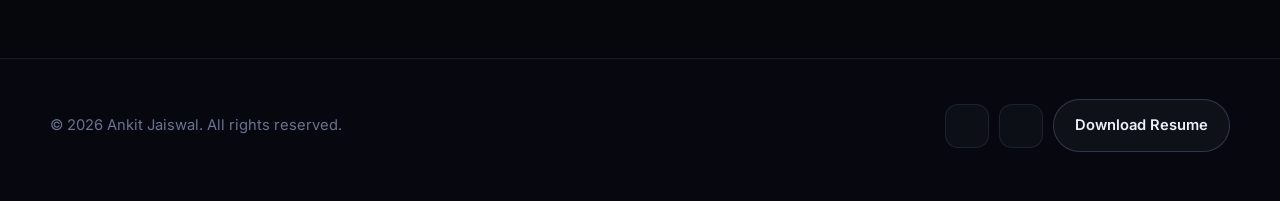
==== commit 43473c07: "Add SEO/social meta, favicon, and contact CTA section. Improve shareability with Open Graph and Twit" ====
--- a/index.html
+++ b/index.html
@@ -3,11 +3,35 @@
   <head>
     <meta charset="utf-8" />
     <meta name="viewport" content="width=device-width, initial-scale=1" />
+    <meta name="theme-color" content="#06070d" />
+    <meta name="author" content="Ankit Jaiswal" />
     <meta
       name="description"
       content="Ankit Jaiswal — Staff Mobile Engineer specializing in React Native platform architecture, CI/CD, and enterprise white-label mobile apps."
     />
     <title>Ankit Jaiswal | Staff Mobile Engineer</title>
+    <link rel="canonical" href="https://ankitjaiswal1994.github.io/MyPortfolio/" />
+    <link rel="icon" type="image/jpeg" href="images/abc.jpg" />
+
+    <!-- Open Graph -->
+    <meta property="og:type" content="website" />
+    <meta property="og:title" content="Ankit Jaiswal | Staff Mobile Engineer" />
+    <meta
+      property="og:description"
+      content="Staff Mobile Engineer specializing in React Native platform architecture, CI/CD, self-hosted CodePush OTA, and enterprise white-label mobile apps."
+    />
+    <meta property="og:url" content="https://ankitjaiswal1994.github.io/MyPortfolio/" />
+    <meta property="og:image" content="https://ankitjaiswal1994.github.io/MyPortfolio/images/abc.jpg" />
+
+    <!-- Twitter -->
+    <meta name="twitter:card" content="summary" />
+    <meta name="twitter:title" content="Ankit Jaiswal | Staff Mobile Engineer" />
+    <meta
+      name="twitter:description"
+      content="Staff Mobile Engineer specializing in React Native platform architecture, CI/CD, and enterprise white-label mobile apps."
+    />
+    <meta name="twitter:image" content="https://ankitjaiswal1994.github.io/MyPortfolio/images/abc.jpg" />
+
     <link rel="preconnect" href="https://fonts.googleapis.com" />
     <link rel="preconnect" href="https://fonts.gstatic.com" crossorigin />
     <link
@@ -34,6 +58,7 @@
           <a href="#platform">Platform</a>
           <a href="#projects">Projects</a>
           <a href="#contributions">Contributions</a>
+          <a href="#contact">Contact</a>
         </nav>
 
         <div class="nav-actions">
@@ -59,6 +84,7 @@
       <a href="#platform">Platform</a>
       <a href="#projects">Projects</a>
       <a href="#contributions">Contributions</a>
+      <a href="#contact">Contact</a>
       <a href="assets/resume/Ankit_Jaiswal_Staff_Mobile_Engineer.pdf" download>Download Resume</a>
     </nav>
 
@@ -508,6 +534,32 @@
           </div>
         </div>
       </section>
+
+      <section id="contact" class="section" style="padding-top: 0">
+        <div class="container">
+          <div class="contact-cta reveal">
+            <span class="eyebrow">Get in touch</span>
+            <h2 class="section-title">Let&rsquo;s build something at scale</h2>
+            <p class="section-lead">
+              Open to Staff / Principal Mobile Engineer and Mobile Architect roles. Happy to talk platform architecture, release engineering, or fleet-scale mobile challenges.
+            </p>
+            <div class="hero-actions" style="margin: 1.5rem 0 0">
+              <a class="btn btn-primary" href="mailto:ankitjaiswal.cs@gmail.com">
+                <i class="fas fa-envelope" aria-hidden="true"></i>
+                ankitjaiswal.cs@gmail.com
+              </a>
+              <a
+                class="btn btn-secondary"
+                href="assets/resume/Ankit_Jaiswal_Staff_Mobile_Engineer.pdf"
+                download
+              >
+                <i class="fas fa-file-pdf" aria-hidden="true"></i>
+                Download Resume
+              </a>
+            </div>
+          </div>
+        </div>
+      </section>
     </main>
 
     <footer class="site-footer">
--- a/assets/css/portfolio.css
+++ b/assets/css/portfolio.css
@@ -887,6 +887,33 @@
   text-underline-offset: 3px;
 }
 
+/* ---------------- Contact CTA ---------------- */
+.contact-cta {
+  position: relative;
+  padding: 3rem 2.5rem;
+  border-radius: calc(var(--radius) + 6px);
+  border: 1px solid var(--border-strong);
+  background:
+    radial-gradient(40rem 24rem at 50% -30%, rgba(99, 102, 241, 0.18), transparent 60%),
+    linear-gradient(180deg, rgba(255, 255, 255, 0.04), rgba(255, 255, 255, 0.01));
+  text-align: center;
+  overflow: hidden;
+}
+
+.contact-cta .eyebrow {
+  margin-left: auto;
+  margin-right: auto;
+}
+
+.contact-cta .section-lead {
+  max-width: 56ch;
+  margin: 0 auto;
+}
+
+.contact-cta .hero-actions {
+  justify-content: center;
+}
+
 /* ---------------- Footer ---------------- */
 .site-footer {
   padding: 2.5rem 0 3rem;
